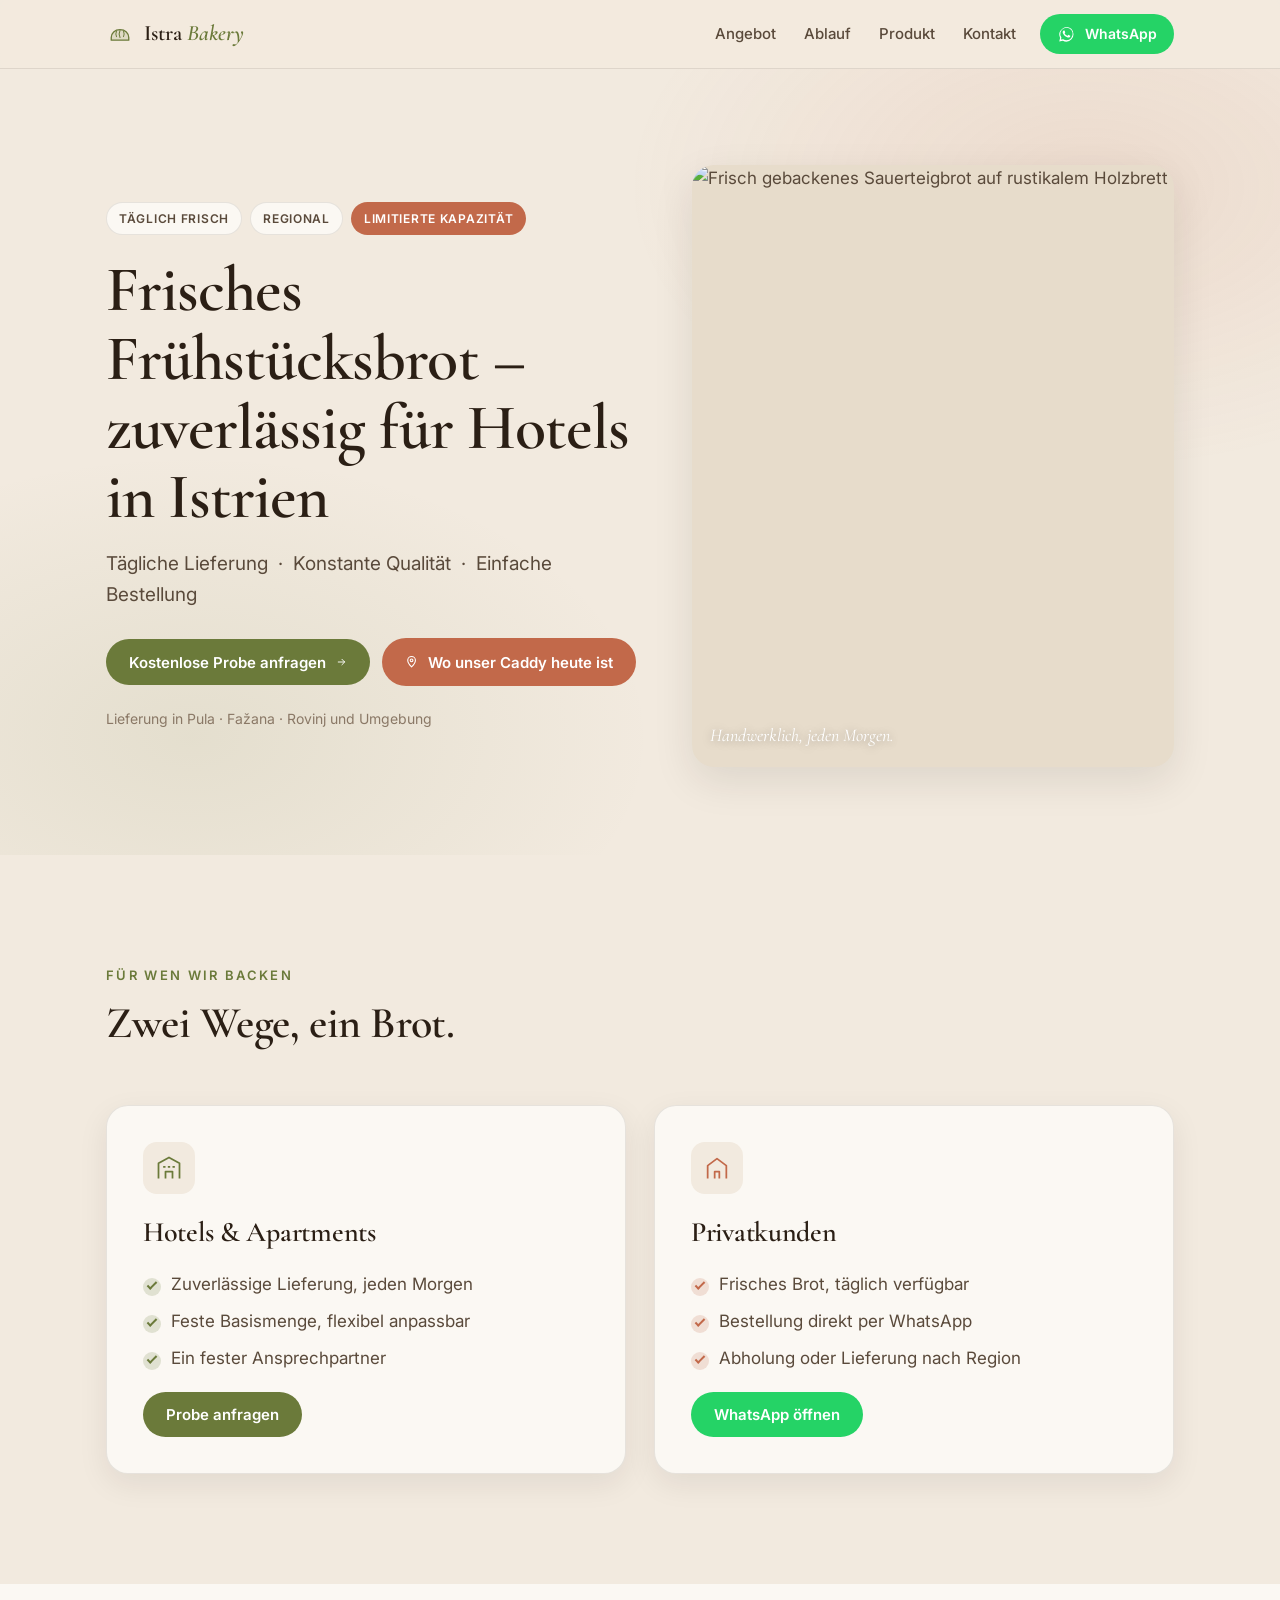
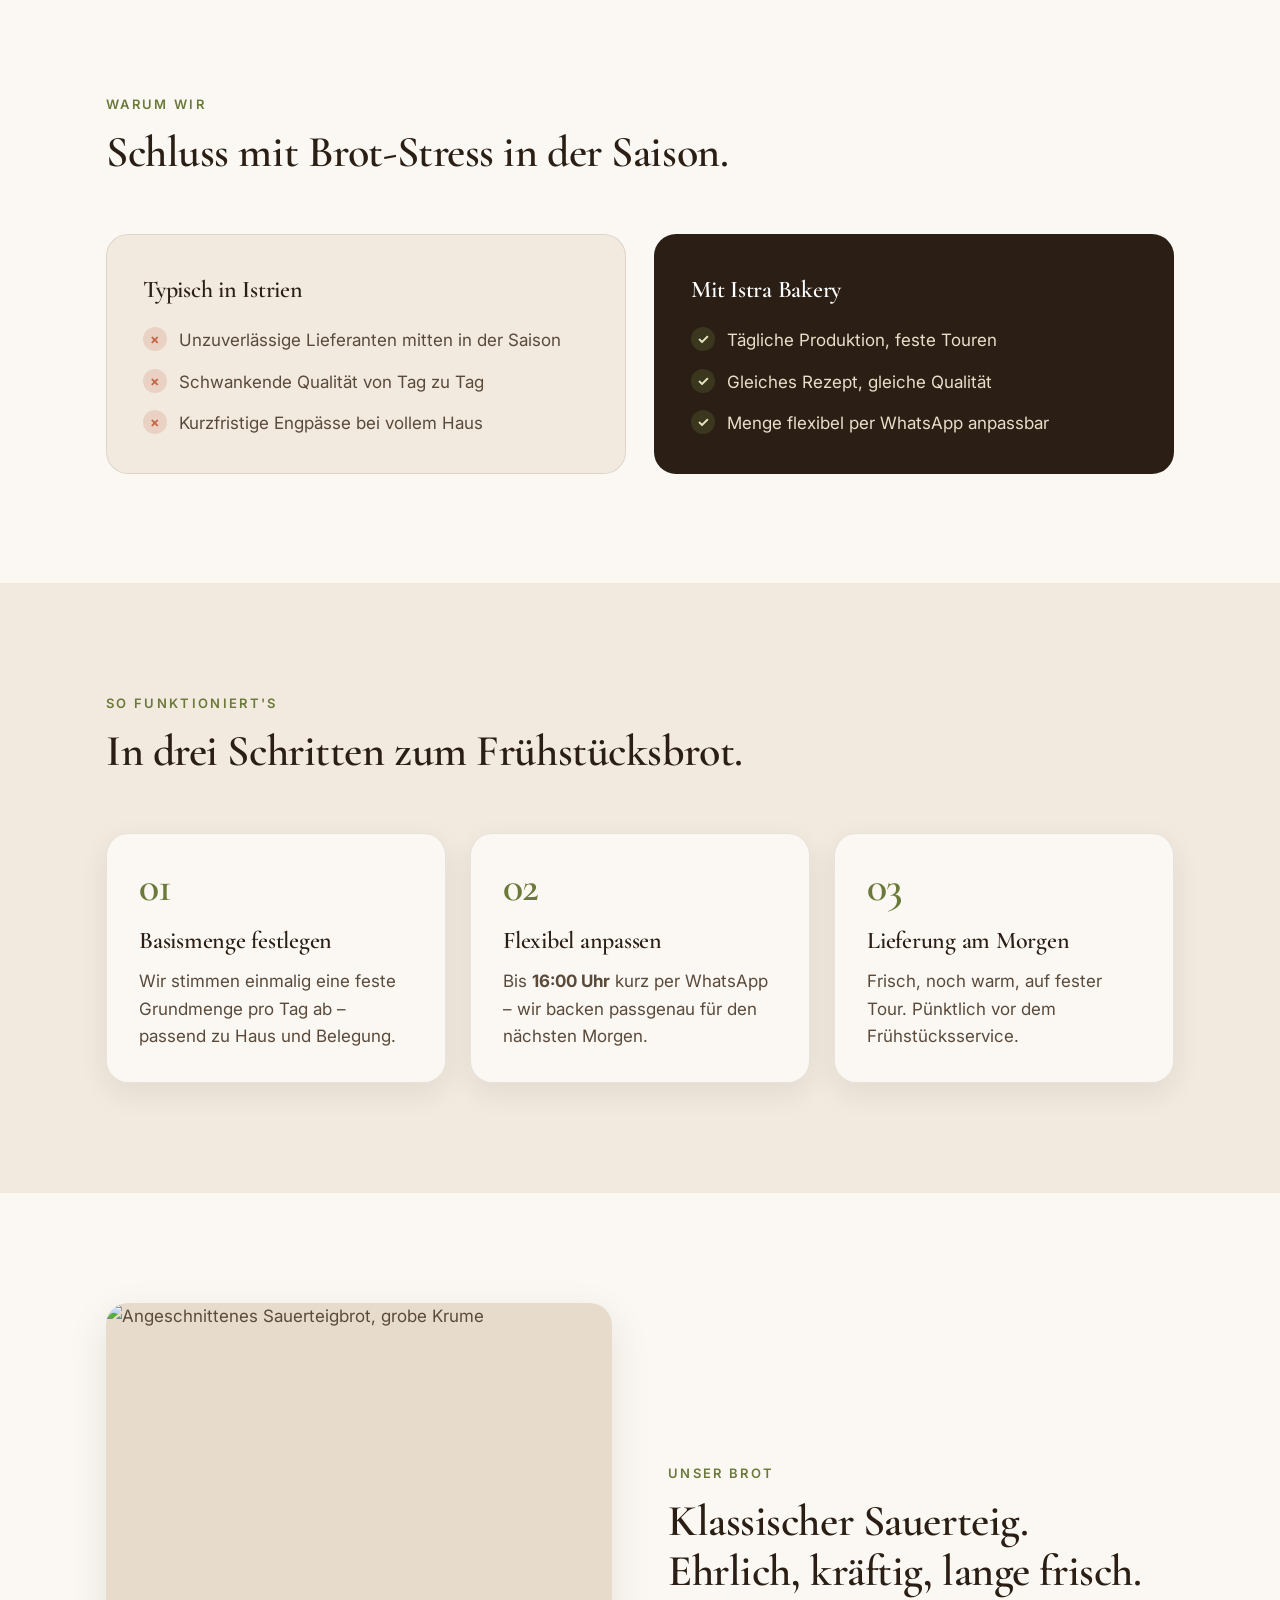
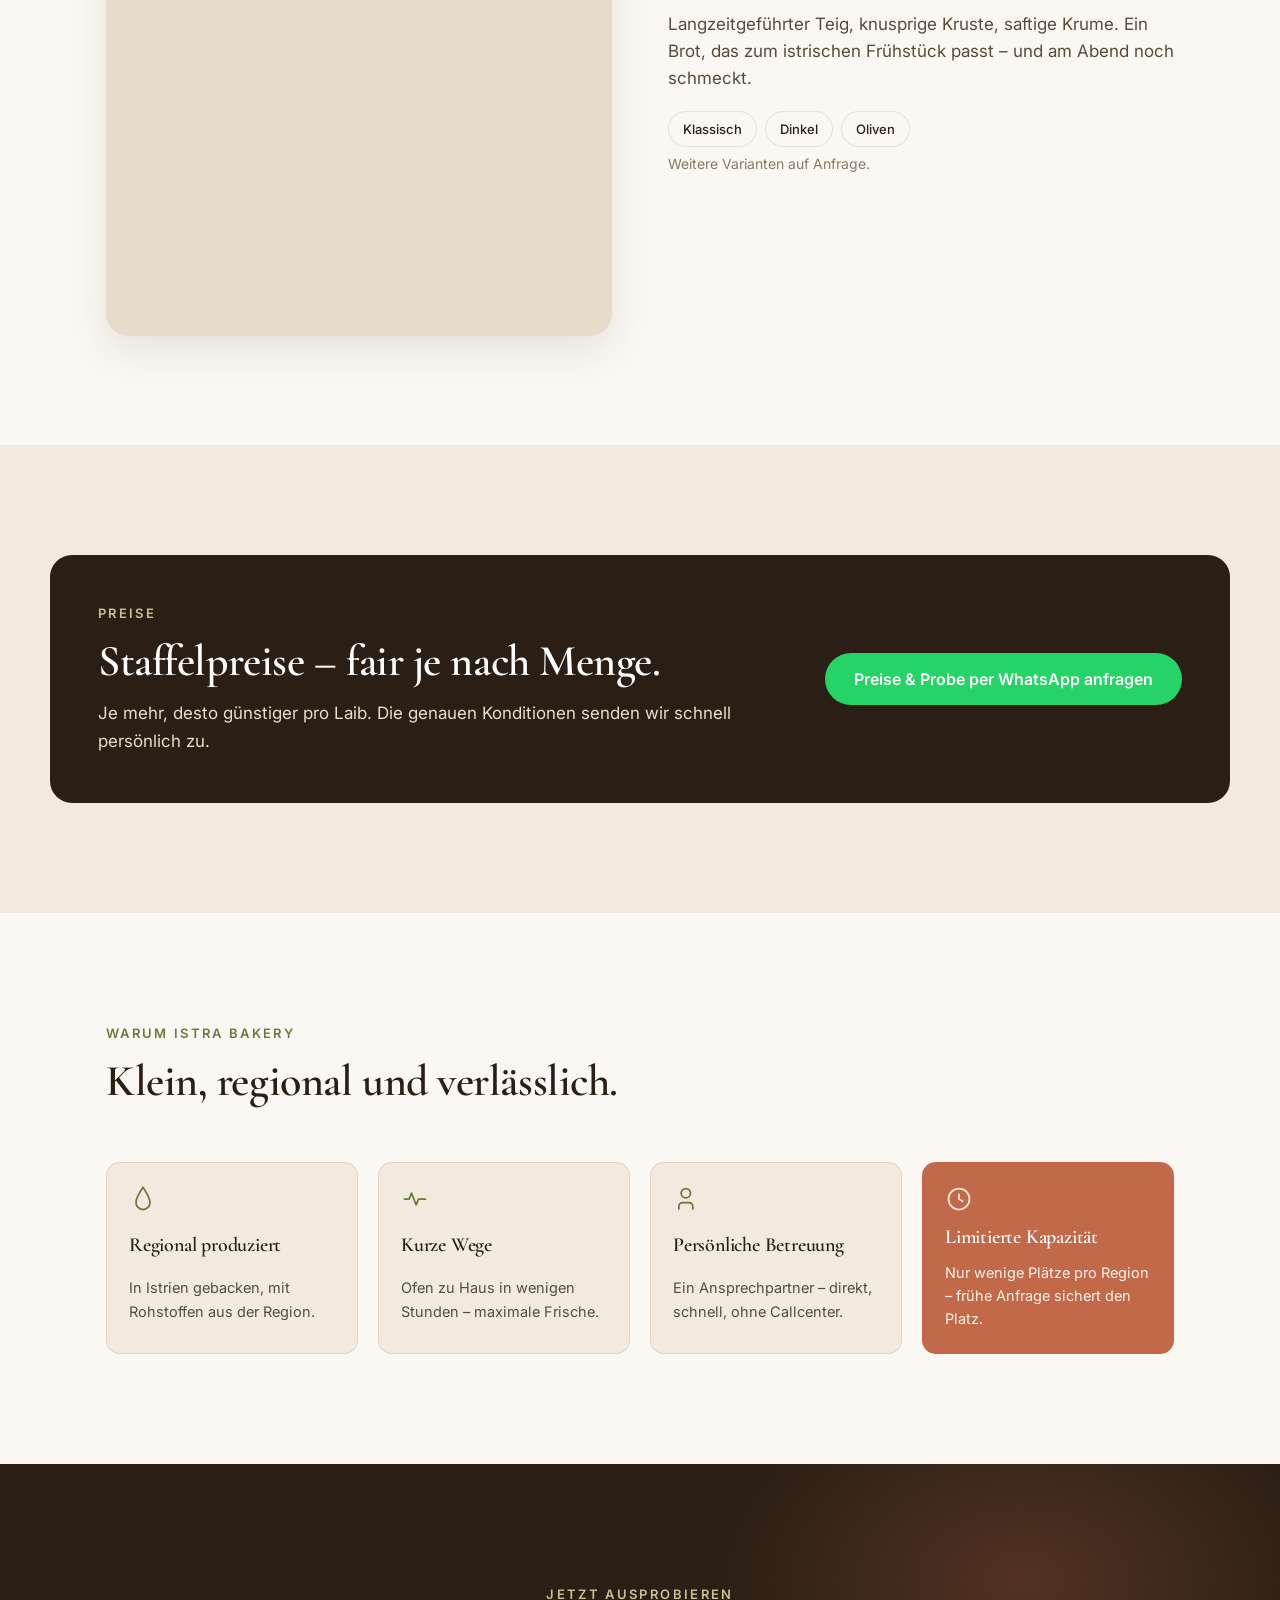
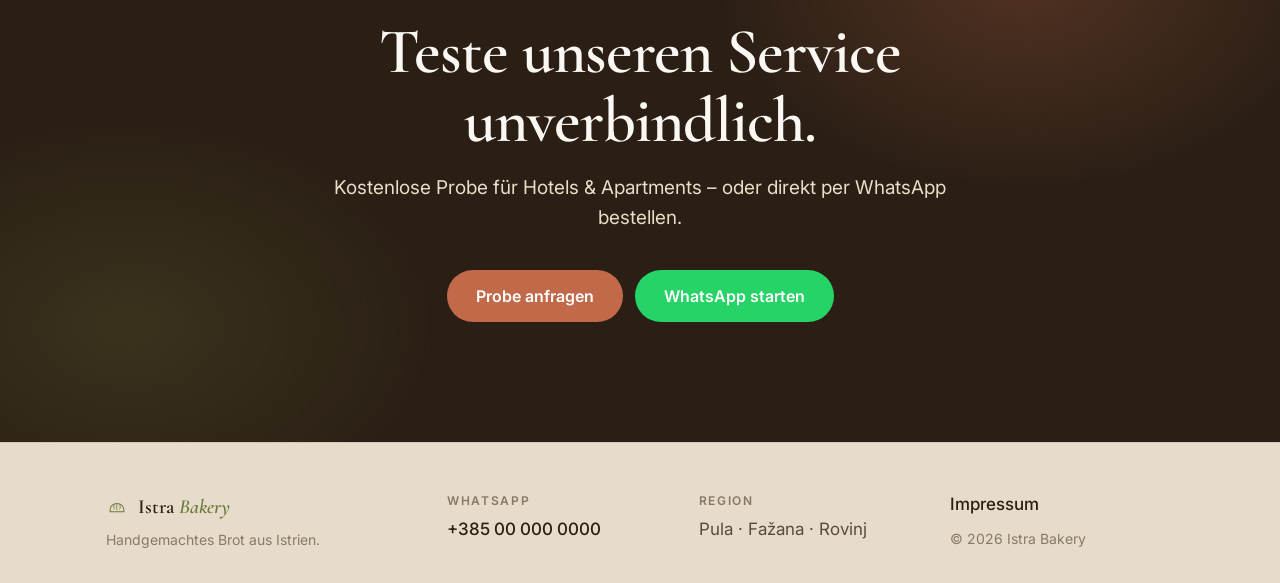
==== index.html @ 912d6914 "Remove caddy route section and link hero CTA to heute.html The "Heute unterwegs" section on the main" ====
<!doctype html>
<html lang="de">
<head>
  <meta charset="utf-8" />
  <meta name="viewport" content="width=device-width, initial-scale=1, viewport-fit=cover" />
  <meta name="theme-color" content="#F2EADF" />
  <title>Istra Bakery – Frisches Frühstücksbrot für Hotels in Istrien</title>
  <meta name="description" content="Tägliche Lieferung von handgemachtem Sauerteigbrot für Hotels, Apartments und Privatkunden in Istrien. Feste Touren, flexible Mengen, einfache Bestellung per WhatsApp." />

  <meta property="og:title" content="Istra Bakery – Frisches Frühstücksbrot für Hotels in Istrien" />
  <meta property="og:description" content="Tägliche Lieferung. Konstante Qualität. Einfache Bestellung." />
  <meta property="og:type" content="website" />
  <meta property="og:locale" content="de_DE" />

  <link rel="icon" href="assets/favicon.svg" type="image/svg+xml" />

  <link rel="preconnect" href="https://fonts.googleapis.com" />
  <link rel="preconnect" href="https://fonts.gstatic.com" crossorigin />
  <link rel="stylesheet" href="https://fonts.googleapis.com/css2?family=Cormorant+Garamond:wght@500;600;700&family=Inter:wght@400;500;600;700&display=swap" />

  <link rel="stylesheet" href="styles.css" />
</head>
<body>

  <a href="#hero" class="skip-link">Zum Inhalt springen</a>

  <header class="site-header" id="top">
    <div class="container header__inner">
      <a href="#top" class="brand" aria-label="Istra Bakery Startseite">
        <svg class="brand__mark" width="28" height="28" viewBox="0 0 32 32" aria-hidden="true" focusable="false">
          <path d="M6 20c0-5 4-9 10-9s10 4 10 9v3H6v-3z" fill="currentColor" opacity=".15"/>
          <path d="M6 20c0-5 4-9 10-9s10 4 10 9v3H6v-3z" fill="none" stroke="currentColor" stroke-width="1.5" stroke-linejoin="round"/>
          <path d="M12 13c-1 2-1 4 0 6M16 12c-1 2-1 6 0 8M20 13c1 2 1 4 0 6" stroke="currentColor" stroke-width="1.2" stroke-linecap="round" fill="none"/>
        </svg>
        <span class="brand__name">Istra <em>Bakery</em></span>
      </a>

      <nav class="nav" aria-label="Hauptnavigation">
        <a href="#zielgruppen">Angebot</a>
        <a href="#ablauf">Ablauf</a>
        <a href="#produkt">Produkt</a>
        <a href="#kontakt">Kontakt</a>
      </nav>

      <a class="btn btn--whatsapp btn--compact header__cta" data-wa="b2b" href="#" aria-label="Auf WhatsApp schreiben">
        <svg width="18" height="18" viewBox="0 0 24 24" aria-hidden="true" focusable="false"><path fill="currentColor" d="M19.05 4.91A10 10 0 0 0 4.1 17.3L3 22l4.79-1.05a10 10 0 0 0 4.82 1.23h.01A10 10 0 0 0 22 12.18a9.94 9.94 0 0 0-2.95-7.27zM12.62 20.2h-.01a8.25 8.25 0 0 1-4.2-1.15l-.3-.18-2.84.62.62-2.77-.2-.31a8.26 8.26 0 1 1 6.93 3.8zm4.53-6.19c-.25-.12-1.47-.73-1.7-.81-.23-.08-.39-.12-.56.12-.17.25-.63.81-.78.97-.14.17-.29.19-.54.06a6.77 6.77 0 0 1-2-1.23 7.45 7.45 0 0 1-1.38-1.72c-.14-.25 0-.38.11-.5.11-.11.25-.29.37-.43.12-.14.17-.25.25-.41.08-.17.04-.31-.02-.43-.06-.12-.56-1.36-.77-1.87-.2-.49-.4-.42-.56-.43l-.48-.01a.92.92 0 0 0-.67.31 2.82 2.82 0 0 0-.88 2.09 4.9 4.9 0 0 0 1.02 2.6 11.2 11.2 0 0 0 4.27 3.77c.6.26 1.06.41 1.42.53.6.19 1.14.17 1.57.1.48-.07 1.47-.6 1.68-1.18.21-.58.21-1.08.15-1.18-.06-.11-.23-.17-.48-.29z"/></svg>
        <span>WhatsApp</span>
      </a>
    </div>
  </header>

  <main>

    <!-- HERO -->
    <section id="hero" class="hero">
      <div class="container hero__grid">
        <div class="hero__copy">
          <div class="badges" aria-label="Merkmale">
            <span class="badge">Täglich frisch</span>
            <span class="badge">Regional</span>
            <span class="badge badge--accent">Limitierte Kapazität</span>
          </div>
          <h1 class="display">Frisches Frühstücksbrot&nbsp;– zuverlässig für Hotels in Istrien</h1>
          <p class="lead">Tägliche Lieferung &nbsp;·&nbsp; Konstante Qualität &nbsp;·&nbsp; Einfache Bestellung</p>

          <div class="cta-row">
            <a class="btn btn--primary" href="#kontakt">
              Kostenlose Probe anfragen
              <svg width="16" height="16" viewBox="0 0 24 24" aria-hidden="true" focusable="false"><path fill="none" stroke="currentColor" stroke-width="2" stroke-linecap="round" stroke-linejoin="round" d="M5 12h14M13 6l6 6-6 6"/></svg>
            </a>
            <a class="btn btn--terracotta" href="heute.html">
              <svg width="18" height="18" viewBox="0 0 24 24" aria-hidden="true" focusable="false"><path fill="none" stroke="currentColor" stroke-width="2" stroke-linecap="round" stroke-linejoin="round" d="M12 21s-7-6.5-7-12a7 7 0 1 1 14 0c0 5.5-7 12-7 12z"/><circle cx="12" cy="9" r="2.5" fill="none" stroke="currentColor" stroke-width="2"/></svg>
              Wo unser Caddy heute ist
            </a>
          </div>

          <p class="hero__meta">Lieferung in Pula · Fažana · Rovinj und Umgebung</p>
        </div>

        <figure class="hero__media">
          <img
            src="https://images.unsplash.com/photo-1509440159596-0249088772ff?auto=format&fit=crop&w=1200&q=80"
            alt="Frisch gebackenes Sauerteigbrot auf rustikalem Holzbrett"
            width="1200" height="1400" loading="eager" decoding="async" fetchpriority="high" />
          <figcaption class="hero__caption">Handwerklich, jeden Morgen.</figcaption>
        </figure>
      </div>
    </section>

    <!-- ZIELGRUPPEN -->
    <section id="zielgruppen" class="section">
      <div class="container">
        <header class="section__head">
          <p class="eyebrow">Für wen wir backen</p>
          <h2 class="heading">Zwei Wege, ein Brot.</h2>
        </header>

        <div class="split-cards">
          <article class="card card--b2b reveal">
            <div class="card__icon" aria-hidden="true">
              <svg width="28" height="28" viewBox="0 0 24 24"><path fill="none" stroke="currentColor" stroke-width="1.5" stroke-linejoin="round" d="M3 21V8l9-5 9 5v13M9 21v-6h6v6M7 11h2M11 11h2M15 11h2"/></svg>
            </div>
            <h3>Hotels &amp; Apartments</h3>
            <ul class="ticks">
              <li>Zuverlässige Lieferung, jeden Morgen</li>
              <li>Feste Basismenge, flexibel anpassbar</li>
              <li>Ein fester Ansprechpartner</li>
            </ul>
            <a class="btn btn--primary" href="#kontakt">Probe anfragen</a>
          </article>

          <article class="card card--b2c reveal">
            <div class="card__icon" aria-hidden="true">
              <svg width="28" height="28" viewBox="0 0 24 24"><path fill="none" stroke="currentColor" stroke-width="1.5" stroke-linejoin="round" d="M4 21V10l8-6 8 6v11M10 21v-6h4v6"/></svg>
            </div>
            <h3>Privatkunden</h3>
            <ul class="ticks">
              <li>Frisches Brot, täglich verfügbar</li>
              <li>Bestellung direkt per WhatsApp</li>
              <li>Abholung oder Lieferung nach Region</li>
            </ul>
            <a class="btn btn--whatsapp" data-wa="b2c" href="#">WhatsApp öffnen</a>
          </article>
        </div>
      </div>
    </section>

    <!-- PROBLEM / LÖSUNG -->
    <section id="problem" class="section section--alt">
      <div class="container">
        <header class="section__head">
          <p class="eyebrow">Warum wir</p>
          <h2 class="heading">Schluss mit Brot-Stress in der Saison.</h2>
        </header>

        <div class="ps-grid">
          <div class="ps-col ps-col--problem reveal">
            <h3 class="ps-col__title">Typisch in Istrien</h3>
            <ul class="ps-list">
              <li><span class="ps-mark ps-mark--x" aria-hidden="true">×</span> Unzuverlässige Lieferanten mitten in der Saison</li>
              <li><span class="ps-mark ps-mark--x" aria-hidden="true">×</span> Schwankende Qualität von Tag zu Tag</li>
              <li><span class="ps-mark ps-mark--x" aria-hidden="true">×</span> Kurzfristige Engpässe bei vollem Haus</li>
            </ul>
          </div>

          <div class="ps-col ps-col--solution reveal">
            <h3 class="ps-col__title">Mit Istra Bakery</h3>
            <ul class="ps-list">
              <li><span class="ps-mark ps-mark--check" aria-hidden="true">✓</span> Tägliche Produktion, feste Touren</li>
              <li><span class="ps-mark ps-mark--check" aria-hidden="true">✓</span> Gleiches Rezept, gleiche Qualität</li>
              <li><span class="ps-mark ps-mark--check" aria-hidden="true">✓</span> Menge flexibel per WhatsApp anpassbar</li>
            </ul>
          </div>
        </div>
      </div>
    </section>

    <!-- ABLAUF -->
    <section id="ablauf" class="section">
      <div class="container">
        <header class="section__head">
          <p class="eyebrow">So funktioniert's</p>
          <h2 class="heading">In drei Schritten zum Frühstücksbrot.</h2>
        </header>

        <ol class="steps">
          <li class="step reveal">
            <div class="step__num">01</div>
            <h3>Basismenge festlegen</h3>
            <p>Wir stimmen einmalig eine feste Grundmenge pro Tag ab – passend zu Haus und Belegung.</p>
          </li>
          <li class="step reveal">
            <div class="step__num">02</div>
            <h3>Flexibel anpassen</h3>
            <p>Bis <strong>16:00 Uhr</strong> kurz per WhatsApp – wir backen passgenau für den nächsten Morgen.</p>
          </li>
          <li class="step reveal">
            <div class="step__num">03</div>
            <h3>Lieferung am Morgen</h3>
            <p>Frisch, noch warm, auf fester Tour. Pünktlich vor dem Frühstücksservice.</p>
          </li>
        </ol>
      </div>
    </section>

    <!-- PRODUKT -->
    <section id="produkt" class="section section--alt">
      <div class="container">
        <div class="split">
          <figure class="split__media reveal">
            <img
              src="https://images.unsplash.com/photo-1586444248902-2f64eddc13df?auto=format&fit=crop&w=1000&q=80"
              alt="Angeschnittenes Sauerteigbrot, grobe Krume"
              width="1000" height="1200" loading="lazy" decoding="async" />
          </figure>

          <div class="split__copy reveal">
            <p class="eyebrow">Unser Brot</p>
            <h2 class="heading">Klassischer Sauerteig.<br/>Ehrlich, kräftig, lange frisch.</h2>
            <p class="body">Langzeitgeführter Teig, knusprige Kruste, saftige Krume. Ein Brot, das zum istrischen Frühstück passt – und am Abend noch schmeckt.</p>
            <ul class="pills" aria-label="Varianten">
              <li>Klassisch</li>
              <li>Dinkel</li>
              <li>Oliven</li>
            </ul>
            <p class="muted small">Weitere Varianten auf Anfrage.</p>
          </div>
        </div>
      </div>
    </section>

    <!-- PREISE (Teaser) -->
    <section id="preise" class="section">
      <div class="container pricing-teaser reveal">
        <div class="pricing-teaser__text">
          <p class="eyebrow">Preise</p>
          <h2 class="heading">Staffelpreise – fair je nach Menge.</h2>
          <p class="body">Je mehr, desto günstiger pro Laib. Die genauen Konditionen senden wir schnell persönlich zu.</p>
        </div>
        <a class="btn btn--whatsapp btn--lg" data-wa="b2b" href="#">Preise &amp; Probe per WhatsApp anfragen</a>
      </div>
    </section>

    <!-- VERTRAUEN -->
    <section id="vertrauen" class="section section--alt">
      <div class="container">
        <header class="section__head">
          <p class="eyebrow">Warum Istra Bakery</p>
          <h2 class="heading">Klein, regional und verlässlich.</h2>
        </header>

        <ul class="trust-grid">
          <li class="trust reveal">
            <svg viewBox="0 0 24 24" width="28" height="28" aria-hidden="true"><path fill="none" stroke="currentColor" stroke-width="1.5" stroke-linecap="round" stroke-linejoin="round" d="M12 2C8 8 6 12 6 15a6 6 0 0 0 12 0c0-3-2-7-6-13z"/></svg>
            <h3>Regional produziert</h3>
            <p>In Istrien gebacken, mit Rohstoffen aus der Region.</p>
          </li>
          <li class="trust reveal">
            <svg viewBox="0 0 24 24" width="28" height="28" aria-hidden="true"><path fill="none" stroke="currentColor" stroke-width="1.5" stroke-linecap="round" stroke-linejoin="round" d="M3 12h4l2-5 4 10 2-5h6"/></svg>
            <h3>Kurze Wege</h3>
            <p>Ofen zu Haus in wenigen Stunden – maximale Frische.</p>
          </li>
          <li class="trust reveal">
            <svg viewBox="0 0 24 24" width="28" height="28" aria-hidden="true"><path fill="none" stroke="currentColor" stroke-width="1.5" stroke-linecap="round" stroke-linejoin="round" d="M17 20.5v-2a3.5 3.5 0 0 0-3.5-3.5h-5A3.5 3.5 0 0 0 5 18.5v2M11 11a4 4 0 1 0 0-8 4 4 0 0 0 0 8z"/></svg>
            <h3>Persönliche Betreuung</h3>
            <p>Ein Ansprechpartner – direkt, schnell, ohne Callcenter.</p>
          </li>
          <li class="trust reveal trust--highlight">
            <svg viewBox="0 0 24 24" width="28" height="28" aria-hidden="true"><path fill="none" stroke="currentColor" stroke-width="1.5" stroke-linecap="round" stroke-linejoin="round" d="M12 8v4l3 2M12 3a9 9 0 1 1 0 18 9 9 0 0 1 0-18z"/></svg>
            <h3>Limitierte Kapazität</h3>
            <p>Nur wenige Plätze pro Region – frühe Anfrage sichert den Platz.</p>
          </li>
        </ul>
      </div>
    </section>

    <!-- KONTAKT / CTA -->
    <section id="kontakt" class="cta-final">
      <div class="container cta-final__inner">
        <p class="eyebrow eyebrow--light">Jetzt ausprobieren</p>
        <h2 class="display display--light">Teste unseren Service unverbindlich.</h2>
        <p class="lead lead--light">Kostenlose Probe für Hotels &amp; Apartments – oder direkt per WhatsApp bestellen.</p>
        <div class="cta-row cta-row--center">
          <a class="btn btn--terracotta btn--lg" data-wa="b2b" href="#">Probe anfragen</a>
          <a class="btn btn--whatsapp btn--lg" data-wa="b2c" href="#">WhatsApp starten</a>
        </div>
      </div>
    </section>

  </main>

  <footer class="site-footer">
    <div class="container footer__inner">
      <div class="footer__col">
        <span class="brand brand--footer">
          <svg class="brand__mark" width="22" height="22" viewBox="0 0 32 32" aria-hidden="true" focusable="false">
            <path d="M6 20c0-5 4-9 10-9s10 4 10 9v3H6v-3z" fill="none" stroke="currentColor" stroke-width="1.5" stroke-linejoin="round"/>
            <path d="M12 13c-1 2-1 4 0 6M16 12c-1 2-1 6 0 8M20 13c1 2 1 4 0 6" stroke="currentColor" stroke-width="1.2" stroke-linecap="round" fill="none"/>
          </svg>
          <span class="brand__name">Istra <em>Bakery</em></span>
        </span>
        <p class="muted small">Handgemachtes Brot aus Istrien.</p>
      </div>
      <div class="footer__col">
        <p class="footer__label">WhatsApp</p>
        <a class="footer__link" data-wa="b2c" href="#" id="wa-footer">+385 00 000 0000</a>
      </div>
      <div class="footer__col">
        <p class="footer__label">Region</p>
        <p>Pula · Fažana · Rovinj</p>
      </div>
      <div class="footer__col footer__col--legal">
        <a href="#" class="footer__link muted">Impressum</a>
        <p class="muted small">© <span id="year">2026</span> Istra Bakery</p>
      </div>
    </div>
  </footer>

  <!-- STICKY MOBILE CTA -->
  <div class="mobile-cta" id="mobileCta" aria-hidden="true">
    <a class="btn btn--primary btn--compact" href="#kontakt">Probe anfragen</a>
    <a class="btn btn--whatsapp btn--compact" data-wa="b2c" href="#">
      <svg width="18" height="18" viewBox="0 0 24 24" aria-hidden="true" focusable="false"><path fill="currentColor" d="M19.05 4.91A10 10 0 0 0 4.1 17.3L3 22l4.79-1.05a10 10 0 0 0 4.82 1.23h.01A10 10 0 0 0 22 12.18a9.94 9.94 0 0 0-2.95-7.27zM12.62 20.2h-.01a8.25 8.25 0 0 1-4.2-1.15l-.3-.18-2.84.62.62-2.77-.2-.31a8.26 8.26 0 1 1 6.93 3.8z"/></svg>
      WhatsApp
    </a>
  </div>

  <script src="script.js" defer></script>
</body>
</html>
---- styles.css ----
/* ===========================================================
   Istra Bakery — Landing page styles
   Pure CSS, no framework. Mobile-first.
   =========================================================== */

:root {
  --color-sand:        #F2EADF;
  --color-sand-deep:   #E7DCCB;
  --color-warm-white:  #FBF8F3;
  --color-ink:         #2B1F15;
  --color-ink-soft:    #5A4A3B;
  --color-ink-mute:    #8A7866;
  --color-olive:       #6B7A3A;
  --color-olive-dk:    #4F5B2B;
  --color-terracotta:  #C2694A;
  --color-terracotta-dk:#A5553B;
  --color-whatsapp:    #25D366;
  --color-whatsapp-dk: #1FAE53;
  --color-line:        rgba(43,31,21,.10);

  --radius-lg: 22px;
  --radius-md: 14px;
  --radius-sm: 10px;

  --shadow-soft: 0 10px 30px rgba(43,31,21,.08);
  --shadow-card: 0 14px 40px rgba(43,31,21,.10);

  --font-serif: "Cormorant Garamond", "Playfair Display", Georgia, "Times New Roman", serif;
  --font-sans:  "Inter", -apple-system, BlinkMacSystemFont, "Segoe UI", Roboto, system-ui, sans-serif;

  --container: 1180px;
  --gutter: clamp(20px, 5vw, 56px);
}

/* ---------- Reset / base ---------- */
*, *::before, *::after { box-sizing: border-box; }
html { -webkit-text-size-adjust: 100%; scroll-behavior: smooth; }
@media (prefers-reduced-motion: reduce) {
  html { scroll-behavior: auto; }
  *, *::before, *::after { animation: none !important; transition: none !important; }
}

body {
  margin: 0;
  font-family: var(--font-sans);
  font-size: 17px;
  line-height: 1.6;
  color: var(--color-ink-soft);
  background: var(--color-sand);
  -webkit-font-smoothing: antialiased;
  text-rendering: optimizeLegibility;
}

img, svg { max-width: 100%; display: block; }
img { height: auto; }

a { color: inherit; text-decoration: none; }
a:focus-visible, button:focus-visible, .btn:focus-visible {
  outline: 2px solid var(--color-olive);
  outline-offset: 3px;
  border-radius: 6px;
}

h1, h2, h3 { color: var(--color-ink); margin: 0; font-weight: 600; letter-spacing: -0.01em; }
p { margin: 0; }

.skip-link {
  position: absolute; left: -9999px; top: 0;
  background: var(--color-ink); color: var(--color-sand);
  padding: 10px 16px; z-index: 100; border-radius: 0 0 8px 0;
}
.skip-link:focus { left: 0; }

/* ---------- Layout ---------- */
.container {
  width: 100%;
  max-width: var(--container);
  margin: 0 auto;
  padding: 0 var(--gutter);
}

.section {
  padding: clamp(56px, 9vw, 110px) 0;
}
.section--alt { background: var(--color-warm-white); }

.section__head {
  max-width: 720px;
  margin: 0 0 clamp(32px, 5vw, 56px);
}
.eyebrow {
  font-size: 13px;
  letter-spacing: 0.18em;
  text-transform: uppercase;
  color: var(--color-olive);
  font-weight: 600;
  margin-bottom: 12px;
}
.eyebrow--light { color: #C9C196; }

.heading {
  font-family: var(--font-serif);
  font-weight: 600;
  font-size: clamp(28px, 4.2vw, 44px);
  line-height: 1.15;
  color: var(--color-ink);
}
.display {
  font-family: var(--font-serif);
  font-weight: 600;
  font-size: clamp(36px, 6.2vw, 64px);
  line-height: 1.08;
  letter-spacing: -0.015em;
  color: var(--color-ink);
}
.display--light { color: var(--color-warm-white); }

.lead {
  font-size: clamp(16px, 1.6vw, 19px);
  color: var(--color-ink-soft);
  margin-top: 18px;
}
.lead--light { color: #E8DEC9; }

.body { font-size: 17px; margin-top: 14px; }
.small { font-size: 14px; }
.muted { color: var(--color-ink-mute); }

/* ---------- Header ---------- */
.site-header {
  position: sticky;
  top: 0;
  z-index: 40;
  background: rgba(242, 234, 223, .85);
  backdrop-filter: saturate(140%) blur(10px);
  -webkit-backdrop-filter: saturate(140%) blur(10px);
  border-bottom: 1px solid var(--color-line);
}
.header__inner {
  display: flex;
  align-items: center;
  gap: 24px;
  height: 68px;
}
.brand {
  display: inline-flex;
  align-items: center;
  gap: 10px;
  color: var(--color-ink);
  font-family: var(--font-serif);
  font-size: 22px;
  font-weight: 600;
}
.brand__mark { color: var(--color-olive); flex: none; }
.brand__name em { font-style: italic; color: var(--color-olive); }

.nav {
  display: none;
  margin-left: auto;
  gap: 28px;
}
.nav a {
  font-size: 15px;
  color: var(--color-ink-soft);
  font-weight: 500;
}
.nav a:hover { color: var(--color-ink); }
.header__cta { margin-left: auto; }

@media (min-width: 860px) {
  .nav { display: inline-flex; }
  .header__cta { margin-left: 0; }
}

/* ---------- Buttons ---------- */
.btn {
  --bg: var(--color-olive);
  --fg: #fff;
  --bg-hover: var(--color-olive-dk);
  display: inline-flex;
  align-items: center;
  justify-content: center;
  gap: 10px;
  padding: 14px 22px;
  border-radius: 999px;
  background: var(--bg);
  color: var(--fg);
  font-weight: 600;
  font-size: 15px;
  line-height: 1;
  border: 1px solid transparent;
  transition: background .18s ease, transform .18s ease, box-shadow .18s ease;
  white-space: nowrap;
  cursor: pointer;
}
.btn:hover { background: var(--bg-hover); transform: translateY(-1px); box-shadow: 0 8px 18px rgba(43,31,21,.15); }
.btn:active { transform: translateY(0); }

.btn--primary     { --bg: var(--color-olive);      --bg-hover: var(--color-olive-dk); }
.btn--whatsapp    { --bg: var(--color-whatsapp);   --bg-hover: var(--color-whatsapp-dk); }
.btn--terracotta  { --bg: var(--color-terracotta); --bg-hover: var(--color-terracotta-dk); }

.btn--lg { padding: 17px 28px; font-size: 16px; }
.btn--compact { padding: 10px 16px; font-size: 14px; }

/* ---------- Hero ---------- */
.hero {
  padding: clamp(48px, 8vw, 96px) 0 clamp(40px, 7vw, 88px);
  position: relative;
  overflow: hidden;
}
.hero::before {
  content: "";
  position: absolute; inset: 0;
  background: radial-gradient(60% 60% at 85% 15%, rgba(194,105,74,.12), transparent 60%),
              radial-gradient(60% 60% at 15% 85%, rgba(107,122,58,.10), transparent 60%);
  pointer-events: none;
}
.hero__grid {
  display: grid;
  grid-template-columns: 1fr;
  gap: clamp(32px, 5vw, 56px);
  align-items: center;
  position: relative;
}
@media (min-width: 900px) {
  .hero__grid { grid-template-columns: 1.1fr 1fr; }
}

.badges {
  display: flex; flex-wrap: wrap; gap: 8px;
  margin-bottom: 20px;
}
.badge {
  display: inline-flex; align-items: center;
  padding: 6px 12px;
  font-size: 12px; font-weight: 600;
  letter-spacing: 0.06em;
  text-transform: uppercase;
  color: var(--color-ink-soft);
  background: var(--color-warm-white);
  border: 1px solid var(--color-line);
  border-radius: 999px;
}
.badge--accent {
  color: #fff;
  background: var(--color-terracotta);
  border-color: transparent;
}

.cta-row {
  display: flex; flex-wrap: wrap; gap: 12px;
  margin-top: 28px;
}
.cta-row--center { justify-content: center; }

.hero .cta-row { flex-wrap: nowrap; align-items: center; }
.hero .cta-row .btn { padding: 13px 18px; font-size: 14.5px; }
@media (min-width: 1040px) {
  .hero .cta-row .btn { padding: 14px 22px; font-size: 15px; }
}
@media (max-width: 520px) {
  .hero .cta-row { flex-wrap: wrap; }
  .hero .cta-row .btn { width: 100%; padding: 14px 22px; font-size: 15px; }
}

.hero__meta {
  margin-top: 22px;
  color: var(--color-ink-mute);
  font-size: 14px;
}

.hero__media {
  margin: 0;
  position: relative;
  border-radius: var(--radius-lg);
  overflow: hidden;
  box-shadow: var(--shadow-card);
  aspect-ratio: 4 / 5;
  background: var(--color-sand-deep);
}
.hero__media img {
  width: 100%; height: 100%; object-fit: cover;
}
.hero__caption {
  position: absolute; left: 18px; bottom: 18px;
  font-family: var(--font-serif);
  font-size: 18px; font-style: italic;
  color: #fff;
  text-shadow: 0 1px 10px rgba(0,0,0,.35);
}

/* ---------- Cards (Zielgruppen) ---------- */
.split-cards {
  display: grid;
  grid-template-columns: 1fr;
  gap: 20px;
}
@media (min-width: 820px) {
  .split-cards { grid-template-columns: 1fr 1fr; gap: 28px; }
}
.card {
  background: var(--color-warm-white);
  border: 1px solid var(--color-line);
  border-radius: var(--radius-lg);
  padding: clamp(24px, 3vw, 36px);
  box-shadow: var(--shadow-soft);
  display: flex; flex-direction: column;
  gap: 16px;
}
.card h3 {
  font-family: var(--font-serif);
  font-size: clamp(22px, 2.4vw, 28px);
}
.card__icon {
  width: 52px; height: 52px;
  display: inline-flex; align-items: center; justify-content: center;
  border-radius: 14px;
  background: var(--color-sand);
  color: var(--color-olive);
}
.card--b2c .card__icon { color: var(--color-terracotta); }
.card .btn { align-self: flex-start; margin-top: 4px; }

.ticks {
  list-style: none; padding: 0; margin: 0;
  display: grid; gap: 10px;
}
.ticks li {
  padding-left: 28px;
  position: relative;
  color: var(--color-ink-soft);
}
.ticks li::before {
  content: "";
  position: absolute; left: 0; top: 7px;
  width: 18px; height: 18px;
  border-radius: 50%;
  background: var(--color-olive);
  opacity: .18;
}
.ticks li::after {
  content: "";
  position: absolute; left: 4px; top: 11px;
  width: 10px; height: 5px;
  border-left: 2px solid var(--color-olive);
  border-bottom: 2px solid var(--color-olive);
  transform: rotate(-45deg);
}
.card--b2c .ticks li::before { background: var(--color-terracotta); }
.card--b2c .ticks li::after  { border-color: var(--color-terracotta); }

/* ---------- Problem / Solution ---------- */
.ps-grid {
  display: grid;
  grid-template-columns: 1fr;
  gap: 20px;
}
@media (min-width: 820px) {
  .ps-grid { grid-template-columns: 1fr 1fr; gap: 28px; }
}
.ps-col {
  background: var(--color-sand);
  border-radius: var(--radius-lg);
  padding: clamp(24px, 3vw, 36px);
  border: 1px solid var(--color-line);
}
.ps-col--solution {
  background: var(--color-ink);
  color: #E8DEC9;
  border-color: transparent;
}
.ps-col--solution .ps-col__title { color: #fff; }
.ps-col__title {
  font-family: var(--font-serif);
  font-size: clamp(20px, 2.2vw, 24px);
  margin-bottom: 18px;
  color: var(--color-ink);
}
.ps-list { list-style: none; padding: 0; margin: 0; display: grid; gap: 14px; }
.ps-list li { display: flex; gap: 12px; align-items: flex-start; }
.ps-mark {
  flex: none;
  width: 24px; height: 24px;
  display: inline-flex; align-items: center; justify-content: center;
  border-radius: 50%;
  font-weight: 700; font-size: 14px;
  line-height: 1;
}
.ps-mark--x { background: rgba(194,105,74,.18); color: var(--color-terracotta); }
.ps-mark--check { background: rgba(107,122,58,.25); color: #E3E8C3; }

/* ---------- Steps ---------- */
.steps {
  list-style: none; padding: 0; margin: 0;
  display: grid;
  grid-template-columns: 1fr;
  gap: 20px;
  counter-reset: step;
}
@media (min-width: 820px) {
  .steps { grid-template-columns: repeat(3, 1fr); gap: 24px; }
}
.step {
  background: var(--color-warm-white);
  border-radius: var(--radius-lg);
  padding: clamp(24px, 3vw, 32px);
  border: 1px solid var(--color-line);
  box-shadow: var(--shadow-soft);
  position: relative;
}
.step h3 {
  font-family: var(--font-serif);
  font-size: clamp(20px, 2.2vw, 24px);
  margin-bottom: 8px;
}
.step p { color: var(--color-ink-soft); }
.step__num {
  font-family: var(--font-serif);
  font-size: 42px;
  color: var(--color-olive);
  line-height: 1;
  margin-bottom: 14px;
  font-weight: 600;
  letter-spacing: -0.02em;
}

/* ---------- Split (Produkt) ---------- */
.split {
  display: grid;
  grid-template-columns: 1fr;
  gap: clamp(28px, 5vw, 56px);
  align-items: center;
}
@media (min-width: 900px) {
  .split { grid-template-columns: 1fr 1fr; }
}
.split__media {
  margin: 0;
  border-radius: var(--radius-lg);
  overflow: hidden;
  aspect-ratio: 4 / 5;
  box-shadow: var(--shadow-card);
  background: var(--color-sand-deep);
}
.split__media img { width: 100%; height: 100%; object-fit: cover; }

.pills {
  list-style: none; padding: 0; margin: 18px 0 6px;
  display: flex; flex-wrap: wrap; gap: 8px;
}
.pills li {
  font-size: 13px; font-weight: 500;
  padding: 7px 14px;
  border: 1px solid var(--color-line);
  border-radius: 999px;
  background: var(--color-warm-white);
  color: var(--color-ink);
}

/* ---------- Pricing teaser ---------- */
.pricing-teaser {
  background: var(--color-ink);
  color: #E8DEC9;
  border-radius: var(--radius-lg);
  padding: clamp(28px, 4vw, 48px);
  display: grid;
  gap: 24px;
  align-items: center;
}
@media (min-width: 820px) {
  .pricing-teaser { grid-template-columns: 1.4fr auto; }
}
.pricing-teaser .heading { color: #fff; }
.pricing-teaser .eyebrow { color: #C9C196; }
.pricing-teaser .body { color: #E8DEC9; }

/* ---------- Trust grid ---------- */
.trust-grid {
  list-style: none; padding: 0; margin: 0;
  display: grid;
  grid-template-columns: 1fr;
  gap: 16px;
}
@media (min-width: 680px) {
  .trust-grid { grid-template-columns: repeat(2, 1fr); }
}
@media (min-width: 980px) {
  .trust-grid { grid-template-columns: repeat(4, 1fr); gap: 20px; }
}
.trust {
  background: var(--color-sand);
  border: 1px solid var(--color-line);
  border-radius: var(--radius-md);
  padding: 22px;
  display: grid; gap: 8px;
  color: var(--color-ink-soft);
}
.trust svg { color: var(--color-olive); }
.trust h3 {
  font-family: var(--font-serif);
  font-size: 20px;
}
.trust p { font-size: 14.5px; }
.trust--highlight {
  background: var(--color-terracotta);
  color: #FFF3EA;
  border-color: transparent;
}
.trust--highlight h3 { color: #fff; }
.trust--highlight svg { color: #FFEADA; }

/* ---------- Final CTA ---------- */
.cta-final {
  background: var(--color-ink);
  padding: clamp(64px, 10vw, 120px) 0;
  position: relative;
  overflow: hidden;
}
.cta-final::before {
  content: "";
  position: absolute; inset: 0;
  background: radial-gradient(40% 60% at 80% 20%, rgba(194,105,74,.25), transparent 60%),
              radial-gradient(40% 60% at 10% 80%, rgba(107,122,58,.22), transparent 60%);
}
.cta-final__inner {
  position: relative;
  text-align: center;
  max-width: 780px;
}
.cta-final .cta-row { margin-top: 36px; }

/* ---------- Footer ---------- */
.site-footer {
  background: var(--color-sand-deep);
  padding: 48px 0 calc(32px + env(safe-area-inset-bottom, 0px));
  border-top: 1px solid var(--color-line);
}
.footer__inner {
  display: grid;
  grid-template-columns: 1fr;
  gap: 28px;
}
@media (min-width: 720px) {
  .footer__inner { grid-template-columns: 1.4fr 1fr 1fr 1fr; }
}
.footer__col { display: grid; gap: 6px; align-content: start; }
.footer__col--legal { gap: 10px; }
.footer__label {
  font-size: 12px; letter-spacing: 0.14em;
  text-transform: uppercase;
  color: var(--color-ink-mute);
  font-weight: 600;
}
.footer__link { color: var(--color-ink); font-weight: 500; }
.footer__link:hover { color: var(--color-olive); }
.brand--footer { font-size: 20px; }

/* ---------- Sticky mobile CTA ---------- */
.mobile-cta {
  position: fixed;
  left: 0; right: 0; bottom: 0;
  display: grid;
  grid-template-columns: 1fr 1fr;
  gap: 8px;
  padding: 10px 12px calc(10px + env(safe-area-inset-bottom, 0px));
  background: rgba(251, 248, 243, .92);
  backdrop-filter: blur(12px) saturate(140%);
  -webkit-backdrop-filter: blur(12px) saturate(140%);
  border-top: 1px solid var(--color-line);
  transform: translateY(120%);
  transition: transform .28s ease;
  z-index: 50;
}
.mobile-cta .btn { width: 100%; padding: 13px 12px; font-size: 14px; }
.mobile-cta.is-visible { transform: translateY(0); }

@media (min-width: 768px) {
  .mobile-cta { display: none; }
}
@media (max-width: 767px) {
  /* give body room so sticky bar doesn't overlap footer content */
  body { padding-bottom: 84px; }
}

/* ---------- Reveal animation ---------- */
.reveal {
  opacity: 0;
  transform: translateY(14px);
  transition: opacity .6s ease, transform .6s ease;
  will-change: opacity, transform;
}
.reveal.is-visible { opacity: 1; transform: none; }
@media (prefers-reduced-motion: reduce) {
  .reveal { opacity: 1; transform: none; }
}

/* ===========================================================
   heute.html — Routes landing page
   =========================================================== */

/* ---------- Routes Hero (compact, no media) ---------- */
.routes-hero {
  padding: clamp(44px, 7vw, 84px) 0 clamp(28px, 4vw, 56px);
  position: relative;
  overflow: hidden;
}
.routes-hero::before {
  content: "";
  position: absolute; inset: 0;
  background: radial-gradient(55% 60% at 85% 10%, rgba(194,105,74,.12), transparent 60%),
              radial-gradient(50% 60% at 10% 90%, rgba(107,122,58,.10), transparent 60%);
  pointer-events: none;
}
.routes-hero__grid {
  position: relative;
  display: grid;
  grid-template-columns: 1fr;
  gap: clamp(24px, 4vw, 40px);
}
.routes-hero__copy { max-width: 760px; }
.routes-hero__ticks { margin-top: 22px; }
.routes-hero .cta-row { margin-top: 26px; }

@media (max-width: 520px) {
  .routes-hero .cta-row .btn { width: 100%; }
}

/* ---------- Map Section layout ---------- */
.map-section__grid {
  display: grid;
  grid-template-columns: 1fr;
  gap: clamp(28px, 4vw, 48px);
  align-items: start;
}
@media (min-width: 900px) {
  .map-section__grid { grid-template-columns: 1fr 1.25fr; }
}
.map-section__head { margin-bottom: 20px; }
.map-section__head .heading { margin-top: 0; }
.map-section__side { display: grid; gap: 22px; align-content: start; }

/* Legend */
.legend {
  list-style: none; padding: 0; margin: 0;
  display: grid; gap: 10px;
  background: var(--color-sand);
  border: 1px solid var(--color-line);
  border-radius: var(--radius-md);
  padding: 16px 18px;
}
.legend li {
  display: inline-flex;
  align-items: center;
  gap: 12px;
  font-size: 14.5px;
  color: var(--color-ink-soft);
}
.legend__dot {
  width: 14px; height: 14px;
  border-radius: 50%;
  border: 2px solid var(--color-warm-white);
  box-shadow: 0 2px 6px rgba(43,31,21,.18);
  flex: none;
}
.legend__dot--active  { background: var(--color-olive); }
.legend__dot--request { background: var(--color-terracotta); }

/* Regions / pills block */
.map-regions__title {
  font-size: 12px;
  letter-spacing: 0.14em;
  text-transform: uppercase;
  color: var(--color-ink-mute);
  font-weight: 600;
  margin-bottom: 10px;
}
.map-regions .pills { margin: 0; }

/* Filter tabs */
.map-filters {
  display: inline-flex;
  flex-wrap: wrap;
  gap: 6px;
  padding: 6px;
  background: var(--color-warm-white);
  border: 1px solid var(--color-line);
  border-radius: 999px;
  margin-bottom: 16px;
  box-shadow: var(--shadow-soft);
}
.map-filter {
  border: 0;
  background: transparent;
  color: var(--color-ink-soft);
  font-family: inherit;
  font-size: 14px;
  font-weight: 600;
  padding: 9px 16px;
  border-radius: 999px;
  cursor: pointer;
  transition: background .18s ease, color .18s ease;
}
.map-filter:hover { color: var(--color-ink); }
.map-filter.is-active {
  background: var(--color-ink);
  color: var(--color-warm-white);
}
.map-filter:focus-visible {
  outline: 2px solid var(--color-olive);
  outline-offset: 2px;
}

/* Map card */
.map-card {
  background: var(--color-warm-white);
  border: 1px solid var(--color-line);
  border-radius: var(--radius-lg);
  overflow: hidden;
  box-shadow: var(--shadow-card);
}
#routeMap {
  width: 100%;
  height: 360px;
  background: var(--color-sand);
}
@media (min-width: 720px)  { #routeMap { height: 420px; } }
@media (min-width: 1040px) { #routeMap { height: 480px; } }

.map-card__note { margin-top: 10px; text-align: right; }

/* ---------- Custom Leaflet pins ---------- */
.leaflet-marker-icon.pin-wrap {
  background: transparent;
  border: 0;
}
.pin {
  position: absolute;
  left: 2px;
  top: 4px;
  width: 24px;
  height: 24px;
  border-radius: 50% 50% 50% 0;
  transform: rotate(-45deg);
  transform-origin: center;
  border: 3px solid var(--color-warm-white);
  box-shadow: 0 6px 14px rgba(43,31,21,.28);
  display: block;
}
.pin--active  { background: var(--color-olive); }
.pin--request { background: var(--color-terracotta); opacity: .92; }
.pin__dot {
  position: absolute;
  left: 50%; top: 50%;
  width: 6px; height: 6px;
  background: var(--color-warm-white);
  border-radius: 50%;
  transform: translate(-50%, -50%);
}

/* Leaflet popup override */
.leaflet-popup-content-wrapper {
  border-radius: var(--radius-md);
  box-shadow: var(--shadow-card);
  background: var(--color-warm-white);
  color: var(--color-ink-soft);
  font-family: var(--font-sans);
  padding: 4px;
}
.leaflet-popup-tip { background: var(--color-warm-white); }
.leaflet-popup-content { margin: 14px 16px; font-size: 14.5px; line-height: 1.5; }

.pop { display: grid; gap: 8px; }
.pop__name {
  font-family: var(--font-serif);
  font-size: 20px;
  color: var(--color-ink);
  font-weight: 600;
  line-height: 1.1;
}
.pop__status {
  display: inline-flex;
  align-items: center;
  padding: 3px 10px;
  border-radius: 999px;
  font-size: 12px;
  font-weight: 600;
  letter-spacing: 0.06em;
  text-transform: uppercase;
  justify-self: start;
}
.pop__status--active {
  background: rgba(107,122,58,.15);
  color: var(--color-olive-dk);
}
.pop__status--request {
  background: rgba(194,105,74,.15);
  color: var(--color-terracotta-dk);
}
.pop__window { color: var(--color-ink-soft); font-size: 14px; margin: 0; }
.pop__cta { justify-self: start; margin-top: 4px; }

/* ---------- Today stops cards ---------- */
.today-stops {
  list-style: none; padding: 0; margin: 0;
  display: grid;
  grid-template-columns: 1fr;
  gap: 16px;
}
@media (min-width: 640px) {
  .today-stops { grid-template-columns: repeat(2, 1fr); }
}
@media (min-width: 980px) {
  .today-stops { grid-template-columns: repeat(4, 1fr); gap: 20px; }
}
.today-stop {
  background: var(--color-warm-white);
  border: 1px solid var(--color-line);
  border-radius: var(--radius-lg);
  padding: 22px;
  box-shadow: var(--shadow-soft);
  display: grid;
  gap: 6px;
  align-content: start;
  position: relative;
}
.today-stop__time {
  font-family: var(--font-serif);
  font-size: 26px;
  font-weight: 600;
  color: var(--color-olive-dk);
  letter-spacing: -0.01em;
  line-height: 1;
}
.today-stop__name {
  font-family: var(--font-serif);
  font-size: 22px;
  color: var(--color-ink);
  margin-top: 4px;
}
.today-stop__meta { color: var(--color-ink-soft); font-size: 14.5px; }
.today-stop__tag {
  justify-self: start;
  margin-top: 10px;
  font-size: 12px;
  font-weight: 600;
  letter-spacing: 0.06em;
  text-transform: uppercase;
  padding: 4px 10px;
  border-radius: 999px;
}
.today-stop__tag--active {
  background: rgba(107,122,58,.15);
  color: var(--color-olive-dk);
}
.today-stop__tag--request {
  background: rgba(194,105,74,.15);
  color: var(--color-terracotta-dk);
}

/* ---------- Ask / out-of-area band ---------- */
.ask-band {
  background: var(--color-warm-white);
  border: 1px solid var(--color-line);
  border-radius: var(--radius-lg);
  padding: clamp(24px, 3.5vw, 40px);
  box-shadow: var(--shadow-soft);
  display: grid;
  gap: 22px;
  align-items: center;
}
@media (min-width: 820px) {
  .ask-band { grid-template-columns: 1.6fr auto; gap: 32px; }
}
.ask-band__text .heading { margin-top: 6px; }
.ask-band__text .body { margin-top: 10px; }

/* ---------- Leaflet tweaks ---------- */
.leaflet-container {
  font-family: var(--font-sans);
  background: var(--color-sand);
}
.leaflet-control-attribution {
  background: rgba(251,248,243,.85) !important;
  font-size: 11px;
}
.leaflet-control-zoom a {
  background: var(--color-warm-white) !important;
  color: var(--color-ink) !important;
  border-color: var(--color-line) !important;
}
.leaflet-control-zoom a:hover {
  background: var(--color-sand) !important;
}
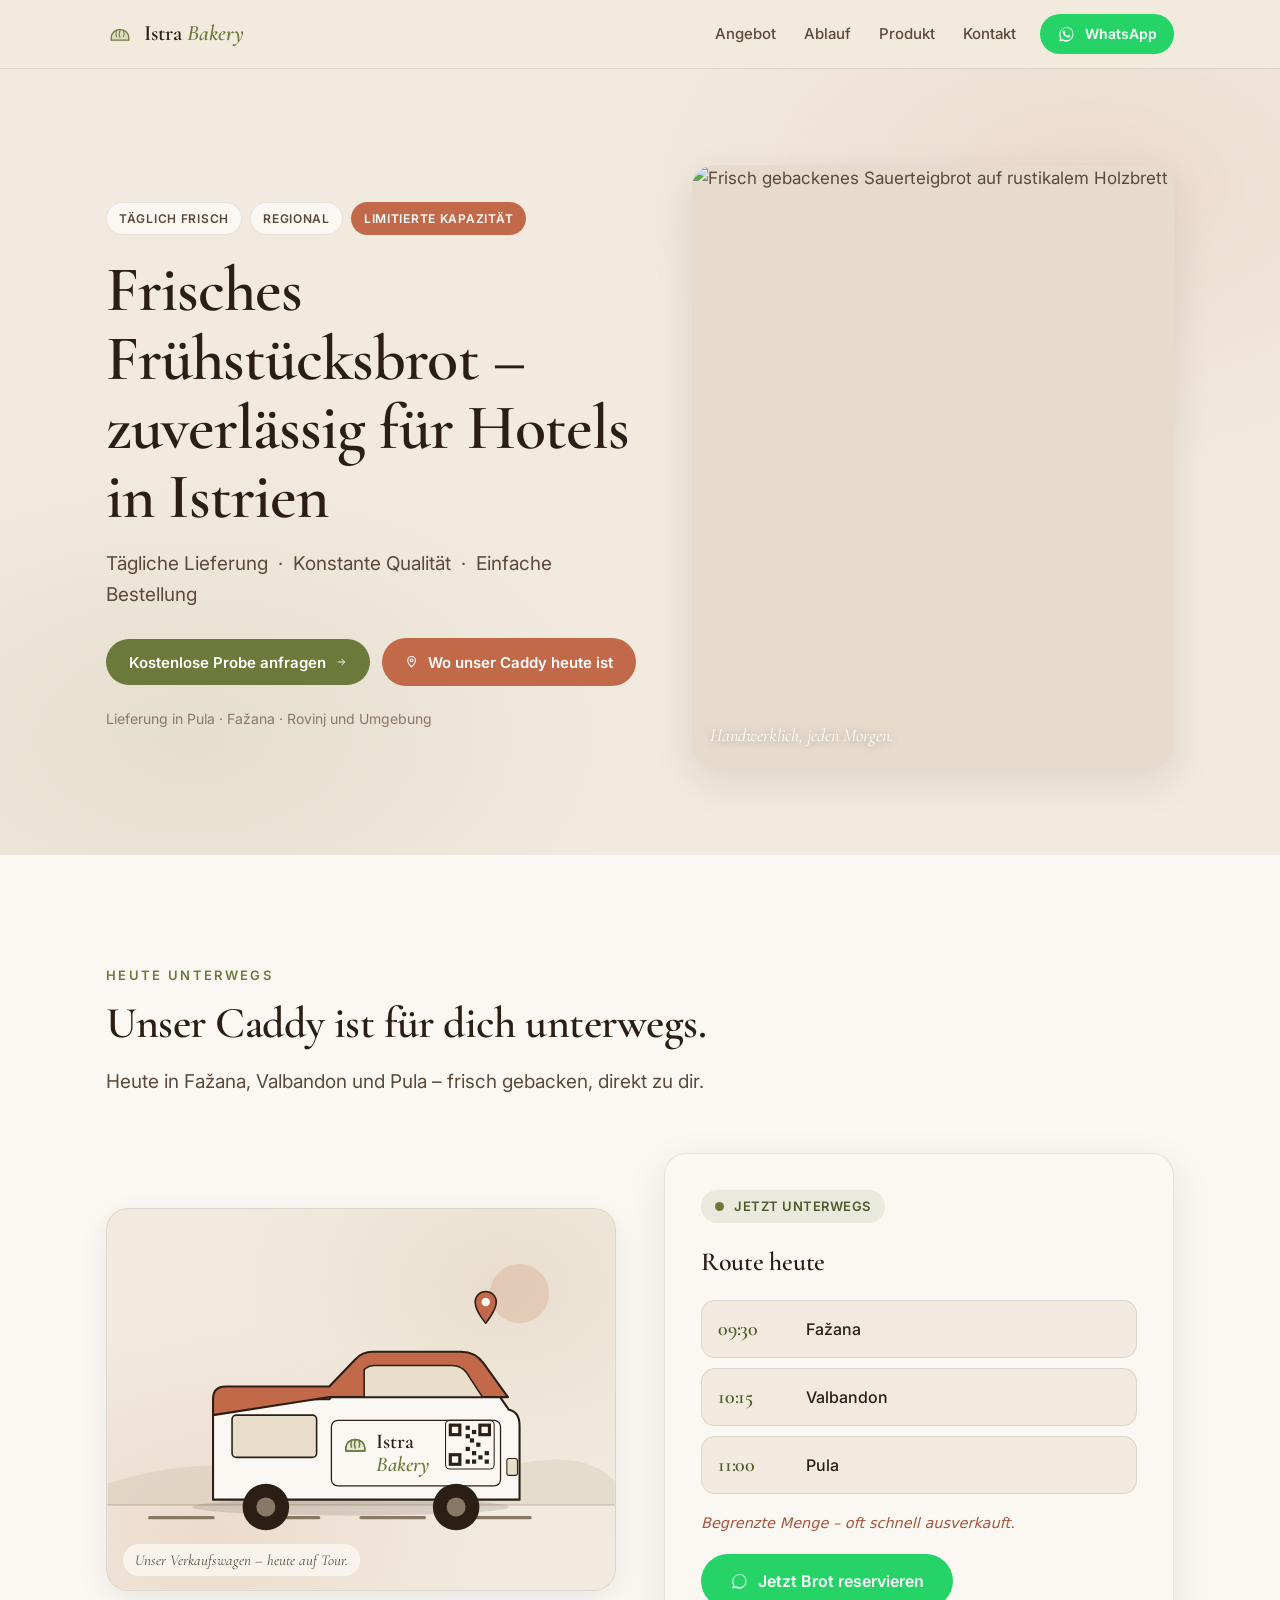
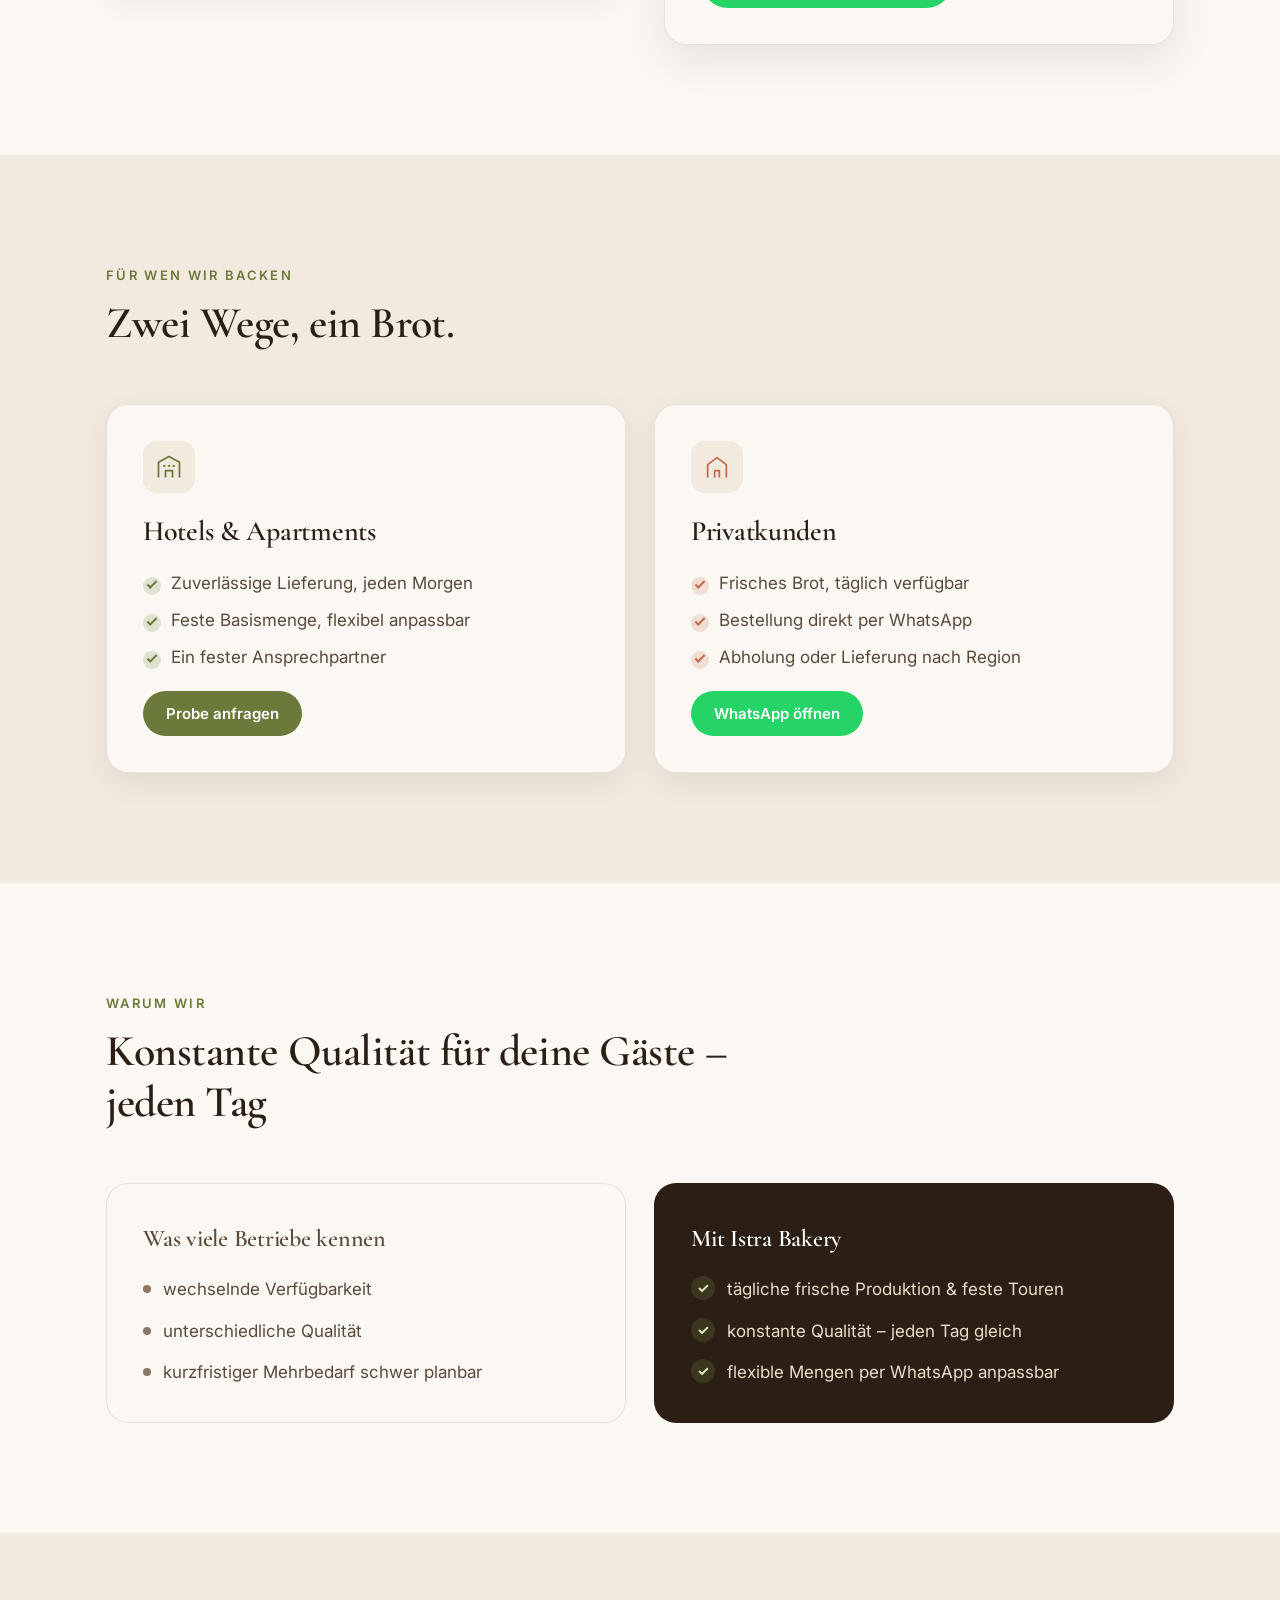
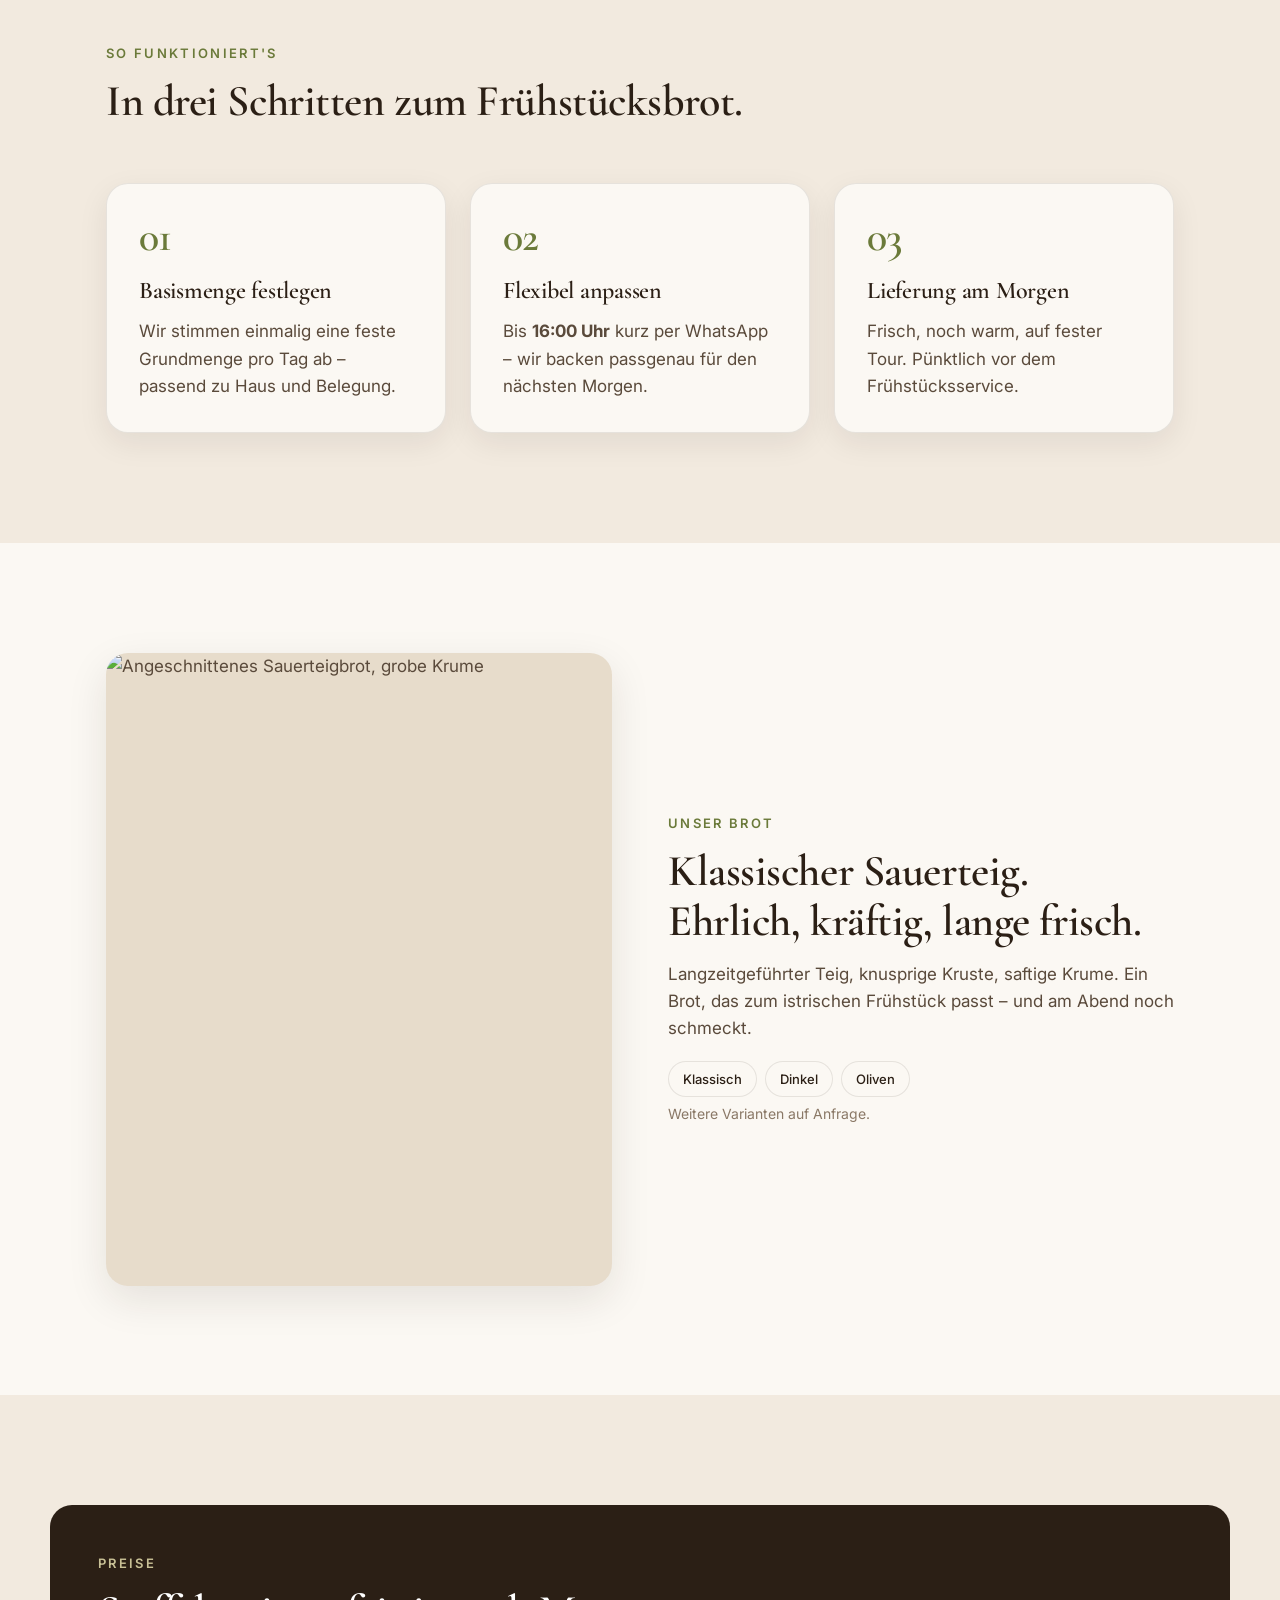
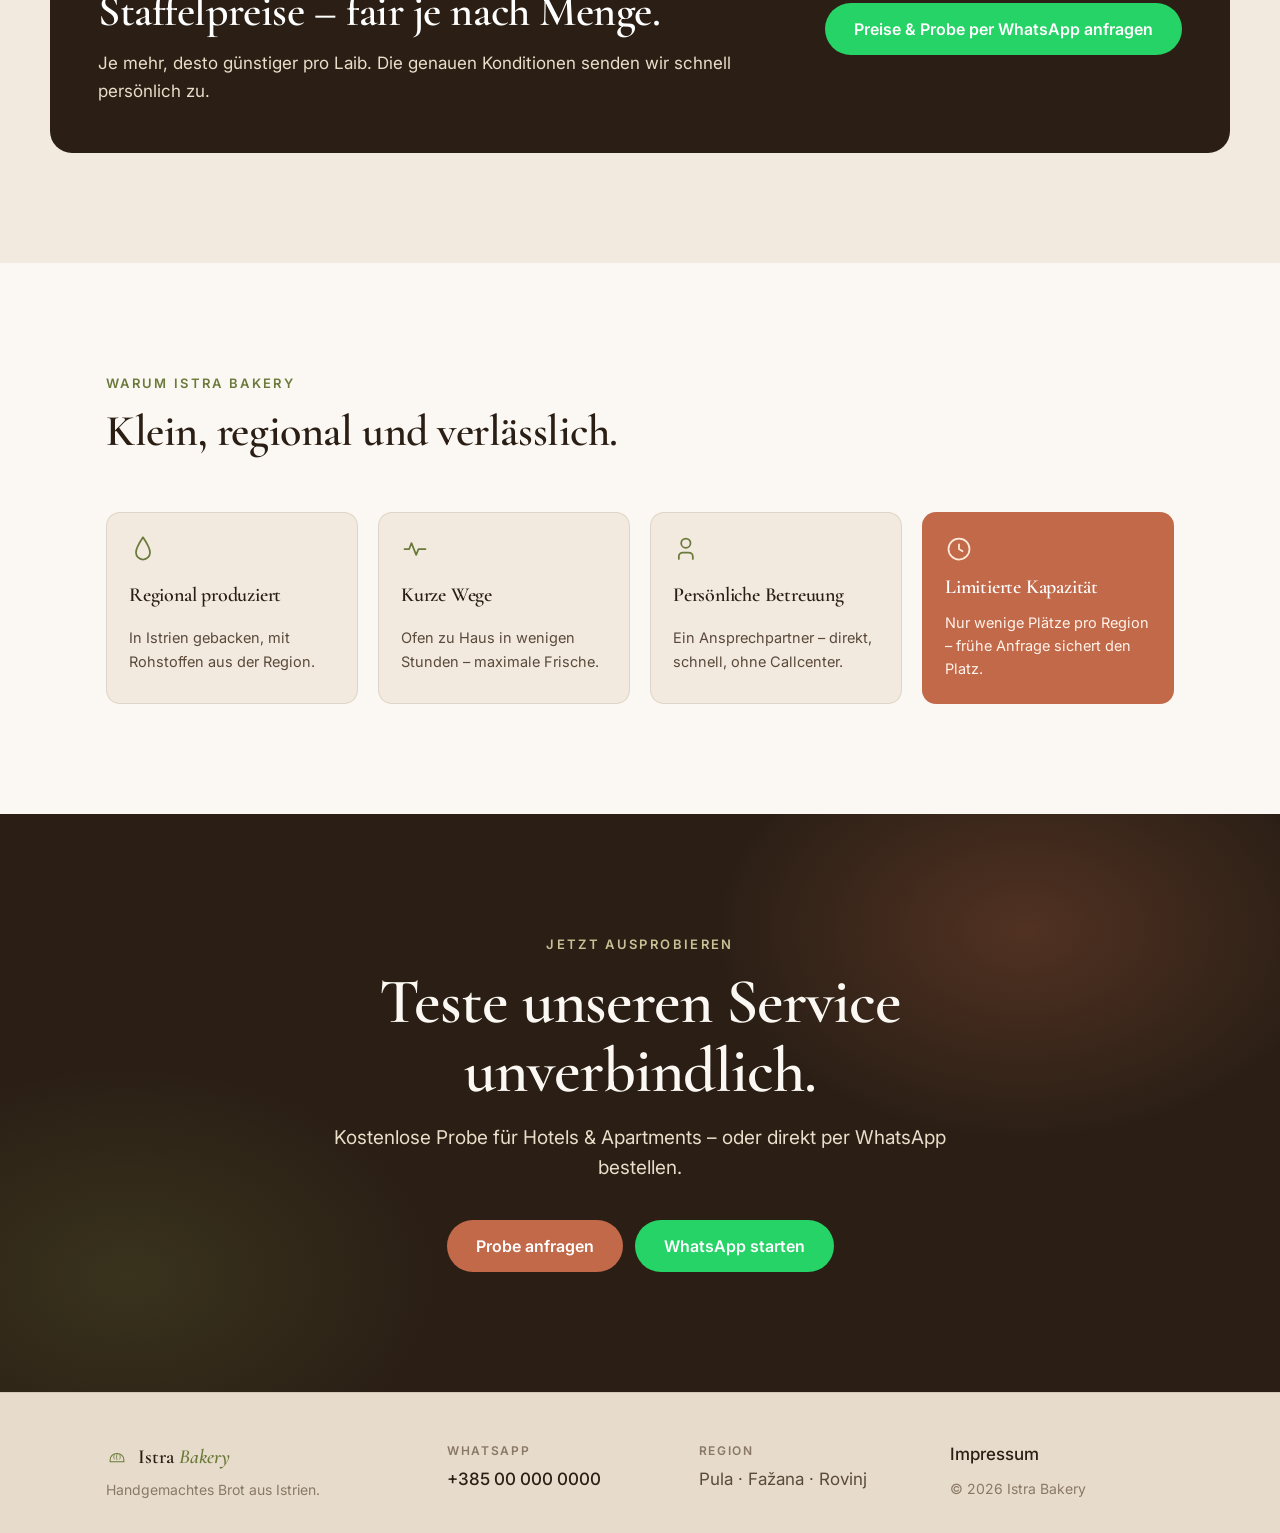
==== commit e94fd0a0: "Soften Warum wir section with calmer messaging Replace stress-focused headline and aggressive red X " ====
--- a/index.html
+++ b/index.html
@@ -68,7 +68,7 @@
               Kostenlose Probe anfragen
               <svg width="16" height="16" viewBox="0 0 24 24" aria-hidden="true" focusable="false"><path fill="none" stroke="currentColor" stroke-width="2" stroke-linecap="round" stroke-linejoin="round" d="M5 12h14M13 6l6 6-6 6"/></svg>
             </a>
-            <a class="btn btn--terracotta" href="heute.html">
+            <a class="btn btn--terracotta" href="#route">
               <svg width="18" height="18" viewBox="0 0 24 24" aria-hidden="true" focusable="false"><path fill="none" stroke="currentColor" stroke-width="2" stroke-linecap="round" stroke-linejoin="round" d="M12 21s-7-6.5-7-12a7 7 0 1 1 14 0c0 5.5-7 12-7 12z"/><circle cx="12" cy="9" r="2.5" fill="none" stroke="currentColor" stroke-width="2"/></svg>
               Wo unser Caddy heute ist
             </a>
@@ -84,6 +84,141 @@
             width="1200" height="1400" loading="eager" decoding="async" fetchpriority="high" />
           <figcaption class="hero__caption">Handwerklich, jeden Morgen.</figcaption>
         </figure>
+      </div>
+    </section>
+
+    <!-- CADDY / ROUTE -->
+    <section id="route" class="section section--alt route">
+      <div class="container">
+        <header class="section__head route__head">
+          <p class="eyebrow">Heute unterwegs</p>
+          <h2 class="heading">Unser Caddy ist für dich unterwegs.</h2>
+          <p class="lead">Heute in Fažana, Valbandon und Pula – frisch gebacken, direkt zu dir.</p>
+        </header>
+
+        <div class="route__grid">
+          <figure class="route__media reveal">
+            <svg viewBox="0 0 480 360" role="img" aria-label="Unser Caddy mit Istra-Bakery-Branding und QR-Code" xmlns="http://www.w3.org/2000/svg">
+              <!-- Warm background wash -->
+              <defs>
+                <radialGradient id="routeBg" cx="78%" cy="20%" r="75%">
+                  <stop offset="0%" stop-color="#E7DCCB" stop-opacity="0.9"/>
+                  <stop offset="100%" stop-color="#F2EADF" stop-opacity="0"/>
+                </radialGradient>
+                <radialGradient id="routeGlow" cx="20%" cy="85%" r="55%">
+                  <stop offset="0%" stop-color="#C2694A" stop-opacity="0.12"/>
+                  <stop offset="100%" stop-color="#C2694A" stop-opacity="0"/>
+                </radialGradient>
+              </defs>
+              <rect x="0" y="0" width="480" height="360" fill="url(#routeBg)"/>
+              <rect x="0" y="0" width="480" height="360" fill="url(#routeGlow)"/>
+
+              <!-- Sun / disc -->
+              <circle cx="390" cy="80" r="28" fill="#C2694A" opacity="0.18"/>
+
+              <!-- Road -->
+              <path d="M0 280 L480 280" stroke="#2B1F15" stroke-opacity="0.12" stroke-width="2"/>
+              <path d="M40 292 L100 292 M140 292 L200 292 M240 292 L300 292 M340 292 L400 292" stroke="#8A7866" stroke-width="3" stroke-linecap="round"/>
+
+              <!-- Subtle hill silhouette -->
+              <path d="M0 260 Q 90 230 180 252 T 360 248 T 480 258 L 480 280 L 0 280 Z" fill="#6B7A3A" fill-opacity="0.10"/>
+
+              <!-- Caddy body (van-like) -->
+              <!-- Shadow under van -->
+              <ellipse cx="230" cy="282" rx="150" ry="8" fill="#2B1F15" fill-opacity="0.12"/>
+
+              <!-- Main body -->
+              <path d="M100 275 L100 195 Q100 180 115 180 L210 180 L235 150 Q240 144 250 144 L335 144 Q348 144 355 154 L380 190 Q390 192 390 205 L390 275 Z"
+                    fill="#FBF8F3" stroke="#2B1F15" stroke-width="2" stroke-linejoin="round"/>
+
+              <!-- Terracotta roof accent -->
+              <path d="M100 195 L100 180 Q100 168 112 168 L210 168 L235 142 Q241 135 251 135 L335 135 Q348 135 356 146 L379 178 L210 178 L100 195 Z"
+                    fill="#C2694A" stroke="#2B1F15" stroke-width="2" stroke-linejoin="round"/>
+
+              <!-- Windshield -->
+              <path d="M243 152 Q247 148 253 148 L326 148 Q335 148 340 155 L355 178 L243 178 Z"
+                    fill="#E8DEC9" stroke="#2B1F15" stroke-width="1.5" stroke-linejoin="round"/>
+              <!-- Side window -->
+              <rect x="118" y="195" width="80" height="40" rx="4" fill="#E8DEC9" stroke="#2B1F15" stroke-width="1.5"/>
+
+              <!-- Brand panel on side of van -->
+              <rect x="212" y="200" width="160" height="62" rx="6" fill="#FBF8F3" stroke="#2B1F15" stroke-width="1.2"/>
+              <!-- Wheat / bread mark -->
+              <g transform="translate(222 210) scale(0.9)" stroke="#6B7A3A" stroke-width="1.5" fill="none" stroke-linejoin="round" stroke-linecap="round">
+                <path d="M4 18c0-5 4-9 10-9s10 4 10 9v3H4v-3z" fill="#6B7A3A" fill-opacity="0.15"/>
+                <path d="M4 18c0-5 4-9 10-9s10 4 10 9v3H4v-3z"/>
+                <path d="M10 11c-1 2-1 4 0 6M14 10c-1 2-1 6 0 8M18 11c1 2 1 4 0 6"/>
+              </g>
+              <!-- Brand text -->
+              <text x="254" y="226" font-family="Cormorant Garamond, Georgia, serif" font-size="20" font-weight="600" fill="#2B1F15">Istra</text>
+              <text x="254" y="248" font-family="Cormorant Garamond, Georgia, serif" font-size="20" font-weight="600" font-style="italic" fill="#6B7A3A">Bakery</text>
+
+              <!-- QR code tile -->
+              <rect x="320" y="200" width="46" height="46" rx="4" fill="#FBF8F3" stroke="#2B1F15" stroke-width="1"/>
+              <g fill="#2B1F15">
+                <!-- 7x7 stylized QR grid -->
+                <rect x="323" y="203" width="12" height="12"/>
+                <rect x="326" y="206" width="6" height="6" fill="#FBF8F3"/>
+                <rect x="351" y="203" width="12" height="12"/>
+                <rect x="354" y="206" width="6" height="6" fill="#FBF8F3"/>
+                <rect x="323" y="231" width="12" height="12"/>
+                <rect x="326" y="234" width="6" height="6" fill="#FBF8F3"/>
+                <!-- Random inner cells -->
+                <rect x="339" y="205" width="4" height="4"/>
+                <rect x="345" y="209" width="4" height="4"/>
+                <rect x="339" y="213" width="4" height="4"/>
+                <rect x="343" y="217" width="4" height="4"/>
+                <rect x="349" y="221" width="4" height="4"/>
+                <rect x="339" y="225" width="4" height="4"/>
+                <rect x="345" y="229" width="4" height="4"/>
+                <rect x="351" y="233" width="4" height="4"/>
+                <rect x="357" y="229" width="4" height="4"/>
+                <rect x="339" y="237" width="4" height="4"/>
+                <rect x="345" y="237" width="4" height="4"/>
+                <rect x="357" y="237" width="4" height="4"/>
+              </g>
+
+              <!-- Front grill / headlight -->
+              <rect x="378" y="236" width="10" height="16" rx="2" fill="#E8DEC9" stroke="#2B1F15" stroke-width="1"/>
+
+              <!-- Wheels -->
+              <g>
+                <circle cx="150" cy="282" r="22" fill="#2B1F15"/>
+                <circle cx="150" cy="282" r="9" fill="#8A7866"/>
+                <circle cx="330" cy="282" r="22" fill="#2B1F15"/>
+                <circle cx="330" cy="282" r="9" fill="#8A7866"/>
+              </g>
+
+              <!-- Location pin floating above -->
+              <g transform="translate(344 76)">
+                <path d="M14 32 Q 4 20 4 12 a10 10 0 1 1 20 0 c0 8 -10 20 -10 20 z" fill="#C2694A" stroke="#2B1F15" stroke-width="1.5" stroke-linejoin="round"/>
+                <circle cx="14" cy="12" r="4" fill="#FBF8F3"/>
+              </g>
+            </svg>
+            <figcaption class="route__caption">Unser Verkaufswagen – heute auf Tour.</figcaption>
+          </figure>
+
+          <div class="route__panel reveal">
+            <span class="route__status">
+              <span class="route__pulse" aria-hidden="true"></span>
+              Jetzt unterwegs
+            </span>
+
+            <h3 class="route__panel-title">Route heute</h3>
+            <ol class="route__stops">
+              <li><span class="route__time">09:30</span><span class="route__place">Fažana</span></li>
+              <li><span class="route__time">10:15</span><span class="route__place">Valbandon</span></li>
+              <li><span class="route__time">11:00</span><span class="route__place">Pula</span></li>
+            </ol>
+
+            <p class="route__note">Begrenzte Menge – oft schnell ausverkauft.</p>
+
+            <a class="btn btn--whatsapp btn--lg" data-wa="b2c" href="#">
+              <svg width="18" height="18" viewBox="0 0 24 24" aria-hidden="true" focusable="false"><path fill="currentColor" d="M19.05 4.91A10 10 0 0 0 4.1 17.3L3 22l4.79-1.05a10 10 0 0 0 4.82 1.23h.01A10 10 0 0 0 22 12.18a9.94 9.94 0 0 0-2.95-7.27zM12.62 20.2h-.01a8.25 8.25 0 0 1-4.2-1.15l-.3-.18-2.84.62.62-2.77-.2-.31a8.26 8.26 0 1 1 6.93 3.8z"/></svg>
+              Jetzt Brot reservieren
+            </a>
+          </div>
+        </div>
       </div>
     </section>
 
@@ -130,25 +265,25 @@
       <div class="container">
         <header class="section__head">
           <p class="eyebrow">Warum wir</p>
-          <h2 class="heading">Schluss mit Brot-Stress in der Saison.</h2>
+          <h2 class="heading">Konstante Qualität für deine Gäste – jeden Tag</h2>
         </header>
 
         <div class="ps-grid">
           <div class="ps-col ps-col--problem reveal">
-            <h3 class="ps-col__title">Typisch in Istrien</h3>
+            <h3 class="ps-col__title">Was viele Betriebe kennen</h3>
             <ul class="ps-list">
-              <li><span class="ps-mark ps-mark--x" aria-hidden="true">×</span> Unzuverlässige Lieferanten mitten in der Saison</li>
-              <li><span class="ps-mark ps-mark--x" aria-hidden="true">×</span> Schwankende Qualität von Tag zu Tag</li>
-              <li><span class="ps-mark ps-mark--x" aria-hidden="true">×</span> Kurzfristige Engpässe bei vollem Haus</li>
+              <li><span class="ps-mark ps-mark--dot" aria-hidden="true"></span> wechselnde Verfügbarkeit</li>
+              <li><span class="ps-mark ps-mark--dot" aria-hidden="true"></span> unterschiedliche Qualität</li>
+              <li><span class="ps-mark ps-mark--dot" aria-hidden="true"></span> kurzfristiger Mehrbedarf schwer planbar</li>
             </ul>
           </div>
 
           <div class="ps-col ps-col--solution reveal">
             <h3 class="ps-col__title">Mit Istra Bakery</h3>
             <ul class="ps-list">
-              <li><span class="ps-mark ps-mark--check" aria-hidden="true">✓</span> Tägliche Produktion, feste Touren</li>
-              <li><span class="ps-mark ps-mark--check" aria-hidden="true">✓</span> Gleiches Rezept, gleiche Qualität</li>
-              <li><span class="ps-mark ps-mark--check" aria-hidden="true">✓</span> Menge flexibel per WhatsApp anpassbar</li>
+              <li><span class="ps-mark ps-mark--check" aria-hidden="true">✓</span> tägliche frische Produktion &amp; feste Touren</li>
+              <li><span class="ps-mark ps-mark--check" aria-hidden="true">✓</span> konstante Qualität – jeden Tag gleich</li>
+              <li><span class="ps-mark ps-mark--check" aria-hidden="true">✓</span> flexible Mengen per WhatsApp anpassbar</li>
             </ul>
           </div>
         </div>
--- a/styles.css
+++ b/styles.css
@@ -365,6 +365,12 @@
   padding: clamp(24px, 3vw, 36px);
   border: 1px solid var(--color-line);
 }
+.ps-col--problem {
+  background: var(--color-warm-white);
+  border: 1px solid var(--color-line);
+  color: var(--color-ink-soft);
+}
+.ps-col--problem .ps-col__title { color: var(--color-ink-soft); }
 .ps-col--solution {
   background: var(--color-ink);
   color: #E8DEC9;
@@ -387,7 +393,11 @@
   font-weight: 700; font-size: 14px;
   line-height: 1;
 }
-.ps-mark--x { background: rgba(194,105,74,.18); color: var(--color-terracotta); }
+.ps-mark--dot {
+  width: 8px; height: 8px;
+  background: var(--color-ink-mute);
+  margin-top: 9px;
+}
 .ps-mark--check { background: rgba(107,122,58,.25); color: #E3E8C3; }
 
 /* ---------- Steps ---------- */
@@ -595,300 +605,130 @@
   .reveal { opacity: 1; transform: none; }
 }
 
-/* ===========================================================
-   heute.html — Routes landing page
-   =========================================================== */
-
-/* ---------- Routes Hero (compact, no media) ---------- */
-.routes-hero {
-  padding: clamp(44px, 7vw, 84px) 0 clamp(28px, 4vw, 56px);
+/* ---------- Route / Caddy ---------- */
+.route__head { text-align: left; max-width: 680px; }
+
+.route__grid {
+  display: grid;
+  grid-template-columns: 1fr;
+  gap: clamp(24px, 4vw, 48px);
+  align-items: center;
+}
+@media (min-width: 900px) {
+  .route__grid { grid-template-columns: 1fr 1fr; }
+}
+
+.route__media {
+  margin: 0;
+  border-radius: var(--radius-lg);
+  overflow: hidden;
+  background: var(--color-sand);
+  border: 1px solid var(--color-line);
+  box-shadow: var(--shadow-soft);
+  aspect-ratio: 4 / 3;
+  display: grid;
+  place-items: center;
   position: relative;
-  overflow: hidden;
-}
-.routes-hero::before {
-  content: "";
-  position: absolute; inset: 0;
-  background: radial-gradient(55% 60% at 85% 10%, rgba(194,105,74,.12), transparent 60%),
-              radial-gradient(50% 60% at 10% 90%, rgba(107,122,58,.10), transparent 60%);
-  pointer-events: none;
-}
-.routes-hero__grid {
-  position: relative;
-  display: grid;
-  grid-template-columns: 1fr;
-  gap: clamp(24px, 4vw, 40px);
-}
-.routes-hero__copy { max-width: 760px; }
-.routes-hero__ticks { margin-top: 22px; }
-.routes-hero .cta-row { margin-top: 26px; }
-
-@media (max-width: 520px) {
-  .routes-hero .cta-row .btn { width: 100%; }
-}
-
-/* ---------- Map Section layout ---------- */
-.map-section__grid {
-  display: grid;
-  grid-template-columns: 1fr;
-  gap: clamp(28px, 4vw, 48px);
-  align-items: start;
-}
-@media (min-width: 900px) {
-  .map-section__grid { grid-template-columns: 1fr 1.25fr; }
-}
-.map-section__head { margin-bottom: 20px; }
-.map-section__head .heading { margin-top: 0; }
-.map-section__side { display: grid; gap: 22px; align-content: start; }
-
-/* Legend */
-.legend {
+}
+.route__media svg { width: 100%; height: 100%; display: block; }
+.route__caption {
+  position: absolute; left: 16px; bottom: 14px;
+  font-family: var(--font-serif);
+  font-style: italic;
+  font-size: 15px;
+  color: var(--color-ink-soft);
+  background: rgba(251,248,243,.8);
+  padding: 4px 12px;
+  border-radius: 999px;
+  backdrop-filter: blur(4px);
+  -webkit-backdrop-filter: blur(4px);
+}
+
+.route__panel {
+  background: var(--color-warm-white);
+  border: 1px solid var(--color-line);
+  border-radius: var(--radius-lg);
+  padding: clamp(24px, 3vw, 36px);
+  box-shadow: var(--shadow-card);
+  display: grid;
+  gap: 18px;
+}
+
+.route__status {
+  display: inline-flex;
+  align-items: center;
+  gap: 10px;
+  justify-self: start;
+  padding: 6px 14px;
+  border-radius: 999px;
+  background: rgba(107,122,58,.12);
+  color: var(--color-olive-dk);
+  font-size: 13px;
+  font-weight: 600;
+  letter-spacing: 0.04em;
+  text-transform: uppercase;
+}
+.route__pulse {
+  width: 9px; height: 9px;
+  border-radius: 50%;
+  background: var(--color-olive);
+  box-shadow: 0 0 0 0 rgba(107,122,58,.55);
+  animation: route-pulse 1.8s ease-out infinite;
+  flex: none;
+}
+@keyframes route-pulse {
+  0%   { box-shadow: 0 0 0 0 rgba(107,122,58,.55); }
+  70%  { box-shadow: 0 0 0 10px rgba(107,122,58,0); }
+  100% { box-shadow: 0 0 0 0 rgba(107,122,58,0); }
+}
+@media (prefers-reduced-motion: reduce) {
+  .route__pulse { animation: none; }
+}
+
+.route__panel-title {
+  font-family: var(--font-serif);
+  font-size: clamp(22px, 2.4vw, 26px);
+  color: var(--color-ink);
+}
+
+.route__stops {
   list-style: none; padding: 0; margin: 0;
   display: grid; gap: 10px;
+  counter-reset: stop;
+}
+.route__stops li {
+  display: grid;
+  grid-template-columns: 72px 1fr;
+  align-items: baseline;
+  gap: 16px;
+  padding: 12px 16px;
   background: var(--color-sand);
-  border: 1px solid var(--color-line);
   border-radius: var(--radius-md);
-  padding: 16px 18px;
-}
-.legend li {
-  display: inline-flex;
-  align-items: center;
-  gap: 12px;
+  border: 1px solid var(--color-line);
+}
+.route__time {
+  font-family: var(--font-serif);
+  font-size: 20px;
+  color: var(--color-olive-dk);
+  font-weight: 600;
+  letter-spacing: -0.01em;
+}
+.route__place {
+  color: var(--color-ink);
+  font-weight: 500;
+  font-size: 16px;
+}
+
+.route__note {
+  color: var(--color-terracotta-dk);
   font-size: 14.5px;
-  color: var(--color-ink-soft);
-}
-.legend__dot {
-  width: 14px; height: 14px;
-  border-radius: 50%;
-  border: 2px solid var(--color-warm-white);
-  box-shadow: 0 2px 6px rgba(43,31,21,.18);
-  flex: none;
-}
-.legend__dot--active  { background: var(--color-olive); }
-.legend__dot--request { background: var(--color-terracotta); }
-
-/* Regions / pills block */
-.map-regions__title {
-  font-size: 12px;
-  letter-spacing: 0.14em;
-  text-transform: uppercase;
-  color: var(--color-ink-mute);
-  font-weight: 600;
-  margin-bottom: 10px;
-}
-.map-regions .pills { margin: 0; }
-
-/* Filter tabs */
-.map-filters {
-  display: inline-flex;
-  flex-wrap: wrap;
-  gap: 6px;
-  padding: 6px;
-  background: var(--color-warm-white);
-  border: 1px solid var(--color-line);
-  border-radius: 999px;
-  margin-bottom: 16px;
-  box-shadow: var(--shadow-soft);
-}
-.map-filter {
-  border: 0;
-  background: transparent;
-  color: var(--color-ink-soft);
-  font-family: inherit;
-  font-size: 14px;
-  font-weight: 600;
-  padding: 9px 16px;
-  border-radius: 999px;
-  cursor: pointer;
-  transition: background .18s ease, color .18s ease;
-}
-.map-filter:hover { color: var(--color-ink); }
-.map-filter.is-active {
-  background: var(--color-ink);
-  color: var(--color-warm-white);
-}
-.map-filter:focus-visible {
-  outline: 2px solid var(--color-olive);
-  outline-offset: 2px;
-}
-
-/* Map card */
-.map-card {
-  background: var(--color-warm-white);
-  border: 1px solid var(--color-line);
-  border-radius: var(--radius-lg);
-  overflow: hidden;
-  box-shadow: var(--shadow-card);
-}
-#routeMap {
-  width: 100%;
-  height: 360px;
-  background: var(--color-sand);
-}
-@media (min-width: 720px)  { #routeMap { height: 420px; } }
-@media (min-width: 1040px) { #routeMap { height: 480px; } }
-
-.map-card__note { margin-top: 10px; text-align: right; }
-
-/* ---------- Custom Leaflet pins ---------- */
-.leaflet-marker-icon.pin-wrap {
-  background: transparent;
-  border: 0;
-}
-.pin {
-  position: absolute;
-  left: 2px;
-  top: 4px;
-  width: 24px;
-  height: 24px;
-  border-radius: 50% 50% 50% 0;
-  transform: rotate(-45deg);
-  transform-origin: center;
-  border: 3px solid var(--color-warm-white);
-  box-shadow: 0 6px 14px rgba(43,31,21,.28);
-  display: block;
-}
-.pin--active  { background: var(--color-olive); }
-.pin--request { background: var(--color-terracotta); opacity: .92; }
-.pin__dot {
-  position: absolute;
-  left: 50%; top: 50%;
-  width: 6px; height: 6px;
-  background: var(--color-warm-white);
-  border-radius: 50%;
-  transform: translate(-50%, -50%);
-}
-
-/* Leaflet popup override */
-.leaflet-popup-content-wrapper {
-  border-radius: var(--radius-md);
-  box-shadow: var(--shadow-card);
-  background: var(--color-warm-white);
-  color: var(--color-ink-soft);
-  font-family: var(--font-sans);
-  padding: 4px;
-}
-.leaflet-popup-tip { background: var(--color-warm-white); }
-.leaflet-popup-content { margin: 14px 16px; font-size: 14.5px; line-height: 1.5; }
-
-.pop { display: grid; gap: 8px; }
-.pop__name {
-  font-family: var(--font-serif);
-  font-size: 20px;
-  color: var(--color-ink);
-  font-weight: 600;
-  line-height: 1.1;
-}
-.pop__status {
-  display: inline-flex;
-  align-items: center;
-  padding: 3px 10px;
-  border-radius: 999px;
-  font-size: 12px;
-  font-weight: 600;
-  letter-spacing: 0.06em;
-  text-transform: uppercase;
-  justify-self: start;
-}
-.pop__status--active {
-  background: rgba(107,122,58,.15);
-  color: var(--color-olive-dk);
-}
-.pop__status--request {
-  background: rgba(194,105,74,.15);
-  color: var(--color-terracotta-dk);
-}
-.pop__window { color: var(--color-ink-soft); font-size: 14px; margin: 0; }
-.pop__cta { justify-self: start; margin-top: 4px; }
-
-/* ---------- Today stops cards ---------- */
-.today-stops {
-  list-style: none; padding: 0; margin: 0;
-  display: grid;
-  grid-template-columns: 1fr;
-  gap: 16px;
-}
-@media (min-width: 640px) {
-  .today-stops { grid-template-columns: repeat(2, 1fr); }
-}
-@media (min-width: 980px) {
-  .today-stops { grid-template-columns: repeat(4, 1fr); gap: 20px; }
-}
-.today-stop {
-  background: var(--color-warm-white);
-  border: 1px solid var(--color-line);
-  border-radius: var(--radius-lg);
-  padding: 22px;
-  box-shadow: var(--shadow-soft);
-  display: grid;
-  gap: 6px;
-  align-content: start;
-  position: relative;
-}
-.today-stop__time {
-  font-family: var(--font-serif);
-  font-size: 26px;
-  font-weight: 600;
-  color: var(--color-olive-dk);
-  letter-spacing: -0.01em;
-  line-height: 1;
-}
-.today-stop__name {
-  font-family: var(--font-serif);
-  font-size: 22px;
-  color: var(--color-ink);
-  margin-top: 4px;
-}
-.today-stop__meta { color: var(--color-ink-soft); font-size: 14.5px; }
-.today-stop__tag {
-  justify-self: start;
-  margin-top: 10px;
-  font-size: 12px;
-  font-weight: 600;
-  letter-spacing: 0.06em;
-  text-transform: uppercase;
-  padding: 4px 10px;
-  border-radius: 999px;
-}
-.today-stop__tag--active {
-  background: rgba(107,122,58,.15);
-  color: var(--color-olive-dk);
-}
-.today-stop__tag--request {
-  background: rgba(194,105,74,.15);
-  color: var(--color-terracotta-dk);
-}
-
-/* ---------- Ask / out-of-area band ---------- */
-.ask-band {
-  background: var(--color-warm-white);
-  border: 1px solid var(--color-line);
-  border-radius: var(--radius-lg);
-  padding: clamp(24px, 3.5vw, 40px);
-  box-shadow: var(--shadow-soft);
-  display: grid;
-  gap: 22px;
-  align-items: center;
-}
-@media (min-width: 820px) {
-  .ask-band { grid-template-columns: 1.6fr auto; gap: 32px; }
-}
-.ask-band__text .heading { margin-top: 6px; }
-.ask-band__text .body { margin-top: 10px; }
-
-/* ---------- Leaflet tweaks ---------- */
-.leaflet-container {
-  font-family: var(--font-sans);
-  background: var(--color-sand);
-}
-.leaflet-control-attribution {
-  background: rgba(251,248,243,.85) !important;
-  font-size: 11px;
-}
-.leaflet-control-zoom a {
-  background: var(--color-warm-white) !important;
-  color: var(--color-ink) !important;
-  border-color: var(--color-line) !important;
-}
-.leaflet-control-zoom a:hover {
-  background: var(--color-sand) !important;
-}
+  font-style: italic;
+}
+
+.route__panel .btn { justify-self: start; }
+
+@media (max-width: 560px) {
+  .route__panel .btn { width: 100%; justify-self: stretch; }
+  .route__stops li { grid-template-columns: 60px 1fr; gap: 12px; padding: 11px 14px; }
+  .route__time { font-size: 18px; }
+}
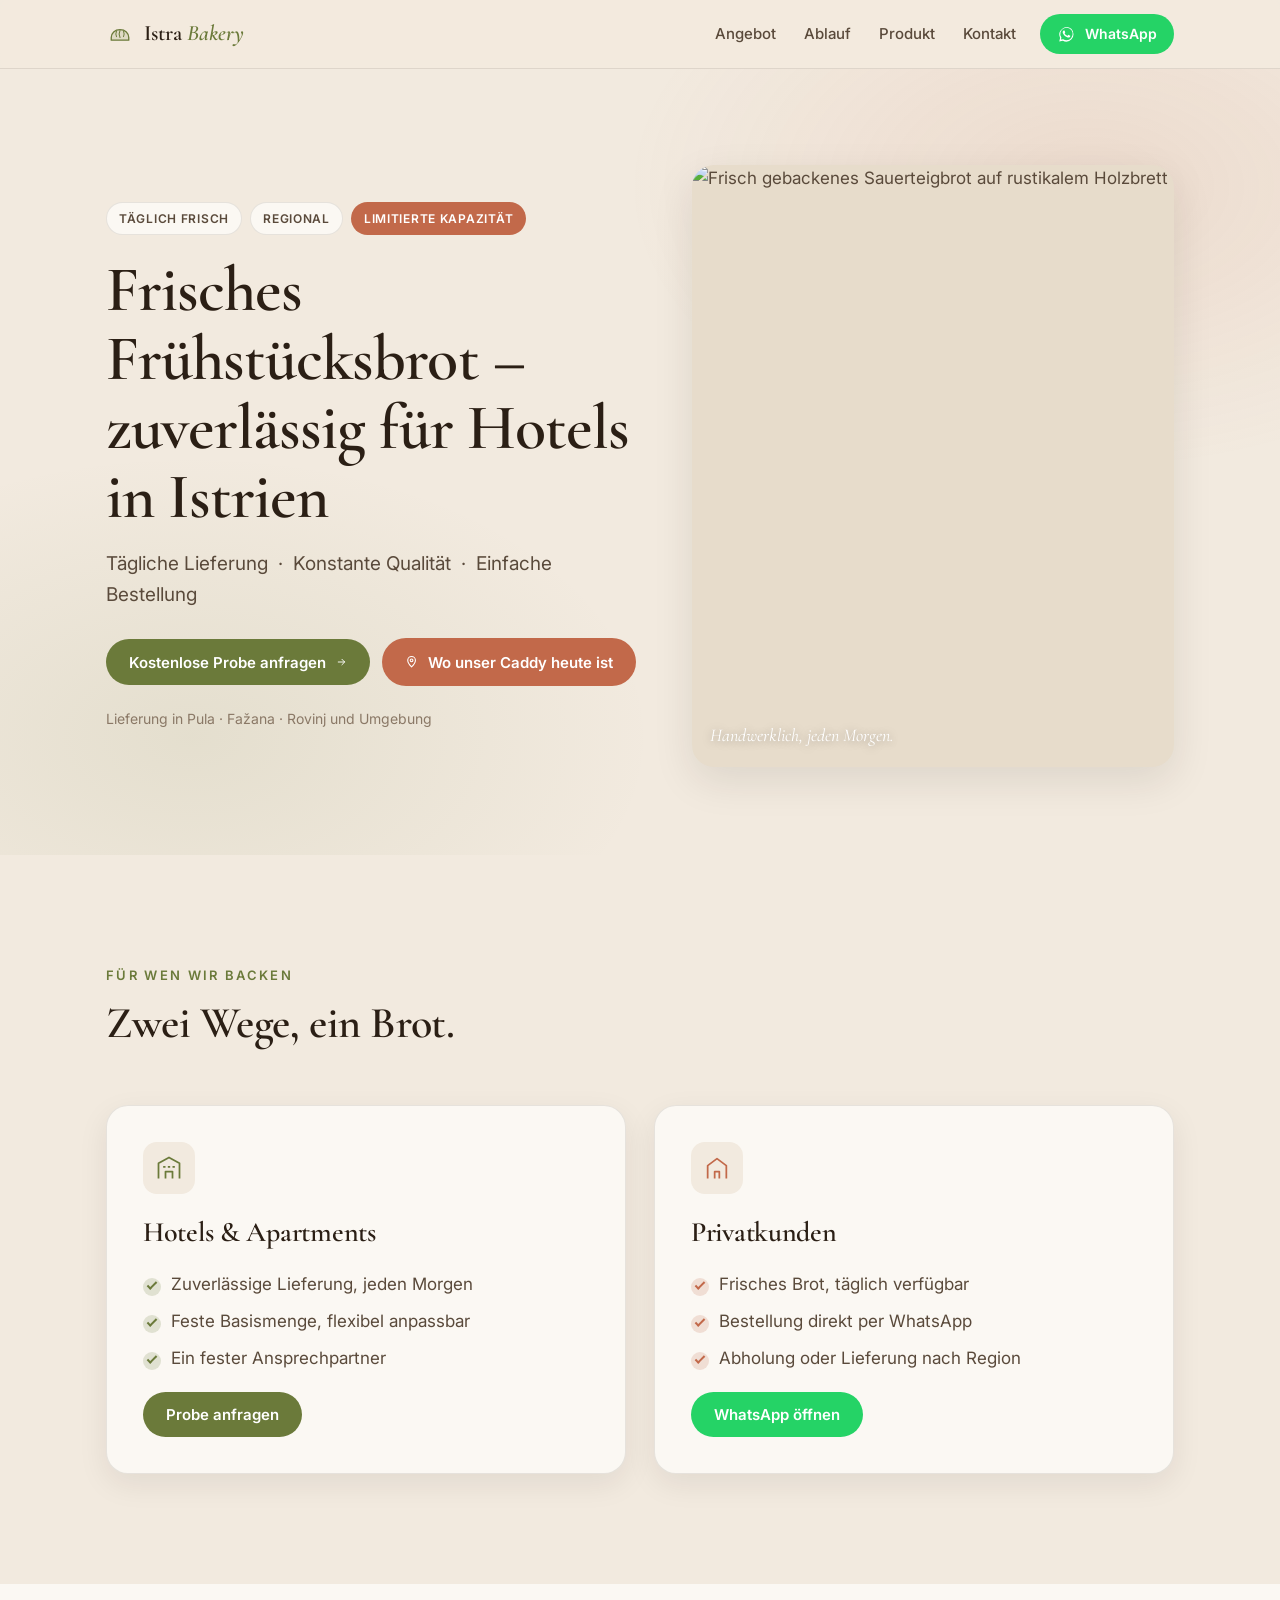
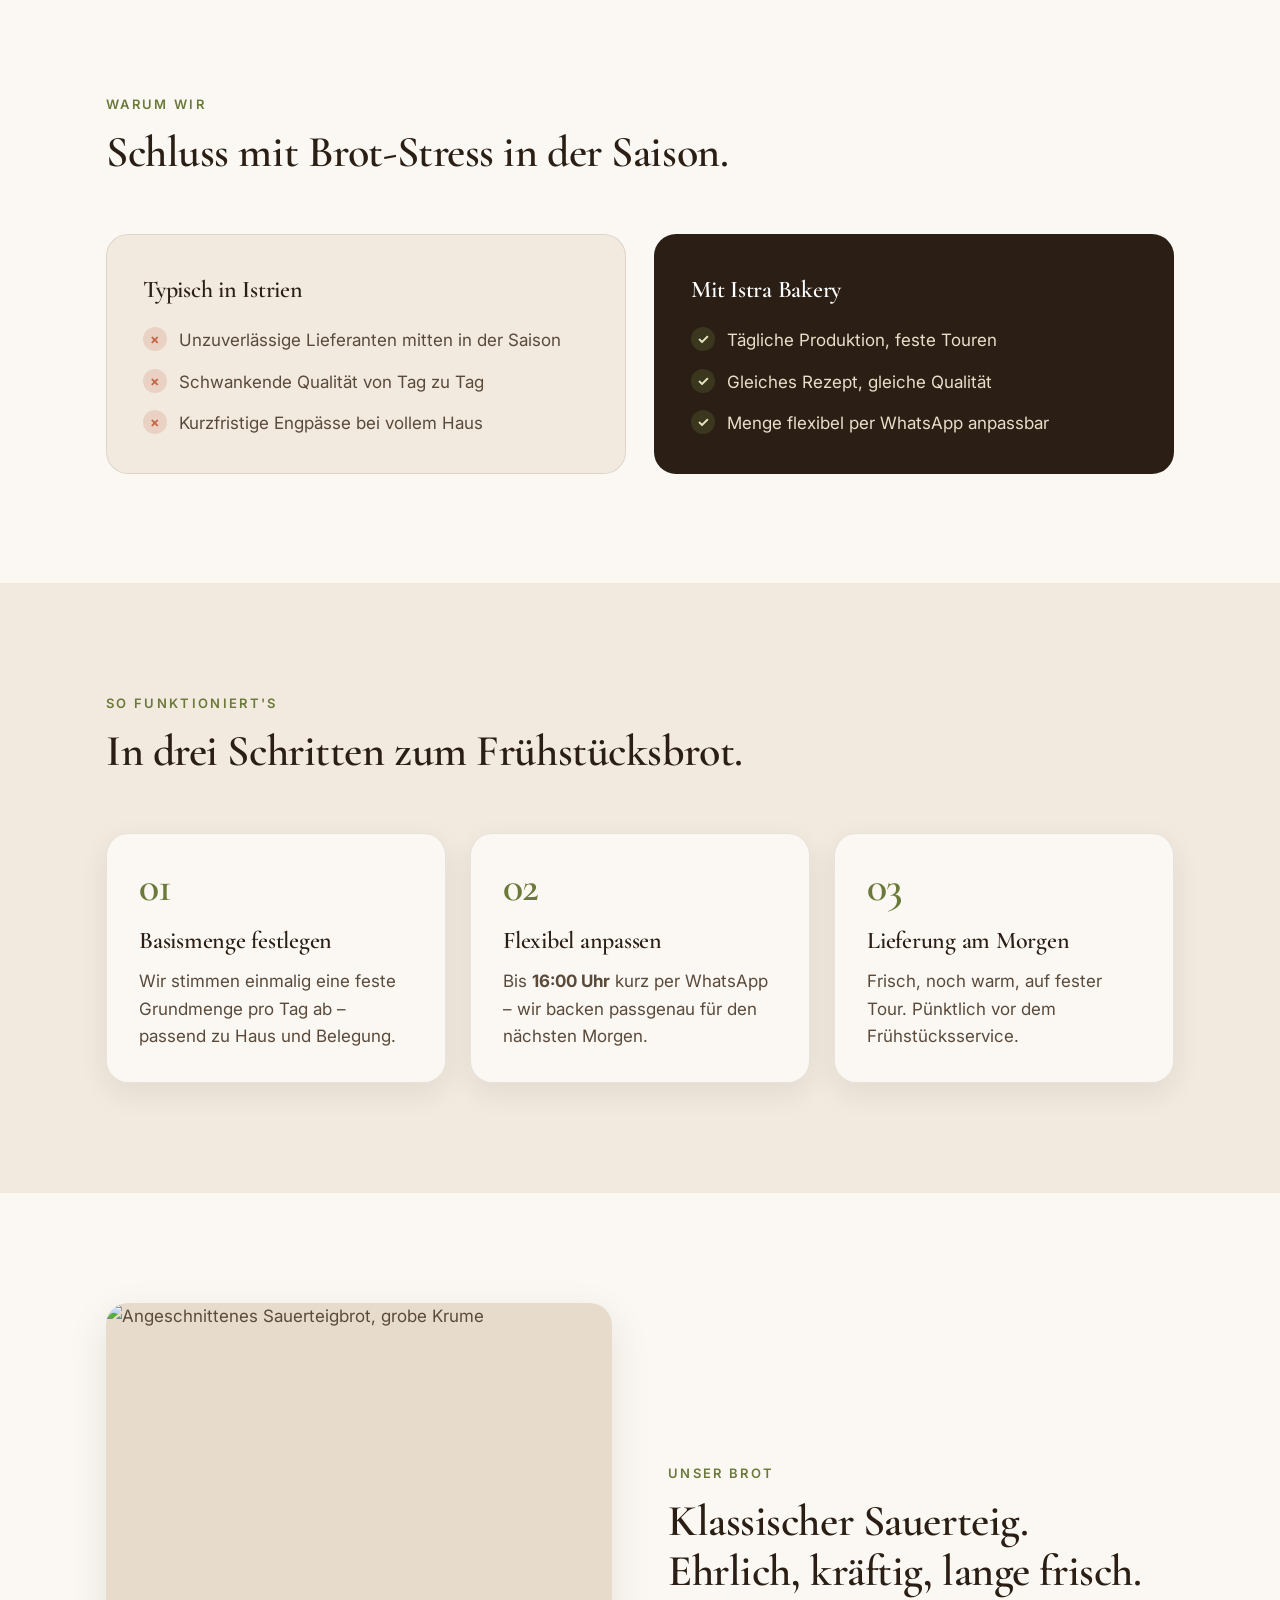
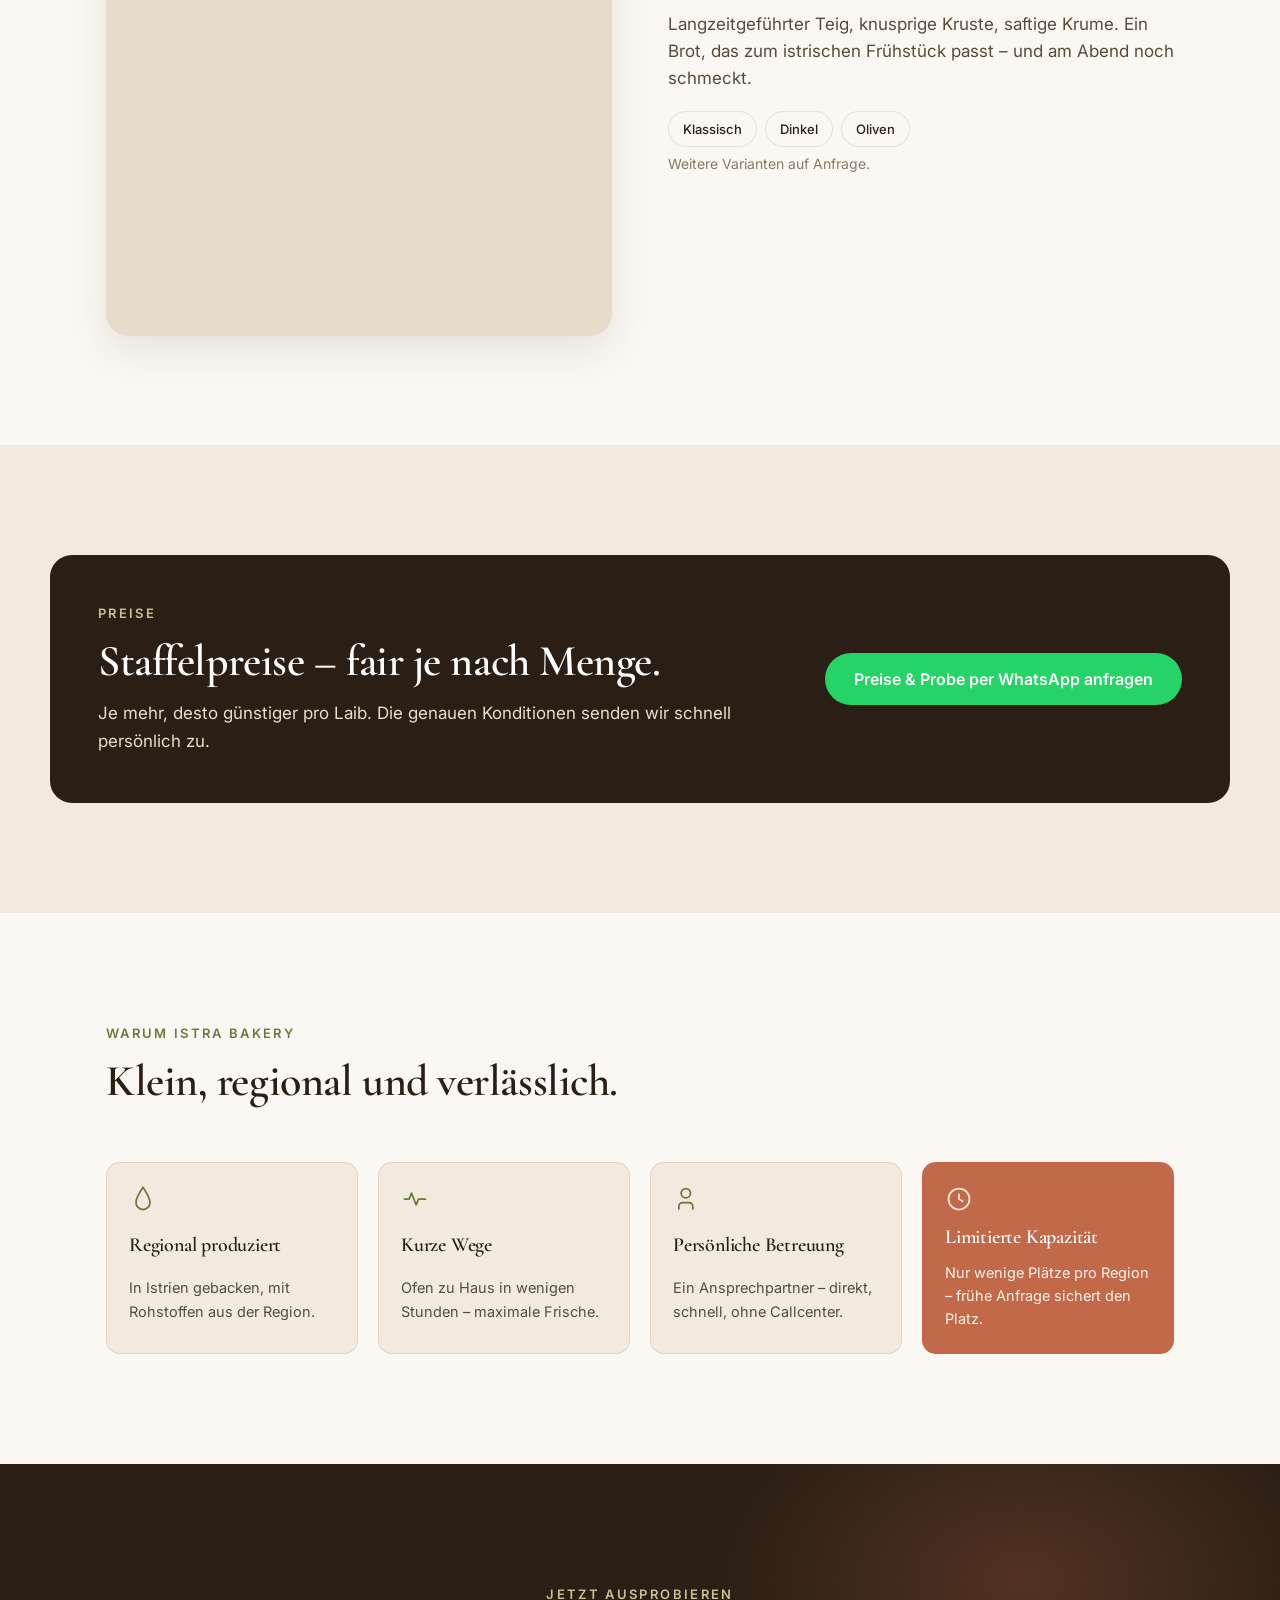
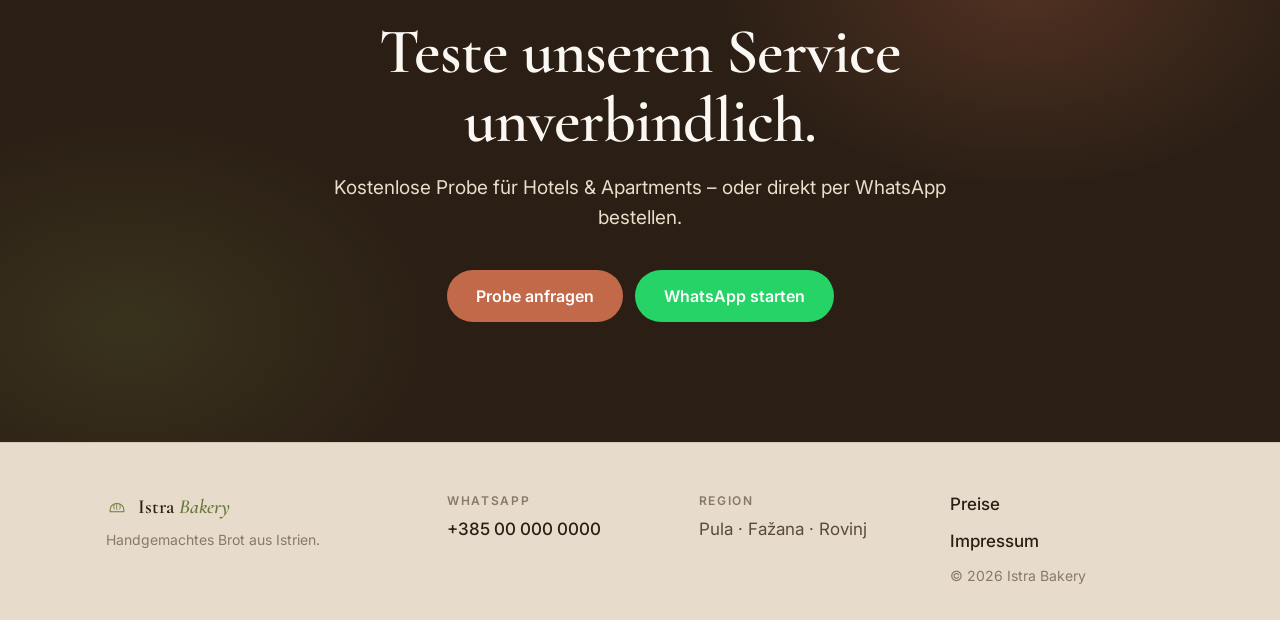
==== commit 1a710806: "Add dedicated routes landing page with interactive map" ====
--- a/index.html
+++ b/index.html
@@ -68,7 +68,7 @@
               Kostenlose Probe anfragen
               <svg width="16" height="16" viewBox="0 0 24 24" aria-hidden="true" focusable="false"><path fill="none" stroke="currentColor" stroke-width="2" stroke-linecap="round" stroke-linejoin="round" d="M5 12h14M13 6l6 6-6 6"/></svg>
             </a>
-            <a class="btn btn--terracotta" href="#route">
+            <a class="btn btn--terracotta" href="heute.html">
               <svg width="18" height="18" viewBox="0 0 24 24" aria-hidden="true" focusable="false"><path fill="none" stroke="currentColor" stroke-width="2" stroke-linecap="round" stroke-linejoin="round" d="M12 21s-7-6.5-7-12a7 7 0 1 1 14 0c0 5.5-7 12-7 12z"/><circle cx="12" cy="9" r="2.5" fill="none" stroke="currentColor" stroke-width="2"/></svg>
               Wo unser Caddy heute ist
             </a>
@@ -84,141 +84,6 @@
             width="1200" height="1400" loading="eager" decoding="async" fetchpriority="high" />
           <figcaption class="hero__caption">Handwerklich, jeden Morgen.</figcaption>
         </figure>
-      </div>
-    </section>
-
-    <!-- CADDY / ROUTE -->
-    <section id="route" class="section section--alt route">
-      <div class="container">
-        <header class="section__head route__head">
-          <p class="eyebrow">Heute unterwegs</p>
-          <h2 class="heading">Unser Caddy ist für dich unterwegs.</h2>
-          <p class="lead">Heute in Fažana, Valbandon und Pula – frisch gebacken, direkt zu dir.</p>
-        </header>
-
-        <div class="route__grid">
-          <figure class="route__media reveal">
-            <svg viewBox="0 0 480 360" role="img" aria-label="Unser Caddy mit Istra-Bakery-Branding und QR-Code" xmlns="http://www.w3.org/2000/svg">
-              <!-- Warm background wash -->
-              <defs>
-                <radialGradient id="routeBg" cx="78%" cy="20%" r="75%">
-                  <stop offset="0%" stop-color="#E7DCCB" stop-opacity="0.9"/>
-                  <stop offset="100%" stop-color="#F2EADF" stop-opacity="0"/>
-                </radialGradient>
-                <radialGradient id="routeGlow" cx="20%" cy="85%" r="55%">
-                  <stop offset="0%" stop-color="#C2694A" stop-opacity="0.12"/>
-                  <stop offset="100%" stop-color="#C2694A" stop-opacity="0"/>
-                </radialGradient>
-              </defs>
-              <rect x="0" y="0" width="480" height="360" fill="url(#routeBg)"/>
-              <rect x="0" y="0" width="480" height="360" fill="url(#routeGlow)"/>
-
-              <!-- Sun / disc -->
-              <circle cx="390" cy="80" r="28" fill="#C2694A" opacity="0.18"/>
-
-              <!-- Road -->
-              <path d="M0 280 L480 280" stroke="#2B1F15" stroke-opacity="0.12" stroke-width="2"/>
-              <path d="M40 292 L100 292 M140 292 L200 292 M240 292 L300 292 M340 292 L400 292" stroke="#8A7866" stroke-width="3" stroke-linecap="round"/>
-
-              <!-- Subtle hill silhouette -->
-              <path d="M0 260 Q 90 230 180 252 T 360 248 T 480 258 L 480 280 L 0 280 Z" fill="#6B7A3A" fill-opacity="0.10"/>
-
-              <!-- Caddy body (van-like) -->
-              <!-- Shadow under van -->
-              <ellipse cx="230" cy="282" rx="150" ry="8" fill="#2B1F15" fill-opacity="0.12"/>
-
-              <!-- Main body -->
-              <path d="M100 275 L100 195 Q100 180 115 180 L210 180 L235 150 Q240 144 250 144 L335 144 Q348 144 355 154 L380 190 Q390 192 390 205 L390 275 Z"
-                    fill="#FBF8F3" stroke="#2B1F15" stroke-width="2" stroke-linejoin="round"/>
-
-              <!-- Terracotta roof accent -->
-              <path d="M100 195 L100 180 Q100 168 112 168 L210 168 L235 142 Q241 135 251 135 L335 135 Q348 135 356 146 L379 178 L210 178 L100 195 Z"
-                    fill="#C2694A" stroke="#2B1F15" stroke-width="2" stroke-linejoin="round"/>
-
-              <!-- Windshield -->
-              <path d="M243 152 Q247 148 253 148 L326 148 Q335 148 340 155 L355 178 L243 178 Z"
-                    fill="#E8DEC9" stroke="#2B1F15" stroke-width="1.5" stroke-linejoin="round"/>
-              <!-- Side window -->
-              <rect x="118" y="195" width="80" height="40" rx="4" fill="#E8DEC9" stroke="#2B1F15" stroke-width="1.5"/>
-
-              <!-- Brand panel on side of van -->
-              <rect x="212" y="200" width="160" height="62" rx="6" fill="#FBF8F3" stroke="#2B1F15" stroke-width="1.2"/>
-              <!-- Wheat / bread mark -->
-              <g transform="translate(222 210) scale(0.9)" stroke="#6B7A3A" stroke-width="1.5" fill="none" stroke-linejoin="round" stroke-linecap="round">
-                <path d="M4 18c0-5 4-9 10-9s10 4 10 9v3H4v-3z" fill="#6B7A3A" fill-opacity="0.15"/>
-                <path d="M4 18c0-5 4-9 10-9s10 4 10 9v3H4v-3z"/>
-                <path d="M10 11c-1 2-1 4 0 6M14 10c-1 2-1 6 0 8M18 11c1 2 1 4 0 6"/>
-              </g>
-              <!-- Brand text -->
-              <text x="254" y="226" font-family="Cormorant Garamond, Georgia, serif" font-size="20" font-weight="600" fill="#2B1F15">Istra</text>
-              <text x="254" y="248" font-family="Cormorant Garamond, Georgia, serif" font-size="20" font-weight="600" font-style="italic" fill="#6B7A3A">Bakery</text>
-
-              <!-- QR code tile -->
-              <rect x="320" y="200" width="46" height="46" rx="4" fill="#FBF8F3" stroke="#2B1F15" stroke-width="1"/>
-              <g fill="#2B1F15">
-                <!-- 7x7 stylized QR grid -->
-                <rect x="323" y="203" width="12" height="12"/>
-                <rect x="326" y="206" width="6" height="6" fill="#FBF8F3"/>
-                <rect x="351" y="203" width="12" height="12"/>
-                <rect x="354" y="206" width="6" height="6" fill="#FBF8F3"/>
-                <rect x="323" y="231" width="12" height="12"/>
-                <rect x="326" y="234" width="6" height="6" fill="#FBF8F3"/>
-                <!-- Random inner cells -->
-                <rect x="339" y="205" width="4" height="4"/>
-                <rect x="345" y="209" width="4" height="4"/>
-                <rect x="339" y="213" width="4" height="4"/>
-                <rect x="343" y="217" width="4" height="4"/>
-                <rect x="349" y="221" width="4" height="4"/>
-                <rect x="339" y="225" width="4" height="4"/>
-                <rect x="345" y="229" width="4" height="4"/>
-                <rect x="351" y="233" width="4" height="4"/>
-                <rect x="357" y="229" width="4" height="4"/>
-                <rect x="339" y="237" width="4" height="4"/>
-                <rect x="345" y="237" width="4" height="4"/>
-                <rect x="357" y="237" width="4" height="4"/>
-              </g>
-
-              <!-- Front grill / headlight -->
-              <rect x="378" y="236" width="10" height="16" rx="2" fill="#E8DEC9" stroke="#2B1F15" stroke-width="1"/>
-
-              <!-- Wheels -->
-              <g>
-                <circle cx="150" cy="282" r="22" fill="#2B1F15"/>
-                <circle cx="150" cy="282" r="9" fill="#8A7866"/>
-                <circle cx="330" cy="282" r="22" fill="#2B1F15"/>
-                <circle cx="330" cy="282" r="9" fill="#8A7866"/>
-              </g>
-
-              <!-- Location pin floating above -->
-              <g transform="translate(344 76)">
-                <path d="M14 32 Q 4 20 4 12 a10 10 0 1 1 20 0 c0 8 -10 20 -10 20 z" fill="#C2694A" stroke="#2B1F15" stroke-width="1.5" stroke-linejoin="round"/>
-                <circle cx="14" cy="12" r="4" fill="#FBF8F3"/>
-              </g>
-            </svg>
-            <figcaption class="route__caption">Unser Verkaufswagen – heute auf Tour.</figcaption>
-          </figure>
-
-          <div class="route__panel reveal">
-            <span class="route__status">
-              <span class="route__pulse" aria-hidden="true"></span>
-              Jetzt unterwegs
-            </span>
-
-            <h3 class="route__panel-title">Route heute</h3>
-            <ol class="route__stops">
-              <li><span class="route__time">09:30</span><span class="route__place">Fažana</span></li>
-              <li><span class="route__time">10:15</span><span class="route__place">Valbandon</span></li>
-              <li><span class="route__time">11:00</span><span class="route__place">Pula</span></li>
-            </ol>
-
-            <p class="route__note">Begrenzte Menge – oft schnell ausverkauft.</p>
-
-            <a class="btn btn--whatsapp btn--lg" data-wa="b2c" href="#">
-              <svg width="18" height="18" viewBox="0 0 24 24" aria-hidden="true" focusable="false"><path fill="currentColor" d="M19.05 4.91A10 10 0 0 0 4.1 17.3L3 22l4.79-1.05a10 10 0 0 0 4.82 1.23h.01A10 10 0 0 0 22 12.18a9.94 9.94 0 0 0-2.95-7.27zM12.62 20.2h-.01a8.25 8.25 0 0 1-4.2-1.15l-.3-.18-2.84.62.62-2.77-.2-.31a8.26 8.26 0 1 1 6.93 3.8z"/></svg>
-              Jetzt Brot reservieren
-            </a>
-          </div>
-        </div>
       </div>
     </section>
 
@@ -265,25 +130,25 @@
       <div class="container">
         <header class="section__head">
           <p class="eyebrow">Warum wir</p>
-          <h2 class="heading">Konstante Qualität für deine Gäste – jeden Tag</h2>
+          <h2 class="heading">Schluss mit Brot-Stress in der Saison.</h2>
         </header>
 
         <div class="ps-grid">
           <div class="ps-col ps-col--problem reveal">
-            <h3 class="ps-col__title">Was viele Betriebe kennen</h3>
+            <h3 class="ps-col__title">Typisch in Istrien</h3>
             <ul class="ps-list">
-              <li><span class="ps-mark ps-mark--dot" aria-hidden="true"></span> wechselnde Verfügbarkeit</li>
-              <li><span class="ps-mark ps-mark--dot" aria-hidden="true"></span> unterschiedliche Qualität</li>
-              <li><span class="ps-mark ps-mark--dot" aria-hidden="true"></span> kurzfristiger Mehrbedarf schwer planbar</li>
+              <li><span class="ps-mark ps-mark--x" aria-hidden="true">×</span> Unzuverlässige Lieferanten mitten in der Saison</li>
+              <li><span class="ps-mark ps-mark--x" aria-hidden="true">×</span> Schwankende Qualität von Tag zu Tag</li>
+              <li><span class="ps-mark ps-mark--x" aria-hidden="true">×</span> Kurzfristige Engpässe bei vollem Haus</li>
             </ul>
           </div>
 
           <div class="ps-col ps-col--solution reveal">
             <h3 class="ps-col__title">Mit Istra Bakery</h3>
             <ul class="ps-list">
-              <li><span class="ps-mark ps-mark--check" aria-hidden="true">✓</span> tägliche frische Produktion &amp; feste Touren</li>
-              <li><span class="ps-mark ps-mark--check" aria-hidden="true">✓</span> konstante Qualität – jeden Tag gleich</li>
-              <li><span class="ps-mark ps-mark--check" aria-hidden="true">✓</span> flexible Mengen per WhatsApp anpassbar</li>
+              <li><span class="ps-mark ps-mark--check" aria-hidden="true">✓</span> Tägliche Produktion, feste Touren</li>
+              <li><span class="ps-mark ps-mark--check" aria-hidden="true">✓</span> Gleiches Rezept, gleiche Qualität</li>
+              <li><span class="ps-mark ps-mark--check" aria-hidden="true">✓</span> Menge flexibel per WhatsApp anpassbar</li>
             </ul>
           </div>
         </div>
@@ -425,6 +290,7 @@
         <p>Pula · Fažana · Rovinj</p>
       </div>
       <div class="footer__col footer__col--legal">
+        <a href="preise.html" class="footer__link muted">Preise</a>
         <a href="#" class="footer__link muted">Impressum</a>
         <p class="muted small">© <span id="year">2026</span> Istra Bakery</p>
       </div>
--- a/styles.css
+++ b/styles.css
@@ -365,12 +365,6 @@
   padding: clamp(24px, 3vw, 36px);
   border: 1px solid var(--color-line);
 }
-.ps-col--problem {
-  background: var(--color-warm-white);
-  border: 1px solid var(--color-line);
-  color: var(--color-ink-soft);
-}
-.ps-col--problem .ps-col__title { color: var(--color-ink-soft); }
 .ps-col--solution {
   background: var(--color-ink);
   color: #E8DEC9;
@@ -393,11 +387,7 @@
   font-weight: 700; font-size: 14px;
   line-height: 1;
 }
-.ps-mark--dot {
-  width: 8px; height: 8px;
-  background: var(--color-ink-mute);
-  margin-top: 9px;
-}
+.ps-mark--x { background: rgba(194,105,74,.18); color: var(--color-terracotta); }
 .ps-mark--check { background: rgba(107,122,58,.25); color: #E3E8C3; }
 
 /* ---------- Steps ---------- */
@@ -605,130 +595,439 @@
   .reveal { opacity: 1; transform: none; }
 }
 
-/* ---------- Route / Caddy ---------- */
-.route__head { text-align: left; max-width: 680px; }
-
-.route__grid {
-  display: grid;
-  grid-template-columns: 1fr;
-  gap: clamp(24px, 4vw, 48px);
+/* ===========================================================
+   heute.html — Routes landing page
+   =========================================================== */
+
+/* ---------- Routes Hero (compact, no media) ---------- */
+.routes-hero {
+  padding: clamp(44px, 7vw, 84px) 0 clamp(28px, 4vw, 56px);
+  position: relative;
+  overflow: hidden;
+}
+.routes-hero::before {
+  content: "";
+  position: absolute; inset: 0;
+  background: radial-gradient(55% 60% at 85% 10%, rgba(194,105,74,.12), transparent 60%),
+              radial-gradient(50% 60% at 10% 90%, rgba(107,122,58,.10), transparent 60%);
+  pointer-events: none;
+}
+.routes-hero__grid {
+  position: relative;
+  display: grid;
+  grid-template-columns: 1fr;
+  gap: clamp(24px, 4vw, 40px);
+}
+.routes-hero__copy { max-width: 760px; }
+.routes-hero__ticks { margin-top: 22px; }
+.routes-hero .cta-row { margin-top: 26px; }
+
+@media (max-width: 520px) {
+  .routes-hero .cta-row .btn { width: 100%; }
+}
+
+/* ---------- Map Section layout ---------- */
+.map-section__grid {
+  display: grid;
+  grid-template-columns: 1fr;
+  gap: clamp(28px, 4vw, 48px);
+  align-items: start;
+}
+@media (min-width: 900px) {
+  .map-section__grid { grid-template-columns: 1fr 1.25fr; }
+}
+.map-section__head { margin-bottom: 20px; }
+.map-section__head .heading { margin-top: 0; }
+.map-section__side { display: grid; gap: 22px; align-content: start; }
+
+/* Legend */
+.legend {
+  list-style: none; padding: 0; margin: 0;
+  display: grid; gap: 10px;
+  background: var(--color-sand);
+  border: 1px solid var(--color-line);
+  border-radius: var(--radius-md);
+  padding: 16px 18px;
+}
+.legend li {
+  display: inline-flex;
   align-items: center;
-}
-@media (min-width: 900px) {
-  .route__grid { grid-template-columns: 1fr 1fr; }
-}
-
-.route__media {
-  margin: 0;
+  gap: 12px;
+  font-size: 14.5px;
+  color: var(--color-ink-soft);
+}
+.legend__dot {
+  width: 14px; height: 14px;
+  border-radius: 50%;
+  border: 2px solid var(--color-warm-white);
+  box-shadow: 0 2px 6px rgba(43,31,21,.18);
+  flex: none;
+}
+.legend__dot--active  { background: var(--color-olive); }
+.legend__dot--request { background: var(--color-terracotta); }
+
+/* Regions / pills block */
+.map-regions__title {
+  font-size: 12px;
+  letter-spacing: 0.14em;
+  text-transform: uppercase;
+  color: var(--color-ink-mute);
+  font-weight: 600;
+  margin-bottom: 10px;
+}
+.map-regions .pills { margin: 0; }
+
+/* Filter tabs */
+.map-filters {
+  display: inline-flex;
+  flex-wrap: wrap;
+  gap: 6px;
+  padding: 6px;
+  background: var(--color-warm-white);
+  border: 1px solid var(--color-line);
+  border-radius: 999px;
+  margin-bottom: 16px;
+  box-shadow: var(--shadow-soft);
+}
+.map-filter {
+  border: 0;
+  background: transparent;
+  color: var(--color-ink-soft);
+  font-family: inherit;
+  font-size: 14px;
+  font-weight: 600;
+  padding: 9px 16px;
+  border-radius: 999px;
+  cursor: pointer;
+  transition: background .18s ease, color .18s ease;
+}
+.map-filter:hover { color: var(--color-ink); }
+.map-filter.is-active {
+  background: var(--color-ink);
+  color: var(--color-warm-white);
+}
+.map-filter:focus-visible {
+  outline: 2px solid var(--color-olive);
+  outline-offset: 2px;
+}
+
+/* Map card */
+.map-card {
+  background: var(--color-warm-white);
+  border: 1px solid var(--color-line);
   border-radius: var(--radius-lg);
   overflow: hidden;
+  box-shadow: var(--shadow-card);
+}
+#routeMap {
+  width: 100%;
+  height: 360px;
   background: var(--color-sand);
-  border: 1px solid var(--color-line);
-  box-shadow: var(--shadow-soft);
-  aspect-ratio: 4 / 3;
-  display: grid;
-  place-items: center;
-  position: relative;
-}
-.route__media svg { width: 100%; height: 100%; display: block; }
-.route__caption {
-  position: absolute; left: 16px; bottom: 14px;
-  font-family: var(--font-serif);
-  font-style: italic;
-  font-size: 15px;
+}
+@media (min-width: 720px)  { #routeMap { height: 420px; } }
+@media (min-width: 1040px) { #routeMap { height: 480px; } }
+
+.map-card__note { margin-top: 10px; text-align: right; }
+
+/* ---------- Custom Leaflet pins ---------- */
+.leaflet-marker-icon.pin-wrap {
+  background: transparent;
+  border: 0;
+}
+.pin {
+  position: absolute;
+  left: 2px;
+  top: 4px;
+  width: 24px;
+  height: 24px;
+  border-radius: 50% 50% 50% 0;
+  transform: rotate(-45deg);
+  transform-origin: center;
+  border: 3px solid var(--color-warm-white);
+  box-shadow: 0 6px 14px rgba(43,31,21,.28);
+  display: block;
+}
+.pin--active  { background: var(--color-olive); }
+.pin--request { background: var(--color-terracotta); opacity: .92; }
+.pin__dot {
+  position: absolute;
+  left: 50%; top: 50%;
+  width: 6px; height: 6px;
+  background: var(--color-warm-white);
+  border-radius: 50%;
+  transform: translate(-50%, -50%);
+}
+
+/* Leaflet popup override */
+.leaflet-popup-content-wrapper {
+  border-radius: var(--radius-md);
+  box-shadow: var(--shadow-card);
+  background: var(--color-warm-white);
   color: var(--color-ink-soft);
-  background: rgba(251,248,243,.8);
-  padding: 4px 12px;
-  border-radius: 999px;
-  backdrop-filter: blur(4px);
-  -webkit-backdrop-filter: blur(4px);
-}
-
-.route__panel {
-  background: var(--color-warm-white);
-  border: 1px solid var(--color-line);
-  border-radius: var(--radius-lg);
-  padding: clamp(24px, 3vw, 36px);
-  box-shadow: var(--shadow-card);
-  display: grid;
-  gap: 18px;
-}
-
-.route__status {
+  font-family: var(--font-sans);
+  padding: 4px;
+}
+.leaflet-popup-tip { background: var(--color-warm-white); }
+.leaflet-popup-content { margin: 14px 16px; font-size: 14.5px; line-height: 1.5; }
+
+.pop { display: grid; gap: 8px; }
+.pop__name {
+  font-family: var(--font-serif);
+  font-size: 20px;
+  color: var(--color-ink);
+  font-weight: 600;
+  line-height: 1.1;
+}
+.pop__status {
   display: inline-flex;
   align-items: center;
-  gap: 10px;
+  padding: 3px 10px;
+  border-radius: 999px;
+  font-size: 12px;
+  font-weight: 600;
+  letter-spacing: 0.06em;
+  text-transform: uppercase;
   justify-self: start;
-  padding: 6px 14px;
+}
+.pop__status--active {
+  background: rgba(107,122,58,.15);
+  color: var(--color-olive-dk);
+}
+.pop__status--request {
+  background: rgba(194,105,74,.15);
+  color: var(--color-terracotta-dk);
+}
+.pop__window { color: var(--color-ink-soft); font-size: 14px; margin: 0; }
+.pop__cta { justify-self: start; margin-top: 4px; }
+
+/* ---------- Today stops cards ---------- */
+.today-stops {
+  list-style: none; padding: 0; margin: 0;
+  display: grid;
+  grid-template-columns: 1fr;
+  gap: 16px;
+}
+@media (min-width: 640px) {
+  .today-stops { grid-template-columns: repeat(2, 1fr); }
+}
+@media (min-width: 980px) {
+  .today-stops { grid-template-columns: repeat(4, 1fr); gap: 20px; }
+}
+.today-stop {
+  background: var(--color-warm-white);
+  border: 1px solid var(--color-line);
+  border-radius: var(--radius-lg);
+  padding: 22px;
+  box-shadow: var(--shadow-soft);
+  display: grid;
+  gap: 6px;
+  align-content: start;
+  position: relative;
+}
+.today-stop__time {
+  font-family: var(--font-serif);
+  font-size: 26px;
+  font-weight: 600;
+  color: var(--color-olive-dk);
+  letter-spacing: -0.01em;
+  line-height: 1;
+}
+.today-stop__name {
+  font-family: var(--font-serif);
+  font-size: 22px;
+  color: var(--color-ink);
+  margin-top: 4px;
+}
+.today-stop__meta { color: var(--color-ink-soft); font-size: 14.5px; }
+.today-stop__tag {
+  justify-self: start;
+  margin-top: 10px;
+  font-size: 12px;
+  font-weight: 600;
+  letter-spacing: 0.06em;
+  text-transform: uppercase;
+  padding: 4px 10px;
   border-radius: 999px;
-  background: rgba(107,122,58,.12);
+}
+.today-stop__tag--active {
+  background: rgba(107,122,58,.15);
   color: var(--color-olive-dk);
+}
+.today-stop__tag--request {
+  background: rgba(194,105,74,.15);
+  color: var(--color-terracotta-dk);
+}
+
+/* ---------- Ask / out-of-area band ---------- */
+.ask-band {
+  background: var(--color-warm-white);
+  border: 1px solid var(--color-line);
+  border-radius: var(--radius-lg);
+  padding: clamp(24px, 3.5vw, 40px);
+  box-shadow: var(--shadow-soft);
+  display: grid;
+  gap: 22px;
+  align-items: center;
+}
+@media (min-width: 820px) {
+  .ask-band { grid-template-columns: 1.6fr auto; gap: 32px; }
+}
+.ask-band__text .heading { margin-top: 6px; }
+.ask-band__text .body { margin-top: 10px; }
+
+/* ---------- Leaflet tweaks ---------- */
+.leaflet-container {
+  font-family: var(--font-sans);
+  background: var(--color-sand);
+}
+.leaflet-control-attribution {
+  background: rgba(251,248,243,.85) !important;
+  font-size: 11px;
+}
+.leaflet-control-zoom a {
+  background: var(--color-warm-white) !important;
+  color: var(--color-ink) !important;
+  border-color: var(--color-line) !important;
+}
+.leaflet-control-zoom a:hover {
+  background: var(--color-sand) !important;
+}
+
+/* ===========================================================
+   Preise-Seite (preise.html)
+   =========================================================== */
+
+/* Hero on /preise has no media — center copy and widen max width */
+.hero__grid--single { grid-template-columns: 1fr; max-width: 820px; }
+@media (min-width: 900px) {
+  .hero__grid--single { grid-template-columns: 1fr; }
+}
+.hero__intro { max-width: 640px; margin-top: 18px; }
+
+/* ---------- Price tiers ---------- */
+.price-tiers {
+  list-style: none; padding: 0; margin: 0;
+  display: grid; gap: 16px;
+  grid-template-columns: 1fr;
+}
+@media (min-width: 600px) {
+  .price-tiers { grid-template-columns: repeat(2, 1fr); }
+}
+@media (min-width: 980px) {
+  .price-tiers { grid-template-columns: repeat(4, 1fr); gap: 20px; }
+}
+.price-tier {
+  background: var(--color-warm-white);
+  border: 1px solid var(--color-line);
+  border-radius: var(--radius-lg);
+  padding: 28px 24px;
+  display: grid; gap: 4px;
+  color: var(--color-ink-soft);
+  box-shadow: var(--shadow-soft);
+  text-align: left;
+}
+.price-tier__range {
+  font-family: var(--font-serif);
+  font-size: 22px;
+  color: var(--color-ink);
+  font-weight: 600;
+  letter-spacing: -0.01em;
+}
+.price-tier__unit {
   font-size: 13px;
-  font-weight: 600;
-  letter-spacing: 0.04em;
+  letter-spacing: 0.06em;
   text-transform: uppercase;
-}
-.route__pulse {
-  width: 9px; height: 9px;
-  border-radius: 50%;
+  color: var(--color-ink-mute);
+  margin-bottom: 10px;
+}
+.price-tier__price {
+  font-family: var(--font-serif);
+  font-size: clamp(32px, 4.2vw, 40px);
+  font-weight: 700;
+  color: var(--color-olive);
+  letter-spacing: -0.02em;
+  line-height: 1.1;
+  display: flex; align-items: baseline; gap: 8px;
+}
+.price-tier__prefix {
+  font-size: 14px;
+  font-weight: 500;
+  color: var(--color-ink-mute);
+  letter-spacing: 0;
+  text-transform: lowercase;
+  font-family: var(--font-sans);
+}
+.price-tier__per {
+  font-size: 14px;
+  color: var(--color-ink-mute);
+}
+.price-tier--featured {
   background: var(--color-olive);
-  box-shadow: 0 0 0 0 rgba(107,122,58,.55);
-  animation: route-pulse 1.8s ease-out infinite;
-  flex: none;
-}
-@keyframes route-pulse {
-  0%   { box-shadow: 0 0 0 0 rgba(107,122,58,.55); }
-  70%  { box-shadow: 0 0 0 10px rgba(107,122,58,0); }
-  100% { box-shadow: 0 0 0 0 rgba(107,122,58,0); }
-}
-@media (prefers-reduced-motion: reduce) {
-  .route__pulse { animation: none; }
-}
-
-.route__panel-title {
-  font-family: var(--font-serif);
-  font-size: clamp(22px, 2.4vw, 26px);
-  color: var(--color-ink);
-}
-
-.route__stops {
-  list-style: none; padding: 0; margin: 0;
+  border-color: transparent;
+  color: #F1EED2;
+  box-shadow: var(--shadow-card);
+}
+.price-tier--featured .price-tier__range { color: #fff; }
+.price-tier--featured .price-tier__unit { color: #D9D9B5; }
+.price-tier--featured .price-tier__price { color: #fff; }
+.price-tier--featured .price-tier__prefix { color: #D9D9B5; }
+.price-tier--featured .price-tier__per { color: #E1E1C1; }
+
+.price-note {
+  margin-top: 22px;
+  text-align: center;
+}
+
+/* ---------- Season cards ---------- */
+.season-intro {
+  max-width: 760px;
+  margin: 0 auto 32px;
+  text-align: center;
+}
+.season-cards {
+  display: grid; gap: 18px;
+  grid-template-columns: 1fr;
+  margin-bottom: 32px;
+}
+@media (min-width: 720px) {
+  .season-cards { grid-template-columns: repeat(2, 1fr); }
+}
+.season-card {
+  background: var(--color-warm-white);
+  border: 1px solid var(--color-line);
+  border-radius: var(--radius-lg);
+  padding: 28px;
   display: grid; gap: 10px;
-  counter-reset: stop;
-}
-.route__stops li {
-  display: grid;
-  grid-template-columns: 72px 1fr;
-  align-items: baseline;
-  gap: 16px;
-  padding: 12px 16px;
-  background: var(--color-sand);
+  box-shadow: var(--shadow-soft);
+}
+.season-card h3 {
+  font-family: var(--font-serif);
+  font-size: 22px;
+}
+.season-card .ticks li::before { background: var(--color-olive); }
+.season-card .ticks li::after  { border-color: var(--color-olive); }
+.season-card--peak .ticks li::before { background: var(--color-terracotta); }
+.season-card--peak .ticks li::after  { border-color: var(--color-terracotta); }
+.season-card--peak h3 { color: var(--color-terracotta-dk); }
+
+.season-example {
+  max-width: 640px;
+  margin: 0 auto;
+  padding: 24px;
+  background: var(--color-sand-deep);
   border-radius: var(--radius-md);
-  border: 1px solid var(--color-line);
-}
-.route__time {
-  font-family: var(--font-serif);
-  font-size: 20px;
-  color: var(--color-olive-dk);
-  font-weight: 600;
-  letter-spacing: -0.01em;
-}
-.route__place {
-  color: var(--color-ink);
-  font-weight: 500;
-  font-size: 16px;
-}
-
-.route__note {
-  color: var(--color-terracotta-dk);
-  font-size: 14.5px;
-  font-style: italic;
-}
-
-.route__panel .btn { justify-self: start; }
-
-@media (max-width: 560px) {
-  .route__panel .btn { width: 100%; justify-self: stretch; }
-  .route__stops li { grid-template-columns: 60px 1fr; gap: 12px; padding: 11px 14px; }
-  .route__time { font-size: 18px; }
-}
+  text-align: center;
+  display: grid; gap: 12px;
+  justify-items: center;
+}
+
+/* ---------- CTA microcopy ---------- */
+.cta-final__micro {
+  margin-top: 20px;
+  color: #C9C196;
+}
+
+/* ---------- Audience grid (3-up) ---------- */
+@media (min-width: 980px) {
+  .audience-grid { grid-template-columns: repeat(3, 1fr); }
+}
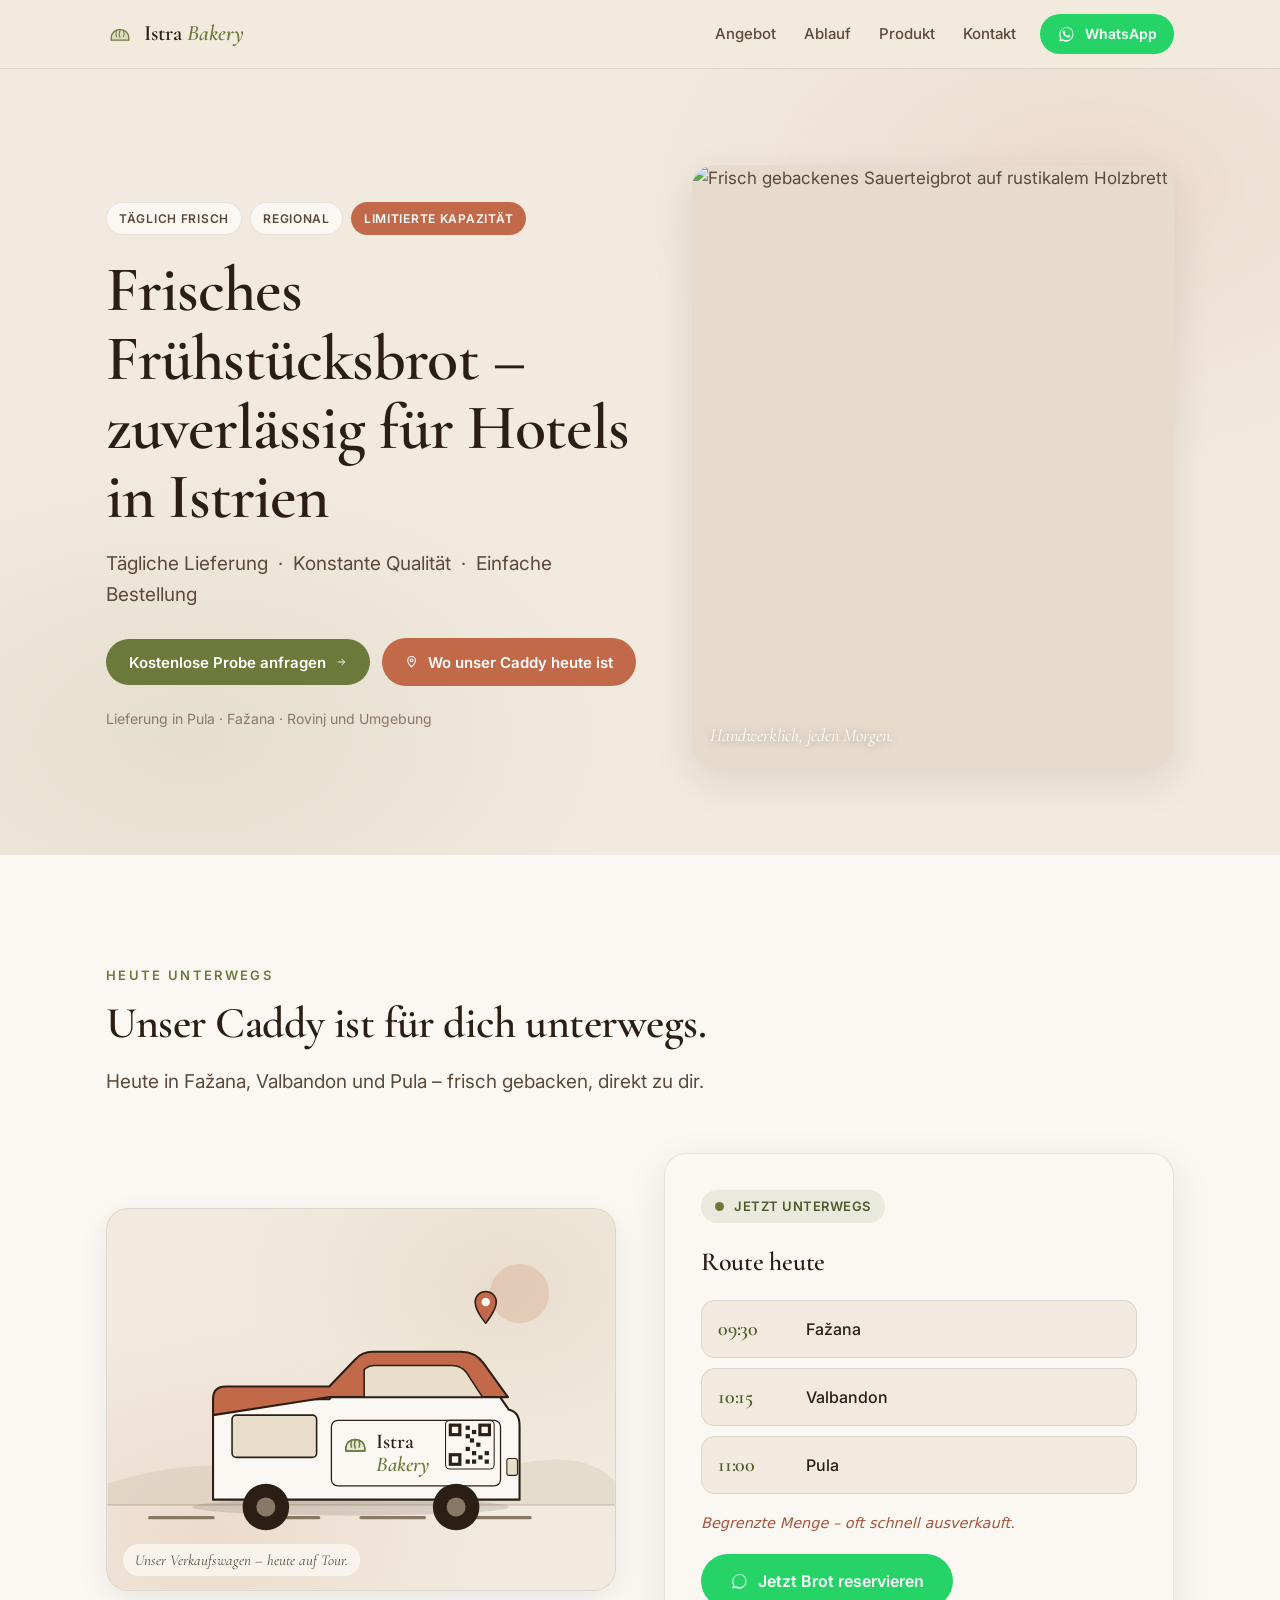
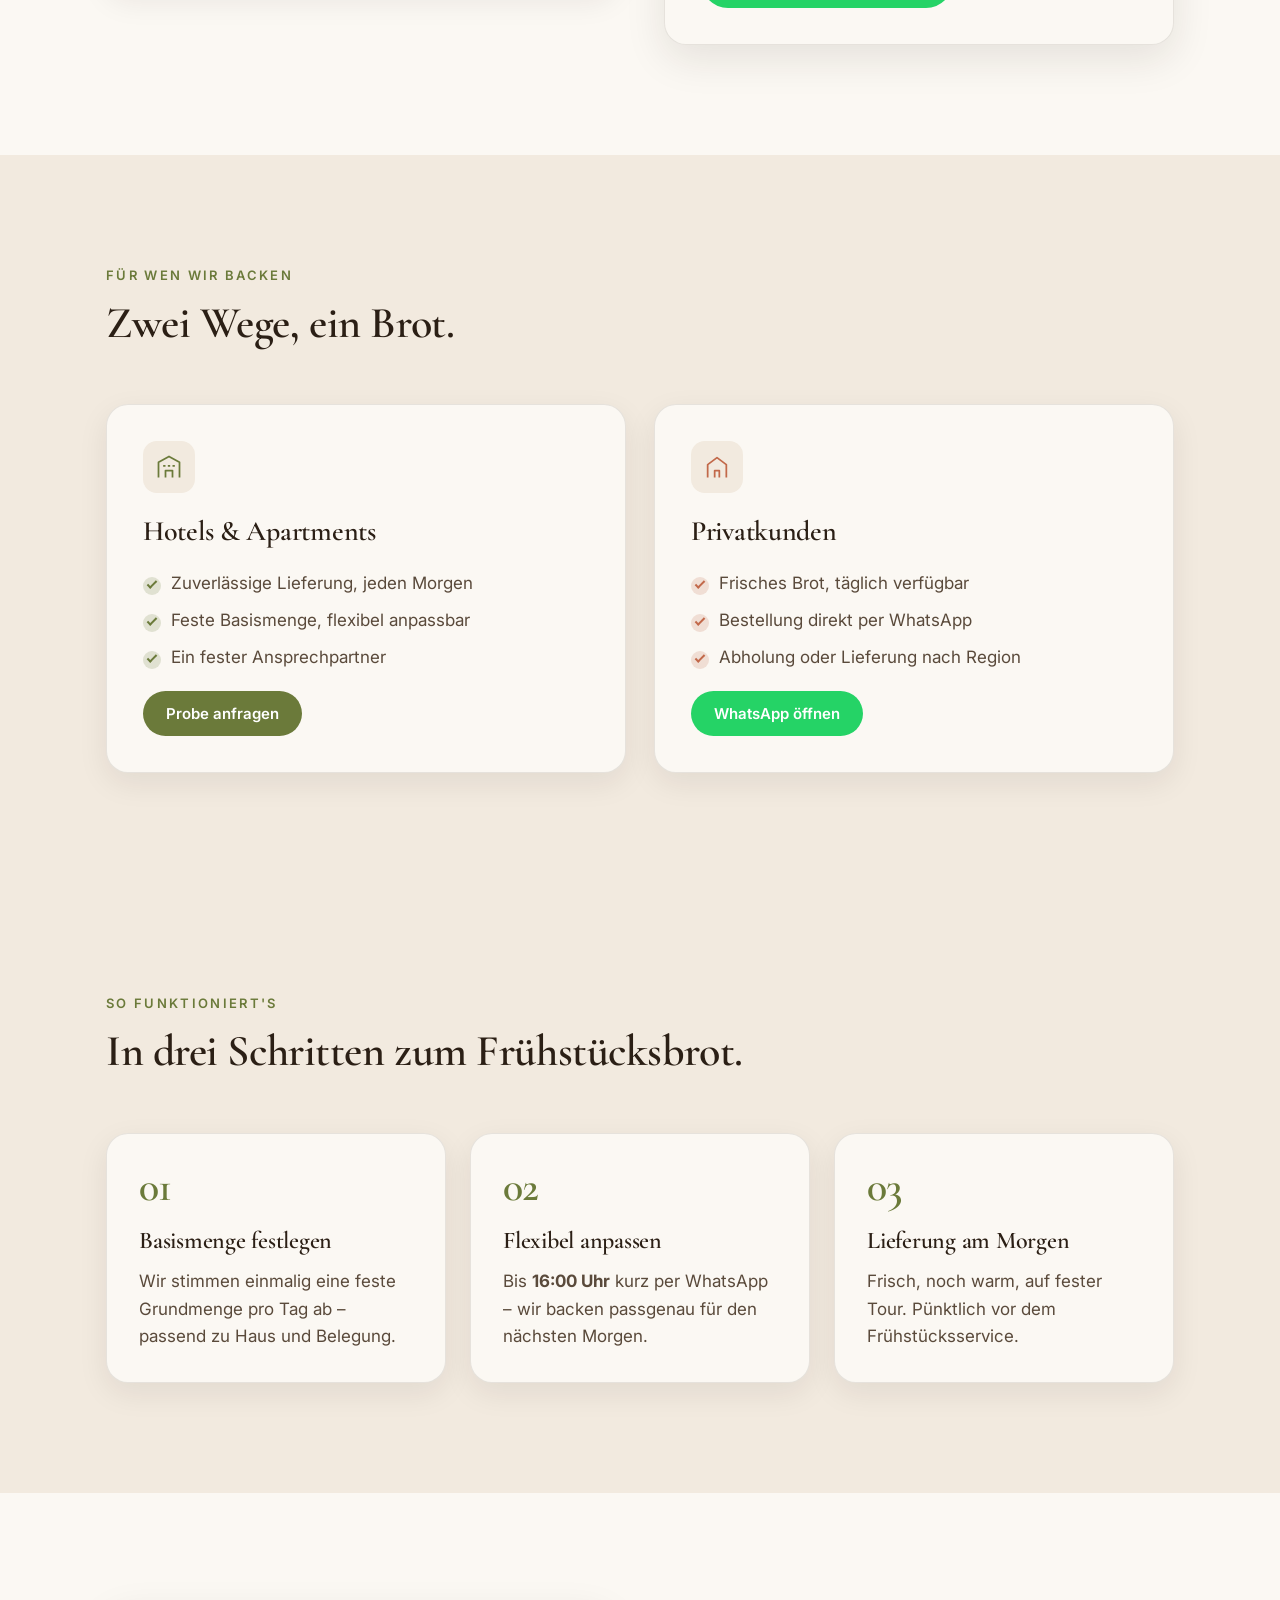
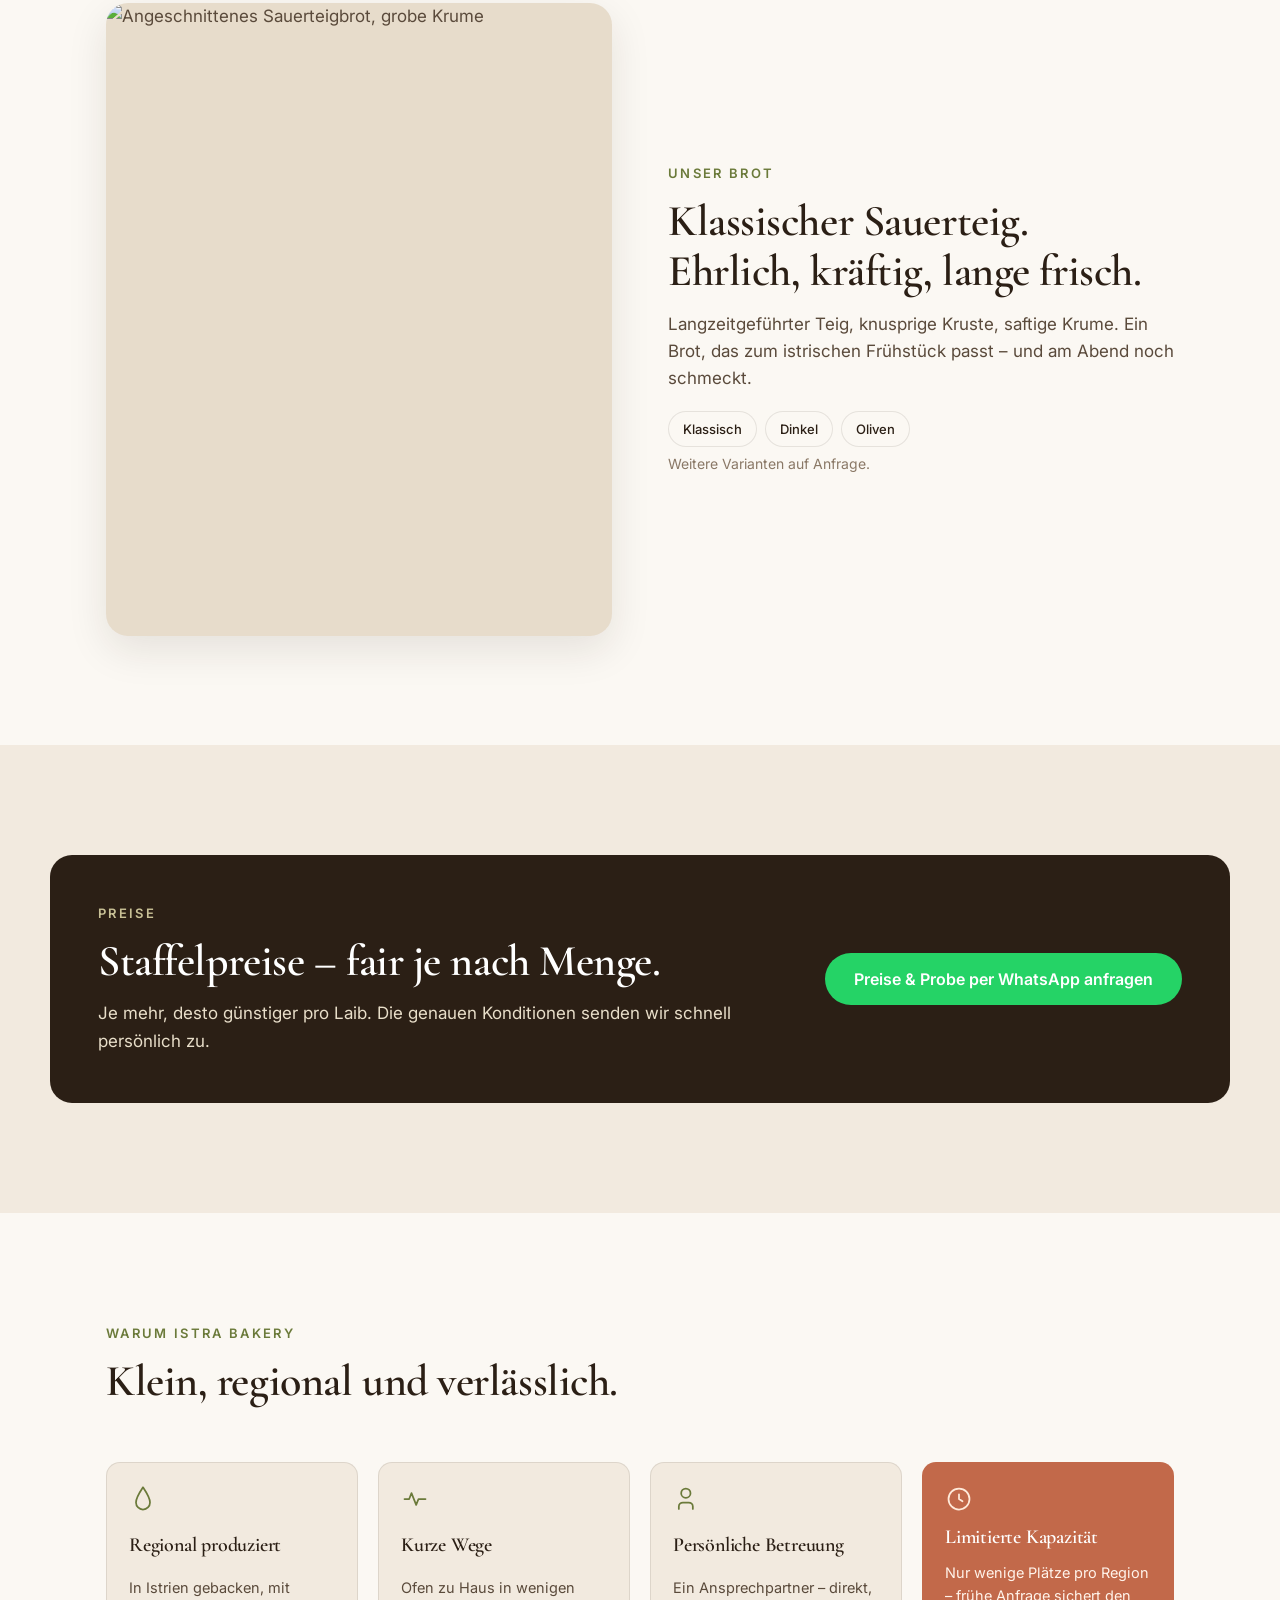
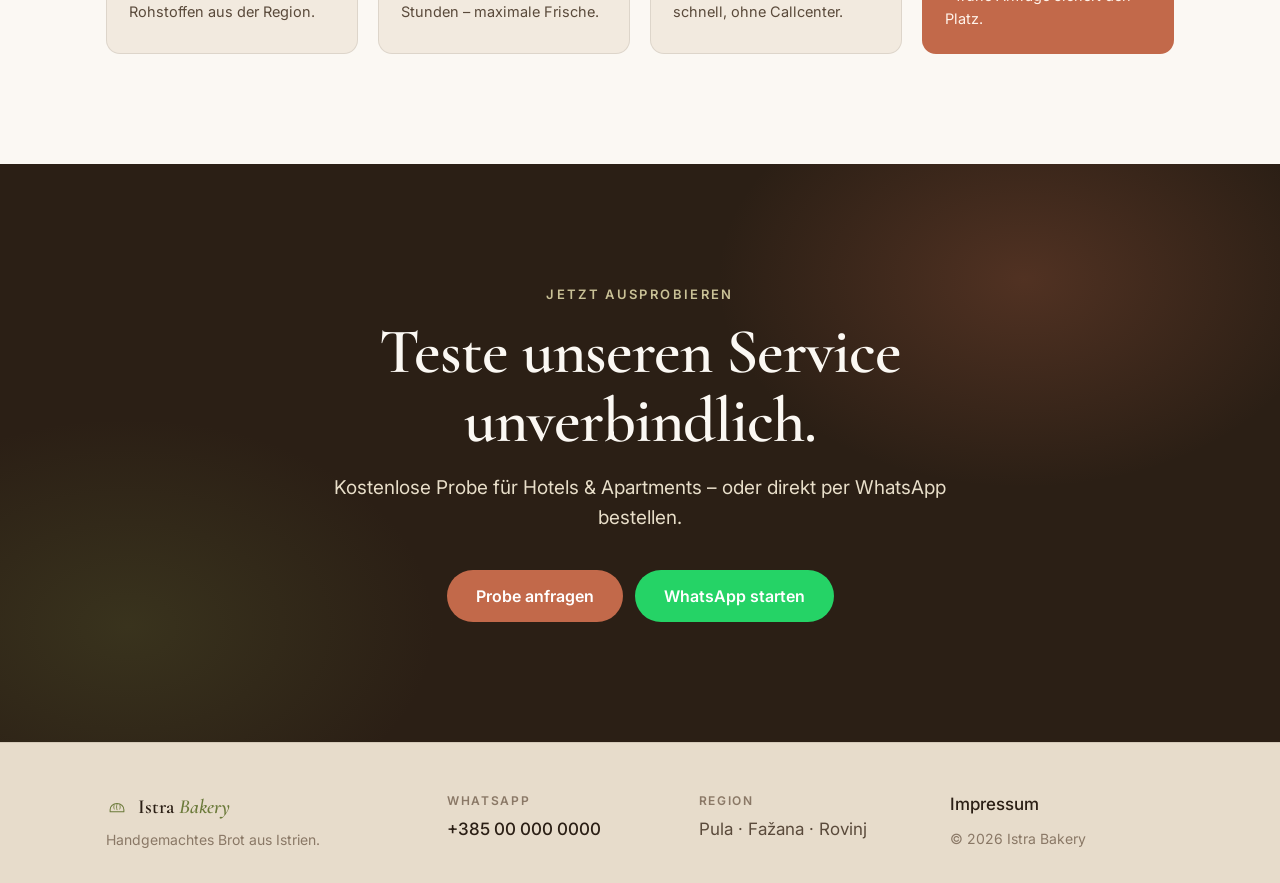
==== commit 9450c0fa: "Remove Warum wir section Section was redundant and no longer needed on the landing page. Also drops " ====
--- a/index.html
+++ b/index.html
@@ -68,7 +68,7 @@
               Kostenlose Probe anfragen
               <svg width="16" height="16" viewBox="0 0 24 24" aria-hidden="true" focusable="false"><path fill="none" stroke="currentColor" stroke-width="2" stroke-linecap="round" stroke-linejoin="round" d="M5 12h14M13 6l6 6-6 6"/></svg>
             </a>
-            <a class="btn btn--terracotta" href="heute.html">
+            <a class="btn btn--terracotta" href="#route">
               <svg width="18" height="18" viewBox="0 0 24 24" aria-hidden="true" focusable="false"><path fill="none" stroke="currentColor" stroke-width="2" stroke-linecap="round" stroke-linejoin="round" d="M12 21s-7-6.5-7-12a7 7 0 1 1 14 0c0 5.5-7 12-7 12z"/><circle cx="12" cy="9" r="2.5" fill="none" stroke="currentColor" stroke-width="2"/></svg>
               Wo unser Caddy heute ist
             </a>
@@ -84,6 +84,141 @@
             width="1200" height="1400" loading="eager" decoding="async" fetchpriority="high" />
           <figcaption class="hero__caption">Handwerklich, jeden Morgen.</figcaption>
         </figure>
+      </div>
+    </section>
+
+    <!-- CADDY / ROUTE -->
+    <section id="route" class="section section--alt route">
+      <div class="container">
+        <header class="section__head route__head">
+          <p class="eyebrow">Heute unterwegs</p>
+          <h2 class="heading">Unser Caddy ist für dich unterwegs.</h2>
+          <p class="lead">Heute in Fažana, Valbandon und Pula – frisch gebacken, direkt zu dir.</p>
+        </header>
+
+        <div class="route__grid">
+          <figure class="route__media reveal">
+            <svg viewBox="0 0 480 360" role="img" aria-label="Unser Caddy mit Istra-Bakery-Branding und QR-Code" xmlns="http://www.w3.org/2000/svg">
+              <!-- Warm background wash -->
+              <defs>
+                <radialGradient id="routeBg" cx="78%" cy="20%" r="75%">
+                  <stop offset="0%" stop-color="#E7DCCB" stop-opacity="0.9"/>
+                  <stop offset="100%" stop-color="#F2EADF" stop-opacity="0"/>
+                </radialGradient>
+                <radialGradient id="routeGlow" cx="20%" cy="85%" r="55%">
+                  <stop offset="0%" stop-color="#C2694A" stop-opacity="0.12"/>
+                  <stop offset="100%" stop-color="#C2694A" stop-opacity="0"/>
+                </radialGradient>
+              </defs>
+              <rect x="0" y="0" width="480" height="360" fill="url(#routeBg)"/>
+              <rect x="0" y="0" width="480" height="360" fill="url(#routeGlow)"/>
+
+              <!-- Sun / disc -->
+              <circle cx="390" cy="80" r="28" fill="#C2694A" opacity="0.18"/>
+
+              <!-- Road -->
+              <path d="M0 280 L480 280" stroke="#2B1F15" stroke-opacity="0.12" stroke-width="2"/>
+              <path d="M40 292 L100 292 M140 292 L200 292 M240 292 L300 292 M340 292 L400 292" stroke="#8A7866" stroke-width="3" stroke-linecap="round"/>
+
+              <!-- Subtle hill silhouette -->
+              <path d="M0 260 Q 90 230 180 252 T 360 248 T 480 258 L 480 280 L 0 280 Z" fill="#6B7A3A" fill-opacity="0.10"/>
+
+              <!-- Caddy body (van-like) -->
+              <!-- Shadow under van -->
+              <ellipse cx="230" cy="282" rx="150" ry="8" fill="#2B1F15" fill-opacity="0.12"/>
+
+              <!-- Main body -->
+              <path d="M100 275 L100 195 Q100 180 115 180 L210 180 L235 150 Q240 144 250 144 L335 144 Q348 144 355 154 L380 190 Q390 192 390 205 L390 275 Z"
+                    fill="#FBF8F3" stroke="#2B1F15" stroke-width="2" stroke-linejoin="round"/>
+
+              <!-- Terracotta roof accent -->
+              <path d="M100 195 L100 180 Q100 168 112 168 L210 168 L235 142 Q241 135 251 135 L335 135 Q348 135 356 146 L379 178 L210 178 L100 195 Z"
+                    fill="#C2694A" stroke="#2B1F15" stroke-width="2" stroke-linejoin="round"/>
+
+              <!-- Windshield -->
+              <path d="M243 152 Q247 148 253 148 L326 148 Q335 148 340 155 L355 178 L243 178 Z"
+                    fill="#E8DEC9" stroke="#2B1F15" stroke-width="1.5" stroke-linejoin="round"/>
+              <!-- Side window -->
+              <rect x="118" y="195" width="80" height="40" rx="4" fill="#E8DEC9" stroke="#2B1F15" stroke-width="1.5"/>
+
+              <!-- Brand panel on side of van -->
+              <rect x="212" y="200" width="160" height="62" rx="6" fill="#FBF8F3" stroke="#2B1F15" stroke-width="1.2"/>
+              <!-- Wheat / bread mark -->
+              <g transform="translate(222 210) scale(0.9)" stroke="#6B7A3A" stroke-width="1.5" fill="none" stroke-linejoin="round" stroke-linecap="round">
+                <path d="M4 18c0-5 4-9 10-9s10 4 10 9v3H4v-3z" fill="#6B7A3A" fill-opacity="0.15"/>
+                <path d="M4 18c0-5 4-9 10-9s10 4 10 9v3H4v-3z"/>
+                <path d="M10 11c-1 2-1 4 0 6M14 10c-1 2-1 6 0 8M18 11c1 2 1 4 0 6"/>
+              </g>
+              <!-- Brand text -->
+              <text x="254" y="226" font-family="Cormorant Garamond, Georgia, serif" font-size="20" font-weight="600" fill="#2B1F15">Istra</text>
+              <text x="254" y="248" font-family="Cormorant Garamond, Georgia, serif" font-size="20" font-weight="600" font-style="italic" fill="#6B7A3A">Bakery</text>
+
+              <!-- QR code tile -->
+              <rect x="320" y="200" width="46" height="46" rx="4" fill="#FBF8F3" stroke="#2B1F15" stroke-width="1"/>
+              <g fill="#2B1F15">
+                <!-- 7x7 stylized QR grid -->
+                <rect x="323" y="203" width="12" height="12"/>
+                <rect x="326" y="206" width="6" height="6" fill="#FBF8F3"/>
+                <rect x="351" y="203" width="12" height="12"/>
+                <rect x="354" y="206" width="6" height="6" fill="#FBF8F3"/>
+                <rect x="323" y="231" width="12" height="12"/>
+                <rect x="326" y="234" width="6" height="6" fill="#FBF8F3"/>
+                <!-- Random inner cells -->
+                <rect x="339" y="205" width="4" height="4"/>
+                <rect x="345" y="209" width="4" height="4"/>
+                <rect x="339" y="213" width="4" height="4"/>
+                <rect x="343" y="217" width="4" height="4"/>
+                <rect x="349" y="221" width="4" height="4"/>
+                <rect x="339" y="225" width="4" height="4"/>
+                <rect x="345" y="229" width="4" height="4"/>
+                <rect x="351" y="233" width="4" height="4"/>
+                <rect x="357" y="229" width="4" height="4"/>
+                <rect x="339" y="237" width="4" height="4"/>
+                <rect x="345" y="237" width="4" height="4"/>
+                <rect x="357" y="237" width="4" height="4"/>
+              </g>
+
+              <!-- Front grill / headlight -->
+              <rect x="378" y="236" width="10" height="16" rx="2" fill="#E8DEC9" stroke="#2B1F15" stroke-width="1"/>
+
+              <!-- Wheels -->
+              <g>
+                <circle cx="150" cy="282" r="22" fill="#2B1F15"/>
+                <circle cx="150" cy="282" r="9" fill="#8A7866"/>
+                <circle cx="330" cy="282" r="22" fill="#2B1F15"/>
+                <circle cx="330" cy="282" r="9" fill="#8A7866"/>
+              </g>
+
+              <!-- Location pin floating above -->
+              <g transform="translate(344 76)">
+                <path d="M14 32 Q 4 20 4 12 a10 10 0 1 1 20 0 c0 8 -10 20 -10 20 z" fill="#C2694A" stroke="#2B1F15" stroke-width="1.5" stroke-linejoin="round"/>
+                <circle cx="14" cy="12" r="4" fill="#FBF8F3"/>
+              </g>
+            </svg>
+            <figcaption class="route__caption">Unser Verkaufswagen – heute auf Tour.</figcaption>
+          </figure>
+
+          <div class="route__panel reveal">
+            <span class="route__status">
+              <span class="route__pulse" aria-hidden="true"></span>
+              Jetzt unterwegs
+            </span>
+
+            <h3 class="route__panel-title">Route heute</h3>
+            <ol class="route__stops">
+              <li><span class="route__time">09:30</span><span class="route__place">Fažana</span></li>
+              <li><span class="route__time">10:15</span><span class="route__place">Valbandon</span></li>
+              <li><span class="route__time">11:00</span><span class="route__place">Pula</span></li>
+            </ol>
+
+            <p class="route__note">Begrenzte Menge – oft schnell ausverkauft.</p>
+
+            <a class="btn btn--whatsapp btn--lg" data-wa="b2c" href="#">
+              <svg width="18" height="18" viewBox="0 0 24 24" aria-hidden="true" focusable="false"><path fill="currentColor" d="M19.05 4.91A10 10 0 0 0 4.1 17.3L3 22l4.79-1.05a10 10 0 0 0 4.82 1.23h.01A10 10 0 0 0 22 12.18a9.94 9.94 0 0 0-2.95-7.27zM12.62 20.2h-.01a8.25 8.25 0 0 1-4.2-1.15l-.3-.18-2.84.62.62-2.77-.2-.31a8.26 8.26 0 1 1 6.93 3.8z"/></svg>
+              Jetzt Brot reservieren
+            </a>
+          </div>
+        </div>
       </div>
     </section>
 
@@ -125,36 +260,6 @@
       </div>
     </section>
 
-    <!-- PROBLEM / LÖSUNG -->
-    <section id="problem" class="section section--alt">
-      <div class="container">
-        <header class="section__head">
-          <p class="eyebrow">Warum wir</p>
-          <h2 class="heading">Schluss mit Brot-Stress in der Saison.</h2>
-        </header>
-
-        <div class="ps-grid">
-          <div class="ps-col ps-col--problem reveal">
-            <h3 class="ps-col__title">Typisch in Istrien</h3>
-            <ul class="ps-list">
-              <li><span class="ps-mark ps-mark--x" aria-hidden="true">×</span> Unzuverlässige Lieferanten mitten in der Saison</li>
-              <li><span class="ps-mark ps-mark--x" aria-hidden="true">×</span> Schwankende Qualität von Tag zu Tag</li>
-              <li><span class="ps-mark ps-mark--x" aria-hidden="true">×</span> Kurzfristige Engpässe bei vollem Haus</li>
-            </ul>
-          </div>
-
-          <div class="ps-col ps-col--solution reveal">
-            <h3 class="ps-col__title">Mit Istra Bakery</h3>
-            <ul class="ps-list">
-              <li><span class="ps-mark ps-mark--check" aria-hidden="true">✓</span> Tägliche Produktion, feste Touren</li>
-              <li><span class="ps-mark ps-mark--check" aria-hidden="true">✓</span> Gleiches Rezept, gleiche Qualität</li>
-              <li><span class="ps-mark ps-mark--check" aria-hidden="true">✓</span> Menge flexibel per WhatsApp anpassbar</li>
-            </ul>
-          </div>
-        </div>
-      </div>
-    </section>
-
     <!-- ABLAUF -->
     <section id="ablauf" class="section">
       <div class="container">
@@ -290,7 +395,6 @@
         <p>Pula · Fažana · Rovinj</p>
       </div>
       <div class="footer__col footer__col--legal">
-        <a href="preise.html" class="footer__link muted">Preise</a>
         <a href="#" class="footer__link muted">Impressum</a>
         <p class="muted small">© <span id="year">2026</span> Istra Bakery</p>
       </div>
--- a/styles.css
+++ b/styles.css
@@ -350,46 +350,6 @@
 .card--b2c .ticks li::before { background: var(--color-terracotta); }
 .card--b2c .ticks li::after  { border-color: var(--color-terracotta); }
 
-/* ---------- Problem / Solution ---------- */
-.ps-grid {
-  display: grid;
-  grid-template-columns: 1fr;
-  gap: 20px;
-}
-@media (min-width: 820px) {
-  .ps-grid { grid-template-columns: 1fr 1fr; gap: 28px; }
-}
-.ps-col {
-  background: var(--color-sand);
-  border-radius: var(--radius-lg);
-  padding: clamp(24px, 3vw, 36px);
-  border: 1px solid var(--color-line);
-}
-.ps-col--solution {
-  background: var(--color-ink);
-  color: #E8DEC9;
-  border-color: transparent;
-}
-.ps-col--solution .ps-col__title { color: #fff; }
-.ps-col__title {
-  font-family: var(--font-serif);
-  font-size: clamp(20px, 2.2vw, 24px);
-  margin-bottom: 18px;
-  color: var(--color-ink);
-}
-.ps-list { list-style: none; padding: 0; margin: 0; display: grid; gap: 14px; }
-.ps-list li { display: flex; gap: 12px; align-items: flex-start; }
-.ps-mark {
-  flex: none;
-  width: 24px; height: 24px;
-  display: inline-flex; align-items: center; justify-content: center;
-  border-radius: 50%;
-  font-weight: 700; font-size: 14px;
-  line-height: 1;
-}
-.ps-mark--x { background: rgba(194,105,74,.18); color: var(--color-terracotta); }
-.ps-mark--check { background: rgba(107,122,58,.25); color: #E3E8C3; }
-
 /* ---------- Steps ---------- */
 .steps {
   list-style: none; padding: 0; margin: 0;
@@ -595,439 +555,130 @@
   .reveal { opacity: 1; transform: none; }
 }
 
-/* ===========================================================
-   heute.html — Routes landing page
-   =========================================================== */
-
-/* ---------- Routes Hero (compact, no media) ---------- */
-.routes-hero {
-  padding: clamp(44px, 7vw, 84px) 0 clamp(28px, 4vw, 56px);
-  position: relative;
+/* ---------- Route / Caddy ---------- */
+.route__head { text-align: left; max-width: 680px; }
+
+.route__grid {
+  display: grid;
+  grid-template-columns: 1fr;
+  gap: clamp(24px, 4vw, 48px);
+  align-items: center;
+}
+@media (min-width: 900px) {
+  .route__grid { grid-template-columns: 1fr 1fr; }
+}
+
+.route__media {
+  margin: 0;
+  border-radius: var(--radius-lg);
   overflow: hidden;
-}
-.routes-hero::before {
-  content: "";
-  position: absolute; inset: 0;
-  background: radial-gradient(55% 60% at 85% 10%, rgba(194,105,74,.12), transparent 60%),
-              radial-gradient(50% 60% at 10% 90%, rgba(107,122,58,.10), transparent 60%);
-  pointer-events: none;
-}
-.routes-hero__grid {
-  position: relative;
-  display: grid;
-  grid-template-columns: 1fr;
-  gap: clamp(24px, 4vw, 40px);
-}
-.routes-hero__copy { max-width: 760px; }
-.routes-hero__ticks { margin-top: 22px; }
-.routes-hero .cta-row { margin-top: 26px; }
-
-@media (max-width: 520px) {
-  .routes-hero .cta-row .btn { width: 100%; }
-}
-
-/* ---------- Map Section layout ---------- */
-.map-section__grid {
-  display: grid;
-  grid-template-columns: 1fr;
-  gap: clamp(28px, 4vw, 48px);
-  align-items: start;
-}
-@media (min-width: 900px) {
-  .map-section__grid { grid-template-columns: 1fr 1.25fr; }
-}
-.map-section__head { margin-bottom: 20px; }
-.map-section__head .heading { margin-top: 0; }
-.map-section__side { display: grid; gap: 22px; align-content: start; }
-
-/* Legend */
-.legend {
+  background: var(--color-sand);
+  border: 1px solid var(--color-line);
+  box-shadow: var(--shadow-soft);
+  aspect-ratio: 4 / 3;
+  display: grid;
+  place-items: center;
+  position: relative;
+}
+.route__media svg { width: 100%; height: 100%; display: block; }
+.route__caption {
+  position: absolute; left: 16px; bottom: 14px;
+  font-family: var(--font-serif);
+  font-style: italic;
+  font-size: 15px;
+  color: var(--color-ink-soft);
+  background: rgba(251,248,243,.8);
+  padding: 4px 12px;
+  border-radius: 999px;
+  backdrop-filter: blur(4px);
+  -webkit-backdrop-filter: blur(4px);
+}
+
+.route__panel {
+  background: var(--color-warm-white);
+  border: 1px solid var(--color-line);
+  border-radius: var(--radius-lg);
+  padding: clamp(24px, 3vw, 36px);
+  box-shadow: var(--shadow-card);
+  display: grid;
+  gap: 18px;
+}
+
+.route__status {
+  display: inline-flex;
+  align-items: center;
+  gap: 10px;
+  justify-self: start;
+  padding: 6px 14px;
+  border-radius: 999px;
+  background: rgba(107,122,58,.12);
+  color: var(--color-olive-dk);
+  font-size: 13px;
+  font-weight: 600;
+  letter-spacing: 0.04em;
+  text-transform: uppercase;
+}
+.route__pulse {
+  width: 9px; height: 9px;
+  border-radius: 50%;
+  background: var(--color-olive);
+  box-shadow: 0 0 0 0 rgba(107,122,58,.55);
+  animation: route-pulse 1.8s ease-out infinite;
+  flex: none;
+}
+@keyframes route-pulse {
+  0%   { box-shadow: 0 0 0 0 rgba(107,122,58,.55); }
+  70%  { box-shadow: 0 0 0 10px rgba(107,122,58,0); }
+  100% { box-shadow: 0 0 0 0 rgba(107,122,58,0); }
+}
+@media (prefers-reduced-motion: reduce) {
+  .route__pulse { animation: none; }
+}
+
+.route__panel-title {
+  font-family: var(--font-serif);
+  font-size: clamp(22px, 2.4vw, 26px);
+  color: var(--color-ink);
+}
+
+.route__stops {
   list-style: none; padding: 0; margin: 0;
   display: grid; gap: 10px;
+  counter-reset: stop;
+}
+.route__stops li {
+  display: grid;
+  grid-template-columns: 72px 1fr;
+  align-items: baseline;
+  gap: 16px;
+  padding: 12px 16px;
   background: var(--color-sand);
-  border: 1px solid var(--color-line);
   border-radius: var(--radius-md);
-  padding: 16px 18px;
-}
-.legend li {
-  display: inline-flex;
-  align-items: center;
-  gap: 12px;
+  border: 1px solid var(--color-line);
+}
+.route__time {
+  font-family: var(--font-serif);
+  font-size: 20px;
+  color: var(--color-olive-dk);
+  font-weight: 600;
+  letter-spacing: -0.01em;
+}
+.route__place {
+  color: var(--color-ink);
+  font-weight: 500;
+  font-size: 16px;
+}
+
+.route__note {
+  color: var(--color-terracotta-dk);
   font-size: 14.5px;
-  color: var(--color-ink-soft);
-}
-.legend__dot {
-  width: 14px; height: 14px;
-  border-radius: 50%;
-  border: 2px solid var(--color-warm-white);
-  box-shadow: 0 2px 6px rgba(43,31,21,.18);
-  flex: none;
-}
-.legend__dot--active  { background: var(--color-olive); }
-.legend__dot--request { background: var(--color-terracotta); }
-
-/* Regions / pills block */
-.map-regions__title {
-  font-size: 12px;
-  letter-spacing: 0.14em;
-  text-transform: uppercase;
-  color: var(--color-ink-mute);
-  font-weight: 600;
-  margin-bottom: 10px;
-}
-.map-regions .pills { margin: 0; }
-
-/* Filter tabs */
-.map-filters {
-  display: inline-flex;
-  flex-wrap: wrap;
-  gap: 6px;
-  padding: 6px;
-  background: var(--color-warm-white);
-  border: 1px solid var(--color-line);
-  border-radius: 999px;
-  margin-bottom: 16px;
-  box-shadow: var(--shadow-soft);
-}
-.map-filter {
-  border: 0;
-  background: transparent;
-  color: var(--color-ink-soft);
-  font-family: inherit;
-  font-size: 14px;
-  font-weight: 600;
-  padding: 9px 16px;
-  border-radius: 999px;
-  cursor: pointer;
-  transition: background .18s ease, color .18s ease;
-}
-.map-filter:hover { color: var(--color-ink); }
-.map-filter.is-active {
-  background: var(--color-ink);
-  color: var(--color-warm-white);
-}
-.map-filter:focus-visible {
-  outline: 2px solid var(--color-olive);
-  outline-offset: 2px;
-}
-
-/* Map card */
-.map-card {
-  background: var(--color-warm-white);
-  border: 1px solid var(--color-line);
-  border-radius: var(--radius-lg);
-  overflow: hidden;
-  box-shadow: var(--shadow-card);
-}
-#routeMap {
-  width: 100%;
-  height: 360px;
-  background: var(--color-sand);
-}
-@media (min-width: 720px)  { #routeMap { height: 420px; } }
-@media (min-width: 1040px) { #routeMap { height: 480px; } }
-
-.map-card__note { margin-top: 10px; text-align: right; }
-
-/* ---------- Custom Leaflet pins ---------- */
-.leaflet-marker-icon.pin-wrap {
-  background: transparent;
-  border: 0;
-}
-.pin {
-  position: absolute;
-  left: 2px;
-  top: 4px;
-  width: 24px;
-  height: 24px;
-  border-radius: 50% 50% 50% 0;
-  transform: rotate(-45deg);
-  transform-origin: center;
-  border: 3px solid var(--color-warm-white);
-  box-shadow: 0 6px 14px rgba(43,31,21,.28);
-  display: block;
-}
-.pin--active  { background: var(--color-olive); }
-.pin--request { background: var(--color-terracotta); opacity: .92; }
-.pin__dot {
-  position: absolute;
-  left: 50%; top: 50%;
-  width: 6px; height: 6px;
-  background: var(--color-warm-white);
-  border-radius: 50%;
-  transform: translate(-50%, -50%);
-}
-
-/* Leaflet popup override */
-.leaflet-popup-content-wrapper {
-  border-radius: var(--radius-md);
-  box-shadow: var(--shadow-card);
-  background: var(--color-warm-white);
-  color: var(--color-ink-soft);
-  font-family: var(--font-sans);
-  padding: 4px;
-}
-.leaflet-popup-tip { background: var(--color-warm-white); }
-.leaflet-popup-content { margin: 14px 16px; font-size: 14.5px; line-height: 1.5; }
-
-.pop { display: grid; gap: 8px; }
-.pop__name {
-  font-family: var(--font-serif);
-  font-size: 20px;
-  color: var(--color-ink);
-  font-weight: 600;
-  line-height: 1.1;
-}
-.pop__status {
-  display: inline-flex;
-  align-items: center;
-  padding: 3px 10px;
-  border-radius: 999px;
-  font-size: 12px;
-  font-weight: 600;
-  letter-spacing: 0.06em;
-  text-transform: uppercase;
-  justify-self: start;
-}
-.pop__status--active {
-  background: rgba(107,122,58,.15);
-  color: var(--color-olive-dk);
-}
-.pop__status--request {
-  background: rgba(194,105,74,.15);
-  color: var(--color-terracotta-dk);
-}
-.pop__window { color: var(--color-ink-soft); font-size: 14px; margin: 0; }
-.pop__cta { justify-self: start; margin-top: 4px; }
-
-/* ---------- Today stops cards ---------- */
-.today-stops {
-  list-style: none; padding: 0; margin: 0;
-  display: grid;
-  grid-template-columns: 1fr;
-  gap: 16px;
-}
-@media (min-width: 640px) {
-  .today-stops { grid-template-columns: repeat(2, 1fr); }
-}
-@media (min-width: 980px) {
-  .today-stops { grid-template-columns: repeat(4, 1fr); gap: 20px; }
-}
-.today-stop {
-  background: var(--color-warm-white);
-  border: 1px solid var(--color-line);
-  border-radius: var(--radius-lg);
-  padding: 22px;
-  box-shadow: var(--shadow-soft);
-  display: grid;
-  gap: 6px;
-  align-content: start;
-  position: relative;
-}
-.today-stop__time {
-  font-family: var(--font-serif);
-  font-size: 26px;
-  font-weight: 600;
-  color: var(--color-olive-dk);
-  letter-spacing: -0.01em;
-  line-height: 1;
-}
-.today-stop__name {
-  font-family: var(--font-serif);
-  font-size: 22px;
-  color: var(--color-ink);
-  margin-top: 4px;
-}
-.today-stop__meta { color: var(--color-ink-soft); font-size: 14.5px; }
-.today-stop__tag {
-  justify-self: start;
-  margin-top: 10px;
-  font-size: 12px;
-  font-weight: 600;
-  letter-spacing: 0.06em;
-  text-transform: uppercase;
-  padding: 4px 10px;
-  border-radius: 999px;
-}
-.today-stop__tag--active {
-  background: rgba(107,122,58,.15);
-  color: var(--color-olive-dk);
-}
-.today-stop__tag--request {
-  background: rgba(194,105,74,.15);
-  color: var(--color-terracotta-dk);
-}
-
-/* ---------- Ask / out-of-area band ---------- */
-.ask-band {
-  background: var(--color-warm-white);
-  border: 1px solid var(--color-line);
-  border-radius: var(--radius-lg);
-  padding: clamp(24px, 3.5vw, 40px);
-  box-shadow: var(--shadow-soft);
-  display: grid;
-  gap: 22px;
-  align-items: center;
-}
-@media (min-width: 820px) {
-  .ask-band { grid-template-columns: 1.6fr auto; gap: 32px; }
-}
-.ask-band__text .heading { margin-top: 6px; }
-.ask-band__text .body { margin-top: 10px; }
-
-/* ---------- Leaflet tweaks ---------- */
-.leaflet-container {
-  font-family: var(--font-sans);
-  background: var(--color-sand);
-}
-.leaflet-control-attribution {
-  background: rgba(251,248,243,.85) !important;
-  font-size: 11px;
-}
-.leaflet-control-zoom a {
-  background: var(--color-warm-white) !important;
-  color: var(--color-ink) !important;
-  border-color: var(--color-line) !important;
-}
-.leaflet-control-zoom a:hover {
-  background: var(--color-sand) !important;
-}
-
-/* ===========================================================
-   Preise-Seite (preise.html)
-   =========================================================== */
-
-/* Hero on /preise has no media — center copy and widen max width */
-.hero__grid--single { grid-template-columns: 1fr; max-width: 820px; }
-@media (min-width: 900px) {
-  .hero__grid--single { grid-template-columns: 1fr; }
-}
-.hero__intro { max-width: 640px; margin-top: 18px; }
-
-/* ---------- Price tiers ---------- */
-.price-tiers {
-  list-style: none; padding: 0; margin: 0;
-  display: grid; gap: 16px;
-  grid-template-columns: 1fr;
-}
-@media (min-width: 600px) {
-  .price-tiers { grid-template-columns: repeat(2, 1fr); }
-}
-@media (min-width: 980px) {
-  .price-tiers { grid-template-columns: repeat(4, 1fr); gap: 20px; }
-}
-.price-tier {
-  background: var(--color-warm-white);
-  border: 1px solid var(--color-line);
-  border-radius: var(--radius-lg);
-  padding: 28px 24px;
-  display: grid; gap: 4px;
-  color: var(--color-ink-soft);
-  box-shadow: var(--shadow-soft);
-  text-align: left;
-}
-.price-tier__range {
-  font-family: var(--font-serif);
-  font-size: 22px;
-  color: var(--color-ink);
-  font-weight: 600;
-  letter-spacing: -0.01em;
-}
-.price-tier__unit {
-  font-size: 13px;
-  letter-spacing: 0.06em;
-  text-transform: uppercase;
-  color: var(--color-ink-mute);
-  margin-bottom: 10px;
-}
-.price-tier__price {
-  font-family: var(--font-serif);
-  font-size: clamp(32px, 4.2vw, 40px);
-  font-weight: 700;
-  color: var(--color-olive);
-  letter-spacing: -0.02em;
-  line-height: 1.1;
-  display: flex; align-items: baseline; gap: 8px;
-}
-.price-tier__prefix {
-  font-size: 14px;
-  font-weight: 500;
-  color: var(--color-ink-mute);
-  letter-spacing: 0;
-  text-transform: lowercase;
-  font-family: var(--font-sans);
-}
-.price-tier__per {
-  font-size: 14px;
-  color: var(--color-ink-mute);
-}
-.price-tier--featured {
-  background: var(--color-olive);
-  border-color: transparent;
-  color: #F1EED2;
-  box-shadow: var(--shadow-card);
-}
-.price-tier--featured .price-tier__range { color: #fff; }
-.price-tier--featured .price-tier__unit { color: #D9D9B5; }
-.price-tier--featured .price-tier__price { color: #fff; }
-.price-tier--featured .price-tier__prefix { color: #D9D9B5; }
-.price-tier--featured .price-tier__per { color: #E1E1C1; }
-
-.price-note {
-  margin-top: 22px;
-  text-align: center;
-}
-
-/* ---------- Season cards ---------- */
-.season-intro {
-  max-width: 760px;
-  margin: 0 auto 32px;
-  text-align: center;
-}
-.season-cards {
-  display: grid; gap: 18px;
-  grid-template-columns: 1fr;
-  margin-bottom: 32px;
-}
-@media (min-width: 720px) {
-  .season-cards { grid-template-columns: repeat(2, 1fr); }
-}
-.season-card {
-  background: var(--color-warm-white);
-  border: 1px solid var(--color-line);
-  border-radius: var(--radius-lg);
-  padding: 28px;
-  display: grid; gap: 10px;
-  box-shadow: var(--shadow-soft);
-}
-.season-card h3 {
-  font-family: var(--font-serif);
-  font-size: 22px;
-}
-.season-card .ticks li::before { background: var(--color-olive); }
-.season-card .ticks li::after  { border-color: var(--color-olive); }
-.season-card--peak .ticks li::before { background: var(--color-terracotta); }
-.season-card--peak .ticks li::after  { border-color: var(--color-terracotta); }
-.season-card--peak h3 { color: var(--color-terracotta-dk); }
-
-.season-example {
-  max-width: 640px;
-  margin: 0 auto;
-  padding: 24px;
-  background: var(--color-sand-deep);
-  border-radius: var(--radius-md);
-  text-align: center;
-  display: grid; gap: 12px;
-  justify-items: center;
-}
-
-/* ---------- CTA microcopy ---------- */
-.cta-final__micro {
-  margin-top: 20px;
-  color: #C9C196;
-}
-
-/* ---------- Audience grid (3-up) ---------- */
-@media (min-width: 980px) {
-  .audience-grid { grid-template-columns: repeat(3, 1fr); }
-}
+  font-style: italic;
+}
+
+.route__panel .btn { justify-self: start; }
+
+@media (max-width: 560px) {
+  .route__panel .btn { width: 100%; justify-self: stretch; }
+  .route__stops li { grid-template-columns: 60px 1fr; gap: 12px; padding: 11px 14px; }
+  .route__time { font-size: 18px; }
+}
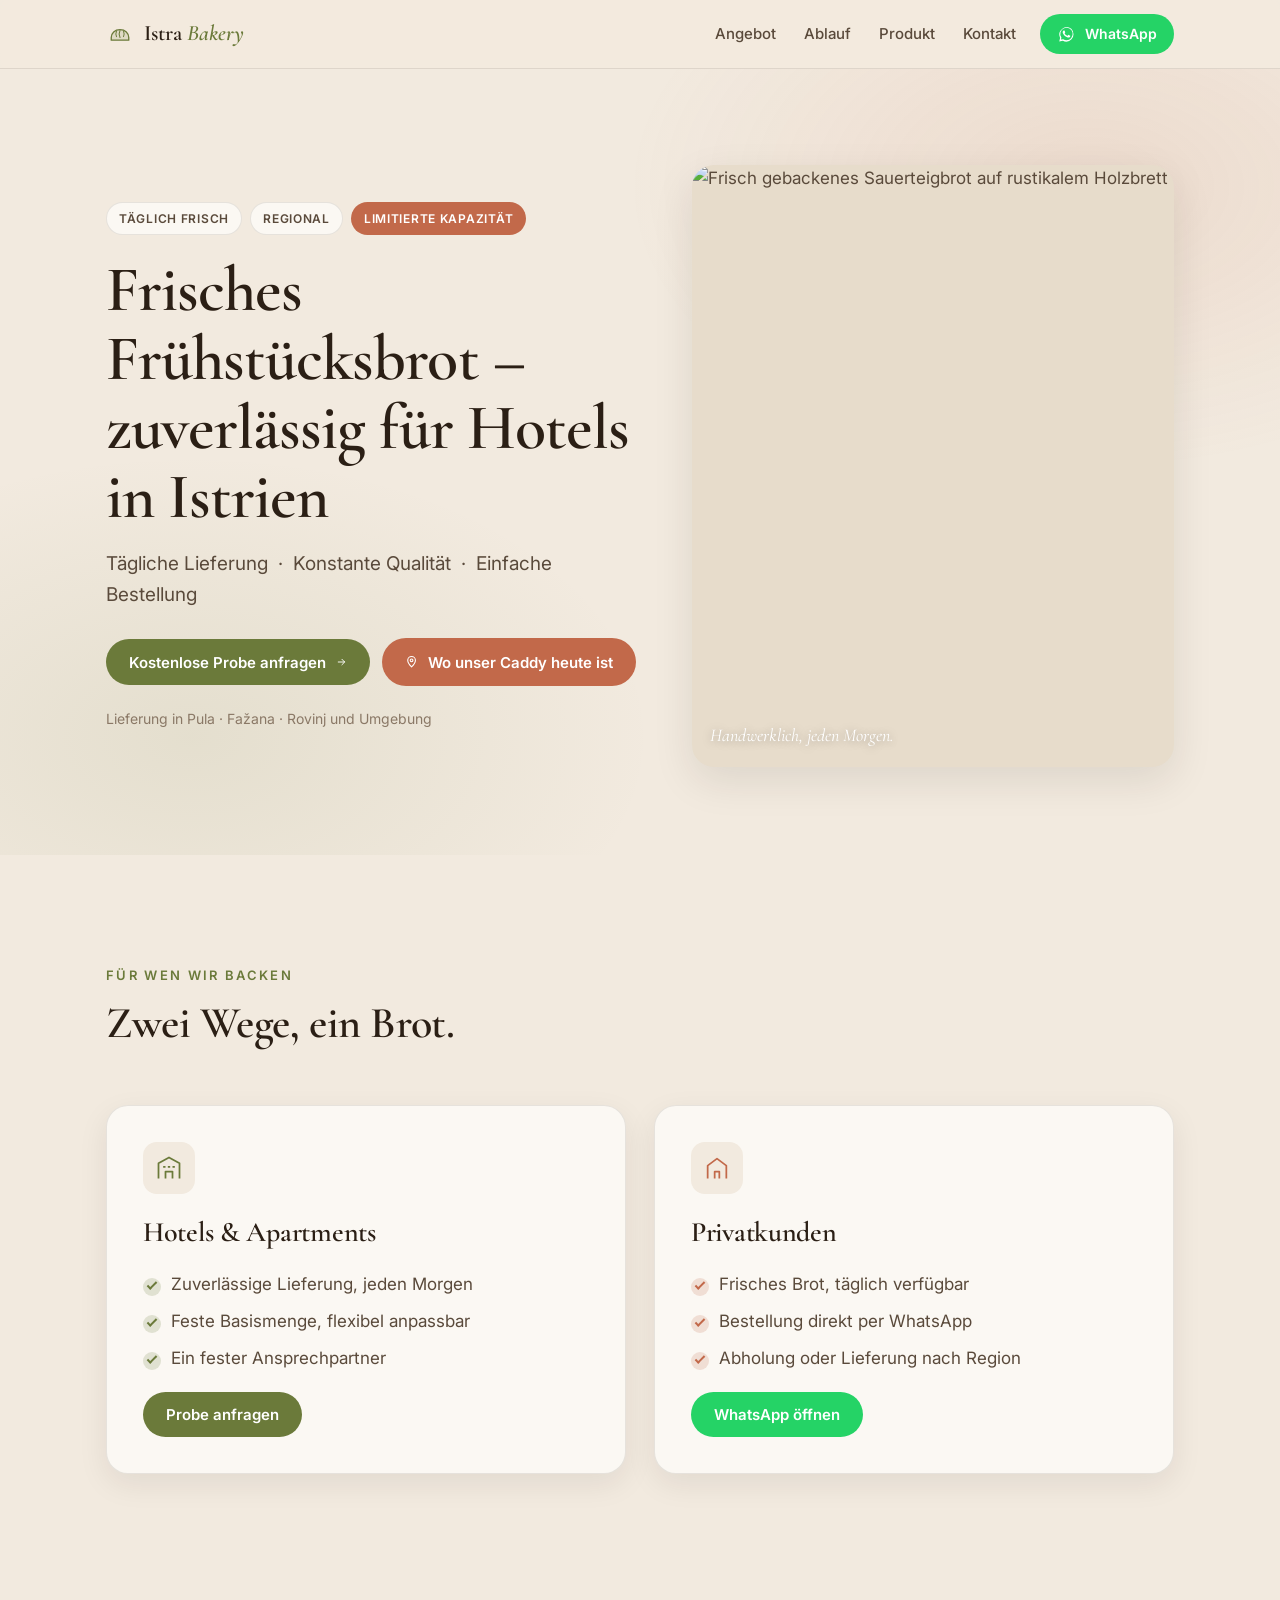
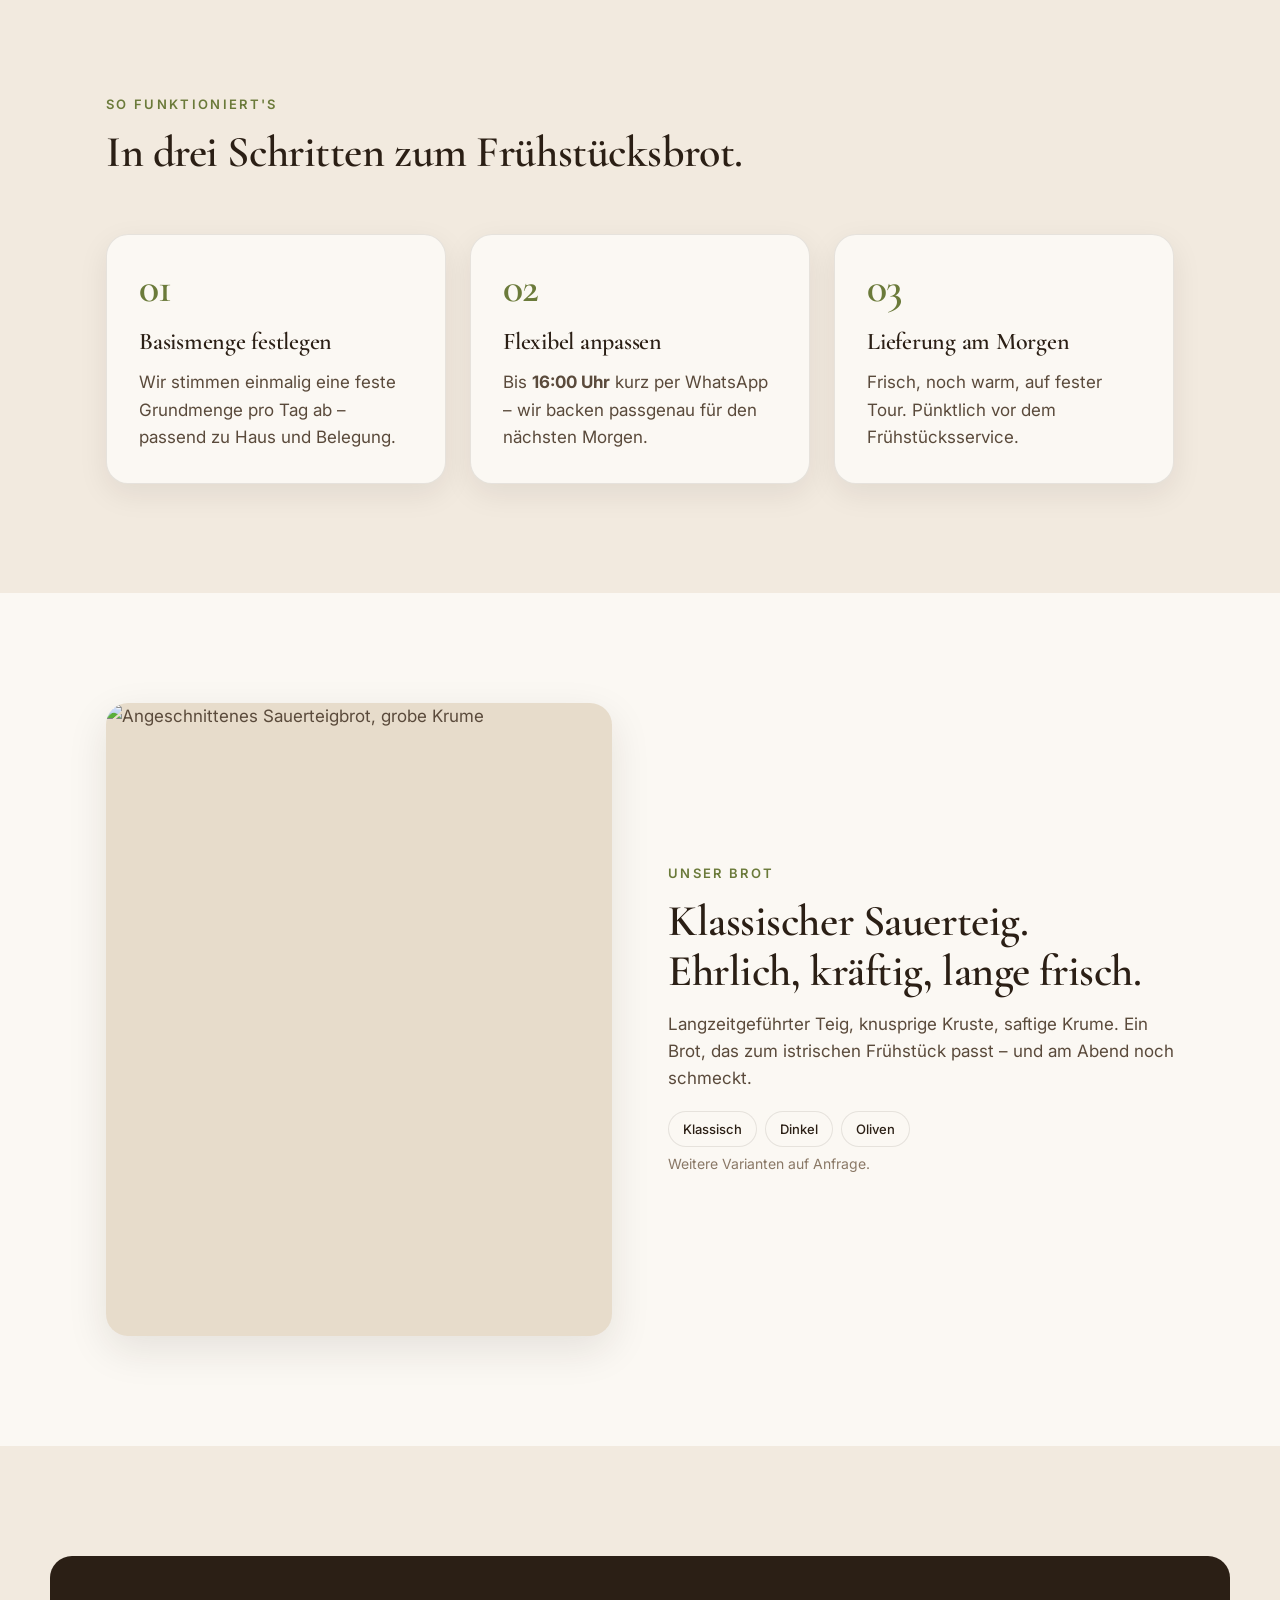
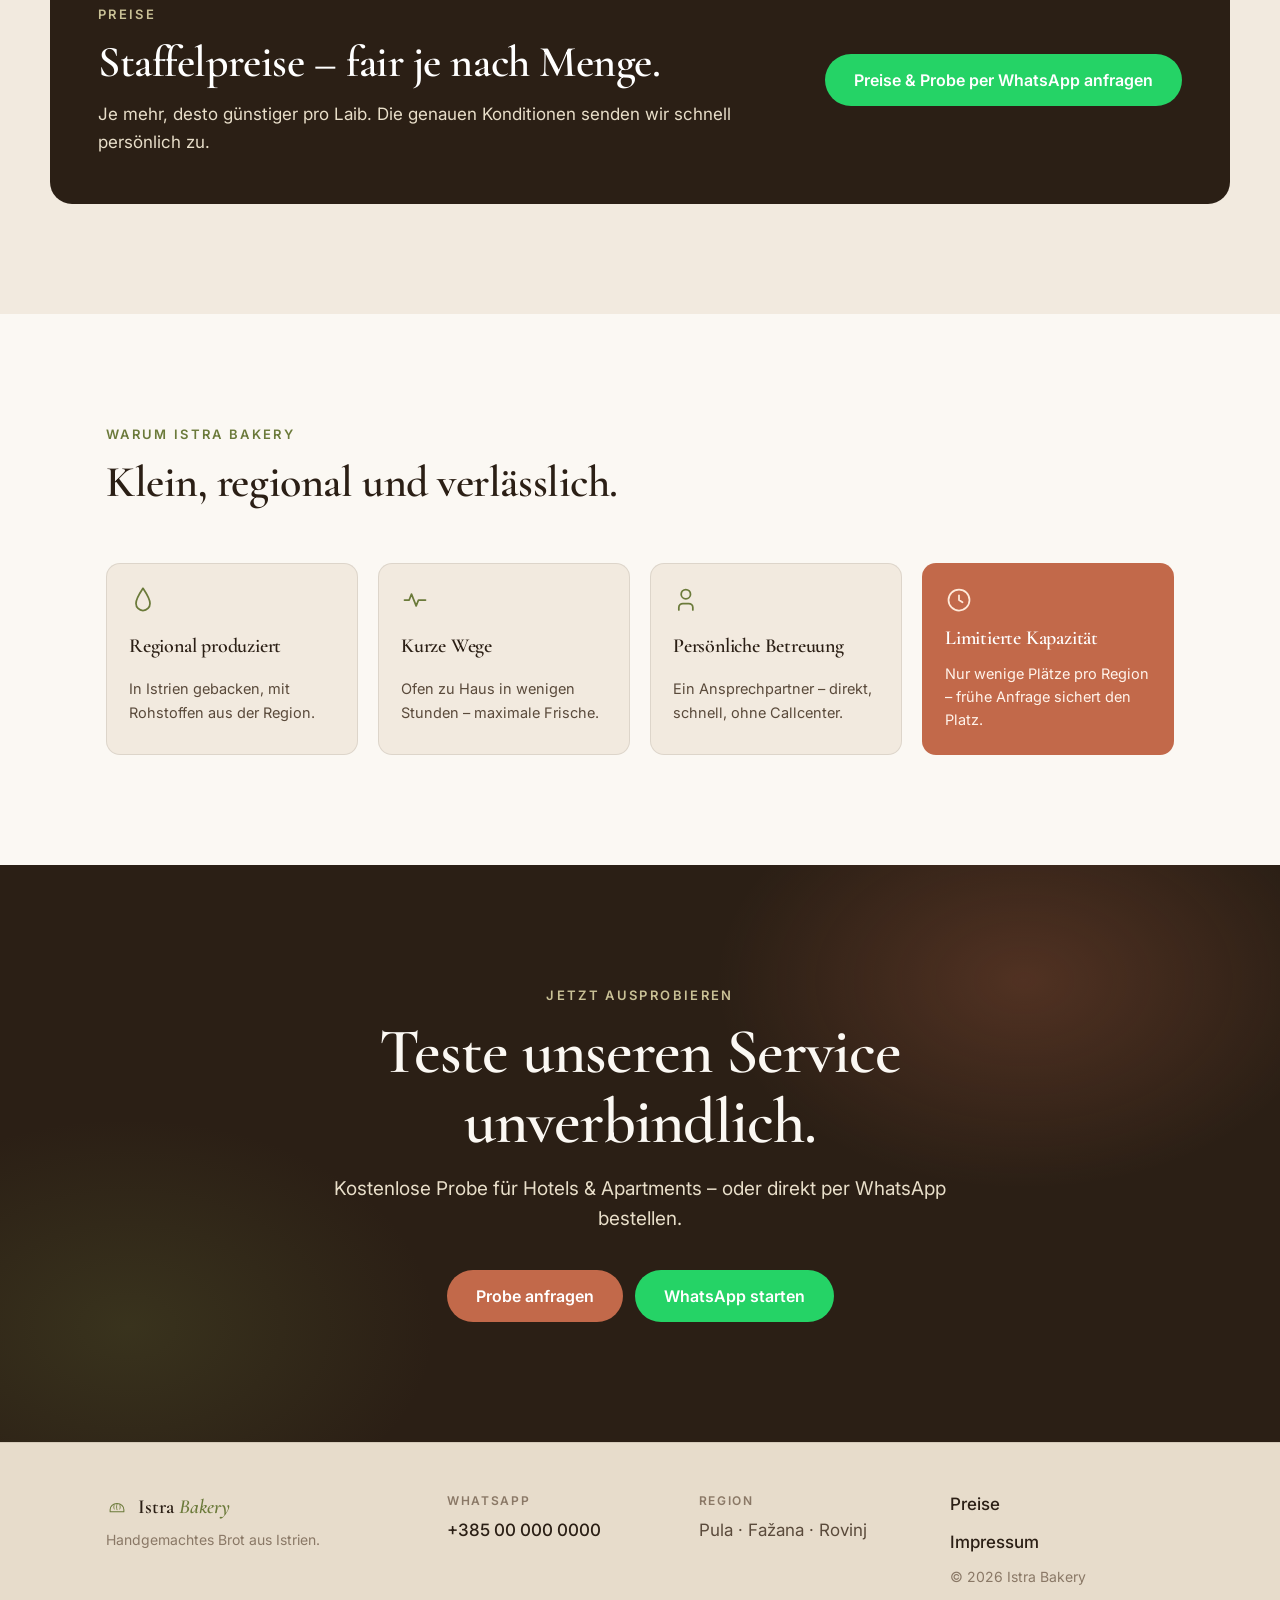
==== commit 0f6a57cb: "Remove Problem/Solution section from homepage" ====
--- a/index.html
+++ b/index.html
@@ -68,7 +68,7 @@
               Kostenlose Probe anfragen
               <svg width="16" height="16" viewBox="0 0 24 24" aria-hidden="true" focusable="false"><path fill="none" stroke="currentColor" stroke-width="2" stroke-linecap="round" stroke-linejoin="round" d="M5 12h14M13 6l6 6-6 6"/></svg>
             </a>
-            <a class="btn btn--terracotta" href="#route">
+            <a class="btn btn--terracotta" href="heute.html">
               <svg width="18" height="18" viewBox="0 0 24 24" aria-hidden="true" focusable="false"><path fill="none" stroke="currentColor" stroke-width="2" stroke-linecap="round" stroke-linejoin="round" d="M12 21s-7-6.5-7-12a7 7 0 1 1 14 0c0 5.5-7 12-7 12z"/><circle cx="12" cy="9" r="2.5" fill="none" stroke="currentColor" stroke-width="2"/></svg>
               Wo unser Caddy heute ist
             </a>
@@ -84,141 +84,6 @@
             width="1200" height="1400" loading="eager" decoding="async" fetchpriority="high" />
           <figcaption class="hero__caption">Handwerklich, jeden Morgen.</figcaption>
         </figure>
-      </div>
-    </section>
-
-    <!-- CADDY / ROUTE -->
-    <section id="route" class="section section--alt route">
-      <div class="container">
-        <header class="section__head route__head">
-          <p class="eyebrow">Heute unterwegs</p>
-          <h2 class="heading">Unser Caddy ist für dich unterwegs.</h2>
-          <p class="lead">Heute in Fažana, Valbandon und Pula – frisch gebacken, direkt zu dir.</p>
-        </header>
-
-        <div class="route__grid">
-          <figure class="route__media reveal">
-            <svg viewBox="0 0 480 360" role="img" aria-label="Unser Caddy mit Istra-Bakery-Branding und QR-Code" xmlns="http://www.w3.org/2000/svg">
-              <!-- Warm background wash -->
-              <defs>
-                <radialGradient id="routeBg" cx="78%" cy="20%" r="75%">
-                  <stop offset="0%" stop-color="#E7DCCB" stop-opacity="0.9"/>
-                  <stop offset="100%" stop-color="#F2EADF" stop-opacity="0"/>
-                </radialGradient>
-                <radialGradient id="routeGlow" cx="20%" cy="85%" r="55%">
-                  <stop offset="0%" stop-color="#C2694A" stop-opacity="0.12"/>
-                  <stop offset="100%" stop-color="#C2694A" stop-opacity="0"/>
-                </radialGradient>
-              </defs>
-              <rect x="0" y="0" width="480" height="360" fill="url(#routeBg)"/>
-              <rect x="0" y="0" width="480" height="360" fill="url(#routeGlow)"/>
-
-              <!-- Sun / disc -->
-              <circle cx="390" cy="80" r="28" fill="#C2694A" opacity="0.18"/>
-
-              <!-- Road -->
-              <path d="M0 280 L480 280" stroke="#2B1F15" stroke-opacity="0.12" stroke-width="2"/>
-              <path d="M40 292 L100 292 M140 292 L200 292 M240 292 L300 292 M340 292 L400 292" stroke="#8A7866" stroke-width="3" stroke-linecap="round"/>
-
-              <!-- Subtle hill silhouette -->
-              <path d="M0 260 Q 90 230 180 252 T 360 248 T 480 258 L 480 280 L 0 280 Z" fill="#6B7A3A" fill-opacity="0.10"/>
-
-              <!-- Caddy body (van-like) -->
-              <!-- Shadow under van -->
-              <ellipse cx="230" cy="282" rx="150" ry="8" fill="#2B1F15" fill-opacity="0.12"/>
-
-              <!-- Main body -->
-              <path d="M100 275 L100 195 Q100 180 115 180 L210 180 L235 150 Q240 144 250 144 L335 144 Q348 144 355 154 L380 190 Q390 192 390 205 L390 275 Z"
-                    fill="#FBF8F3" stroke="#2B1F15" stroke-width="2" stroke-linejoin="round"/>
-
-              <!-- Terracotta roof accent -->
-              <path d="M100 195 L100 180 Q100 168 112 168 L210 168 L235 142 Q241 135 251 135 L335 135 Q348 135 356 146 L379 178 L210 178 L100 195 Z"
-                    fill="#C2694A" stroke="#2B1F15" stroke-width="2" stroke-linejoin="round"/>
-
-              <!-- Windshield -->
-              <path d="M243 152 Q247 148 253 148 L326 148 Q335 148 340 155 L355 178 L243 178 Z"
-                    fill="#E8DEC9" stroke="#2B1F15" stroke-width="1.5" stroke-linejoin="round"/>
-              <!-- Side window -->
-              <rect x="118" y="195" width="80" height="40" rx="4" fill="#E8DEC9" stroke="#2B1F15" stroke-width="1.5"/>
-
-              <!-- Brand panel on side of van -->
-              <rect x="212" y="200" width="160" height="62" rx="6" fill="#FBF8F3" stroke="#2B1F15" stroke-width="1.2"/>
-              <!-- Wheat / bread mark -->
-              <g transform="translate(222 210) scale(0.9)" stroke="#6B7A3A" stroke-width="1.5" fill="none" stroke-linejoin="round" stroke-linecap="round">
-                <path d="M4 18c0-5 4-9 10-9s10 4 10 9v3H4v-3z" fill="#6B7A3A" fill-opacity="0.15"/>
-                <path d="M4 18c0-5 4-9 10-9s10 4 10 9v3H4v-3z"/>
-                <path d="M10 11c-1 2-1 4 0 6M14 10c-1 2-1 6 0 8M18 11c1 2 1 4 0 6"/>
-              </g>
-              <!-- Brand text -->
-              <text x="254" y="226" font-family="Cormorant Garamond, Georgia, serif" font-size="20" font-weight="600" fill="#2B1F15">Istra</text>
-              <text x="254" y="248" font-family="Cormorant Garamond, Georgia, serif" font-size="20" font-weight="600" font-style="italic" fill="#6B7A3A">Bakery</text>
-
-              <!-- QR code tile -->
-              <rect x="320" y="200" width="46" height="46" rx="4" fill="#FBF8F3" stroke="#2B1F15" stroke-width="1"/>
-              <g fill="#2B1F15">
-                <!-- 7x7 stylized QR grid -->
-                <rect x="323" y="203" width="12" height="12"/>
-                <rect x="326" y="206" width="6" height="6" fill="#FBF8F3"/>
-                <rect x="351" y="203" width="12" height="12"/>
-                <rect x="354" y="206" width="6" height="6" fill="#FBF8F3"/>
-                <rect x="323" y="231" width="12" height="12"/>
-                <rect x="326" y="234" width="6" height="6" fill="#FBF8F3"/>
-                <!-- Random inner cells -->
-                <rect x="339" y="205" width="4" height="4"/>
-                <rect x="345" y="209" width="4" height="4"/>
-                <rect x="339" y="213" width="4" height="4"/>
-                <rect x="343" y="217" width="4" height="4"/>
-                <rect x="349" y="221" width="4" height="4"/>
-                <rect x="339" y="225" width="4" height="4"/>
-                <rect x="345" y="229" width="4" height="4"/>
-                <rect x="351" y="233" width="4" height="4"/>
-                <rect x="357" y="229" width="4" height="4"/>
-                <rect x="339" y="237" width="4" height="4"/>
-                <rect x="345" y="237" width="4" height="4"/>
-                <rect x="357" y="237" width="4" height="4"/>
-              </g>
-
-              <!-- Front grill / headlight -->
-              <rect x="378" y="236" width="10" height="16" rx="2" fill="#E8DEC9" stroke="#2B1F15" stroke-width="1"/>
-
-              <!-- Wheels -->
-              <g>
-                <circle cx="150" cy="282" r="22" fill="#2B1F15"/>
-                <circle cx="150" cy="282" r="9" fill="#8A7866"/>
-                <circle cx="330" cy="282" r="22" fill="#2B1F15"/>
-                <circle cx="330" cy="282" r="9" fill="#8A7866"/>
-              </g>
-
-              <!-- Location pin floating above -->
-              <g transform="translate(344 76)">
-                <path d="M14 32 Q 4 20 4 12 a10 10 0 1 1 20 0 c0 8 -10 20 -10 20 z" fill="#C2694A" stroke="#2B1F15" stroke-width="1.5" stroke-linejoin="round"/>
-                <circle cx="14" cy="12" r="4" fill="#FBF8F3"/>
-              </g>
-            </svg>
-            <figcaption class="route__caption">Unser Verkaufswagen – heute auf Tour.</figcaption>
-          </figure>
-
-          <div class="route__panel reveal">
-            <span class="route__status">
-              <span class="route__pulse" aria-hidden="true"></span>
-              Jetzt unterwegs
-            </span>
-
-            <h3 class="route__panel-title">Route heute</h3>
-            <ol class="route__stops">
-              <li><span class="route__time">09:30</span><span class="route__place">Fažana</span></li>
-              <li><span class="route__time">10:15</span><span class="route__place">Valbandon</span></li>
-              <li><span class="route__time">11:00</span><span class="route__place">Pula</span></li>
-            </ol>
-
-            <p class="route__note">Begrenzte Menge – oft schnell ausverkauft.</p>
-
-            <a class="btn btn--whatsapp btn--lg" data-wa="b2c" href="#">
-              <svg width="18" height="18" viewBox="0 0 24 24" aria-hidden="true" focusable="false"><path fill="currentColor" d="M19.05 4.91A10 10 0 0 0 4.1 17.3L3 22l4.79-1.05a10 10 0 0 0 4.82 1.23h.01A10 10 0 0 0 22 12.18a9.94 9.94 0 0 0-2.95-7.27zM12.62 20.2h-.01a8.25 8.25 0 0 1-4.2-1.15l-.3-.18-2.84.62.62-2.77-.2-.31a8.26 8.26 0 1 1 6.93 3.8z"/></svg>
-              Jetzt Brot reservieren
-            </a>
-          </div>
-        </div>
       </div>
     </section>
 
@@ -395,6 +260,7 @@
         <p>Pula · Fažana · Rovinj</p>
       </div>
       <div class="footer__col footer__col--legal">
+        <a href="preise.html" class="footer__link muted">Preise</a>
         <a href="#" class="footer__link muted">Impressum</a>
         <p class="muted small">© <span id="year">2026</span> Istra Bakery</p>
       </div>
--- a/styles.css
+++ b/styles.css
@@ -555,130 +555,439 @@
   .reveal { opacity: 1; transform: none; }
 }
 
-/* ---------- Route / Caddy ---------- */
-.route__head { text-align: left; max-width: 680px; }
-
-.route__grid {
-  display: grid;
-  grid-template-columns: 1fr;
-  gap: clamp(24px, 4vw, 48px);
+/* ===========================================================
+   heute.html — Routes landing page
+   =========================================================== */
+
+/* ---------- Routes Hero (compact, no media) ---------- */
+.routes-hero {
+  padding: clamp(44px, 7vw, 84px) 0 clamp(28px, 4vw, 56px);
+  position: relative;
+  overflow: hidden;
+}
+.routes-hero::before {
+  content: "";
+  position: absolute; inset: 0;
+  background: radial-gradient(55% 60% at 85% 10%, rgba(194,105,74,.12), transparent 60%),
+              radial-gradient(50% 60% at 10% 90%, rgba(107,122,58,.10), transparent 60%);
+  pointer-events: none;
+}
+.routes-hero__grid {
+  position: relative;
+  display: grid;
+  grid-template-columns: 1fr;
+  gap: clamp(24px, 4vw, 40px);
+}
+.routes-hero__copy { max-width: 760px; }
+.routes-hero__ticks { margin-top: 22px; }
+.routes-hero .cta-row { margin-top: 26px; }
+
+@media (max-width: 520px) {
+  .routes-hero .cta-row .btn { width: 100%; }
+}
+
+/* ---------- Map Section layout ---------- */
+.map-section__grid {
+  display: grid;
+  grid-template-columns: 1fr;
+  gap: clamp(28px, 4vw, 48px);
+  align-items: start;
+}
+@media (min-width: 900px) {
+  .map-section__grid { grid-template-columns: 1fr 1.25fr; }
+}
+.map-section__head { margin-bottom: 20px; }
+.map-section__head .heading { margin-top: 0; }
+.map-section__side { display: grid; gap: 22px; align-content: start; }
+
+/* Legend */
+.legend {
+  list-style: none; padding: 0; margin: 0;
+  display: grid; gap: 10px;
+  background: var(--color-sand);
+  border: 1px solid var(--color-line);
+  border-radius: var(--radius-md);
+  padding: 16px 18px;
+}
+.legend li {
+  display: inline-flex;
   align-items: center;
-}
-@media (min-width: 900px) {
-  .route__grid { grid-template-columns: 1fr 1fr; }
-}
-
-.route__media {
-  margin: 0;
+  gap: 12px;
+  font-size: 14.5px;
+  color: var(--color-ink-soft);
+}
+.legend__dot {
+  width: 14px; height: 14px;
+  border-radius: 50%;
+  border: 2px solid var(--color-warm-white);
+  box-shadow: 0 2px 6px rgba(43,31,21,.18);
+  flex: none;
+}
+.legend__dot--active  { background: var(--color-olive); }
+.legend__dot--request { background: var(--color-terracotta); }
+
+/* Regions / pills block */
+.map-regions__title {
+  font-size: 12px;
+  letter-spacing: 0.14em;
+  text-transform: uppercase;
+  color: var(--color-ink-mute);
+  font-weight: 600;
+  margin-bottom: 10px;
+}
+.map-regions .pills { margin: 0; }
+
+/* Filter tabs */
+.map-filters {
+  display: inline-flex;
+  flex-wrap: wrap;
+  gap: 6px;
+  padding: 6px;
+  background: var(--color-warm-white);
+  border: 1px solid var(--color-line);
+  border-radius: 999px;
+  margin-bottom: 16px;
+  box-shadow: var(--shadow-soft);
+}
+.map-filter {
+  border: 0;
+  background: transparent;
+  color: var(--color-ink-soft);
+  font-family: inherit;
+  font-size: 14px;
+  font-weight: 600;
+  padding: 9px 16px;
+  border-radius: 999px;
+  cursor: pointer;
+  transition: background .18s ease, color .18s ease;
+}
+.map-filter:hover { color: var(--color-ink); }
+.map-filter.is-active {
+  background: var(--color-ink);
+  color: var(--color-warm-white);
+}
+.map-filter:focus-visible {
+  outline: 2px solid var(--color-olive);
+  outline-offset: 2px;
+}
+
+/* Map card */
+.map-card {
+  background: var(--color-warm-white);
+  border: 1px solid var(--color-line);
   border-radius: var(--radius-lg);
   overflow: hidden;
+  box-shadow: var(--shadow-card);
+}
+#routeMap {
+  width: 100%;
+  height: 360px;
   background: var(--color-sand);
-  border: 1px solid var(--color-line);
-  box-shadow: var(--shadow-soft);
-  aspect-ratio: 4 / 3;
-  display: grid;
-  place-items: center;
-  position: relative;
-}
-.route__media svg { width: 100%; height: 100%; display: block; }
-.route__caption {
-  position: absolute; left: 16px; bottom: 14px;
-  font-family: var(--font-serif);
-  font-style: italic;
-  font-size: 15px;
+}
+@media (min-width: 720px)  { #routeMap { height: 420px; } }
+@media (min-width: 1040px) { #routeMap { height: 480px; } }
+
+.map-card__note { margin-top: 10px; text-align: right; }
+
+/* ---------- Custom Leaflet pins ---------- */
+.leaflet-marker-icon.pin-wrap {
+  background: transparent;
+  border: 0;
+}
+.pin {
+  position: absolute;
+  left: 2px;
+  top: 4px;
+  width: 24px;
+  height: 24px;
+  border-radius: 50% 50% 50% 0;
+  transform: rotate(-45deg);
+  transform-origin: center;
+  border: 3px solid var(--color-warm-white);
+  box-shadow: 0 6px 14px rgba(43,31,21,.28);
+  display: block;
+}
+.pin--active  { background: var(--color-olive); }
+.pin--request { background: var(--color-terracotta); opacity: .92; }
+.pin__dot {
+  position: absolute;
+  left: 50%; top: 50%;
+  width: 6px; height: 6px;
+  background: var(--color-warm-white);
+  border-radius: 50%;
+  transform: translate(-50%, -50%);
+}
+
+/* Leaflet popup override */
+.leaflet-popup-content-wrapper {
+  border-radius: var(--radius-md);
+  box-shadow: var(--shadow-card);
+  background: var(--color-warm-white);
   color: var(--color-ink-soft);
-  background: rgba(251,248,243,.8);
-  padding: 4px 12px;
-  border-radius: 999px;
-  backdrop-filter: blur(4px);
-  -webkit-backdrop-filter: blur(4px);
-}
-
-.route__panel {
-  background: var(--color-warm-white);
-  border: 1px solid var(--color-line);
-  border-radius: var(--radius-lg);
-  padding: clamp(24px, 3vw, 36px);
-  box-shadow: var(--shadow-card);
-  display: grid;
-  gap: 18px;
-}
-
-.route__status {
+  font-family: var(--font-sans);
+  padding: 4px;
+}
+.leaflet-popup-tip { background: var(--color-warm-white); }
+.leaflet-popup-content { margin: 14px 16px; font-size: 14.5px; line-height: 1.5; }
+
+.pop { display: grid; gap: 8px; }
+.pop__name {
+  font-family: var(--font-serif);
+  font-size: 20px;
+  color: var(--color-ink);
+  font-weight: 600;
+  line-height: 1.1;
+}
+.pop__status {
   display: inline-flex;
   align-items: center;
-  gap: 10px;
+  padding: 3px 10px;
+  border-radius: 999px;
+  font-size: 12px;
+  font-weight: 600;
+  letter-spacing: 0.06em;
+  text-transform: uppercase;
   justify-self: start;
-  padding: 6px 14px;
+}
+.pop__status--active {
+  background: rgba(107,122,58,.15);
+  color: var(--color-olive-dk);
+}
+.pop__status--request {
+  background: rgba(194,105,74,.15);
+  color: var(--color-terracotta-dk);
+}
+.pop__window { color: var(--color-ink-soft); font-size: 14px; margin: 0; }
+.pop__cta { justify-self: start; margin-top: 4px; }
+
+/* ---------- Today stops cards ---------- */
+.today-stops {
+  list-style: none; padding: 0; margin: 0;
+  display: grid;
+  grid-template-columns: 1fr;
+  gap: 16px;
+}
+@media (min-width: 640px) {
+  .today-stops { grid-template-columns: repeat(2, 1fr); }
+}
+@media (min-width: 980px) {
+  .today-stops { grid-template-columns: repeat(4, 1fr); gap: 20px; }
+}
+.today-stop {
+  background: var(--color-warm-white);
+  border: 1px solid var(--color-line);
+  border-radius: var(--radius-lg);
+  padding: 22px;
+  box-shadow: var(--shadow-soft);
+  display: grid;
+  gap: 6px;
+  align-content: start;
+  position: relative;
+}
+.today-stop__time {
+  font-family: var(--font-serif);
+  font-size: 26px;
+  font-weight: 600;
+  color: var(--color-olive-dk);
+  letter-spacing: -0.01em;
+  line-height: 1;
+}
+.today-stop__name {
+  font-family: var(--font-serif);
+  font-size: 22px;
+  color: var(--color-ink);
+  margin-top: 4px;
+}
+.today-stop__meta { color: var(--color-ink-soft); font-size: 14.5px; }
+.today-stop__tag {
+  justify-self: start;
+  margin-top: 10px;
+  font-size: 12px;
+  font-weight: 600;
+  letter-spacing: 0.06em;
+  text-transform: uppercase;
+  padding: 4px 10px;
   border-radius: 999px;
-  background: rgba(107,122,58,.12);
+}
+.today-stop__tag--active {
+  background: rgba(107,122,58,.15);
   color: var(--color-olive-dk);
+}
+.today-stop__tag--request {
+  background: rgba(194,105,74,.15);
+  color: var(--color-terracotta-dk);
+}
+
+/* ---------- Ask / out-of-area band ---------- */
+.ask-band {
+  background: var(--color-warm-white);
+  border: 1px solid var(--color-line);
+  border-radius: var(--radius-lg);
+  padding: clamp(24px, 3.5vw, 40px);
+  box-shadow: var(--shadow-soft);
+  display: grid;
+  gap: 22px;
+  align-items: center;
+}
+@media (min-width: 820px) {
+  .ask-band { grid-template-columns: 1.6fr auto; gap: 32px; }
+}
+.ask-band__text .heading { margin-top: 6px; }
+.ask-band__text .body { margin-top: 10px; }
+
+/* ---------- Leaflet tweaks ---------- */
+.leaflet-container {
+  font-family: var(--font-sans);
+  background: var(--color-sand);
+}
+.leaflet-control-attribution {
+  background: rgba(251,248,243,.85) !important;
+  font-size: 11px;
+}
+.leaflet-control-zoom a {
+  background: var(--color-warm-white) !important;
+  color: var(--color-ink) !important;
+  border-color: var(--color-line) !important;
+}
+.leaflet-control-zoom a:hover {
+  background: var(--color-sand) !important;
+}
+
+/* ===========================================================
+   Preise-Seite (preise.html)
+   =========================================================== */
+
+/* Hero on /preise has no media — center copy and widen max width */
+.hero__grid--single { grid-template-columns: 1fr; max-width: 820px; }
+@media (min-width: 900px) {
+  .hero__grid--single { grid-template-columns: 1fr; }
+}
+.hero__intro { max-width: 640px; margin-top: 18px; }
+
+/* ---------- Price tiers ---------- */
+.price-tiers {
+  list-style: none; padding: 0; margin: 0;
+  display: grid; gap: 16px;
+  grid-template-columns: 1fr;
+}
+@media (min-width: 600px) {
+  .price-tiers { grid-template-columns: repeat(2, 1fr); }
+}
+@media (min-width: 980px) {
+  .price-tiers { grid-template-columns: repeat(4, 1fr); gap: 20px; }
+}
+.price-tier {
+  background: var(--color-warm-white);
+  border: 1px solid var(--color-line);
+  border-radius: var(--radius-lg);
+  padding: 28px 24px;
+  display: grid; gap: 4px;
+  color: var(--color-ink-soft);
+  box-shadow: var(--shadow-soft);
+  text-align: left;
+}
+.price-tier__range {
+  font-family: var(--font-serif);
+  font-size: 22px;
+  color: var(--color-ink);
+  font-weight: 600;
+  letter-spacing: -0.01em;
+}
+.price-tier__unit {
   font-size: 13px;
-  font-weight: 600;
-  letter-spacing: 0.04em;
+  letter-spacing: 0.06em;
   text-transform: uppercase;
-}
-.route__pulse {
-  width: 9px; height: 9px;
-  border-radius: 50%;
+  color: var(--color-ink-mute);
+  margin-bottom: 10px;
+}
+.price-tier__price {
+  font-family: var(--font-serif);
+  font-size: clamp(32px, 4.2vw, 40px);
+  font-weight: 700;
+  color: var(--color-olive);
+  letter-spacing: -0.02em;
+  line-height: 1.1;
+  display: flex; align-items: baseline; gap: 8px;
+}
+.price-tier__prefix {
+  font-size: 14px;
+  font-weight: 500;
+  color: var(--color-ink-mute);
+  letter-spacing: 0;
+  text-transform: lowercase;
+  font-family: var(--font-sans);
+}
+.price-tier__per {
+  font-size: 14px;
+  color: var(--color-ink-mute);
+}
+.price-tier--featured {
   background: var(--color-olive);
-  box-shadow: 0 0 0 0 rgba(107,122,58,.55);
-  animation: route-pulse 1.8s ease-out infinite;
-  flex: none;
-}
-@keyframes route-pulse {
-  0%   { box-shadow: 0 0 0 0 rgba(107,122,58,.55); }
-  70%  { box-shadow: 0 0 0 10px rgba(107,122,58,0); }
-  100% { box-shadow: 0 0 0 0 rgba(107,122,58,0); }
-}
-@media (prefers-reduced-motion: reduce) {
-  .route__pulse { animation: none; }
-}
-
-.route__panel-title {
-  font-family: var(--font-serif);
-  font-size: clamp(22px, 2.4vw, 26px);
-  color: var(--color-ink);
-}
-
-.route__stops {
-  list-style: none; padding: 0; margin: 0;
+  border-color: transparent;
+  color: #F1EED2;
+  box-shadow: var(--shadow-card);
+}
+.price-tier--featured .price-tier__range { color: #fff; }
+.price-tier--featured .price-tier__unit { color: #D9D9B5; }
+.price-tier--featured .price-tier__price { color: #fff; }
+.price-tier--featured .price-tier__prefix { color: #D9D9B5; }
+.price-tier--featured .price-tier__per { color: #E1E1C1; }
+
+.price-note {
+  margin-top: 22px;
+  text-align: center;
+}
+
+/* ---------- Season cards ---------- */
+.season-intro {
+  max-width: 760px;
+  margin: 0 auto 32px;
+  text-align: center;
+}
+.season-cards {
+  display: grid; gap: 18px;
+  grid-template-columns: 1fr;
+  margin-bottom: 32px;
+}
+@media (min-width: 720px) {
+  .season-cards { grid-template-columns: repeat(2, 1fr); }
+}
+.season-card {
+  background: var(--color-warm-white);
+  border: 1px solid var(--color-line);
+  border-radius: var(--radius-lg);
+  padding: 28px;
   display: grid; gap: 10px;
-  counter-reset: stop;
-}
-.route__stops li {
-  display: grid;
-  grid-template-columns: 72px 1fr;
-  align-items: baseline;
-  gap: 16px;
-  padding: 12px 16px;
-  background: var(--color-sand);
+  box-shadow: var(--shadow-soft);
+}
+.season-card h3 {
+  font-family: var(--font-serif);
+  font-size: 22px;
+}
+.season-card .ticks li::before { background: var(--color-olive); }
+.season-card .ticks li::after  { border-color: var(--color-olive); }
+.season-card--peak .ticks li::before { background: var(--color-terracotta); }
+.season-card--peak .ticks li::after  { border-color: var(--color-terracotta); }
+.season-card--peak h3 { color: var(--color-terracotta-dk); }
+
+.season-example {
+  max-width: 640px;
+  margin: 0 auto;
+  padding: 24px;
+  background: var(--color-sand-deep);
   border-radius: var(--radius-md);
-  border: 1px solid var(--color-line);
-}
-.route__time {
-  font-family: var(--font-serif);
-  font-size: 20px;
-  color: var(--color-olive-dk);
-  font-weight: 600;
-  letter-spacing: -0.01em;
-}
-.route__place {
-  color: var(--color-ink);
-  font-weight: 500;
-  font-size: 16px;
-}
-
-.route__note {
-  color: var(--color-terracotta-dk);
-  font-size: 14.5px;
-  font-style: italic;
-}
-
-.route__panel .btn { justify-self: start; }
-
-@media (max-width: 560px) {
-  .route__panel .btn { width: 100%; justify-self: stretch; }
-  .route__stops li { grid-template-columns: 60px 1fr; gap: 12px; padding: 11px 14px; }
-  .route__time { font-size: 18px; }
-}
+  text-align: center;
+  display: grid; gap: 12px;
+  justify-items: center;
+}
+
+/* ---------- CTA microcopy ---------- */
+.cta-final__micro {
+  margin-top: 20px;
+  color: #C9C196;
+}
+
+/* ---------- Audience grid (3-up) ---------- */
+@media (min-width: 980px) {
+  .audience-grid { grid-template-columns: repeat(3, 1fr); }
+}
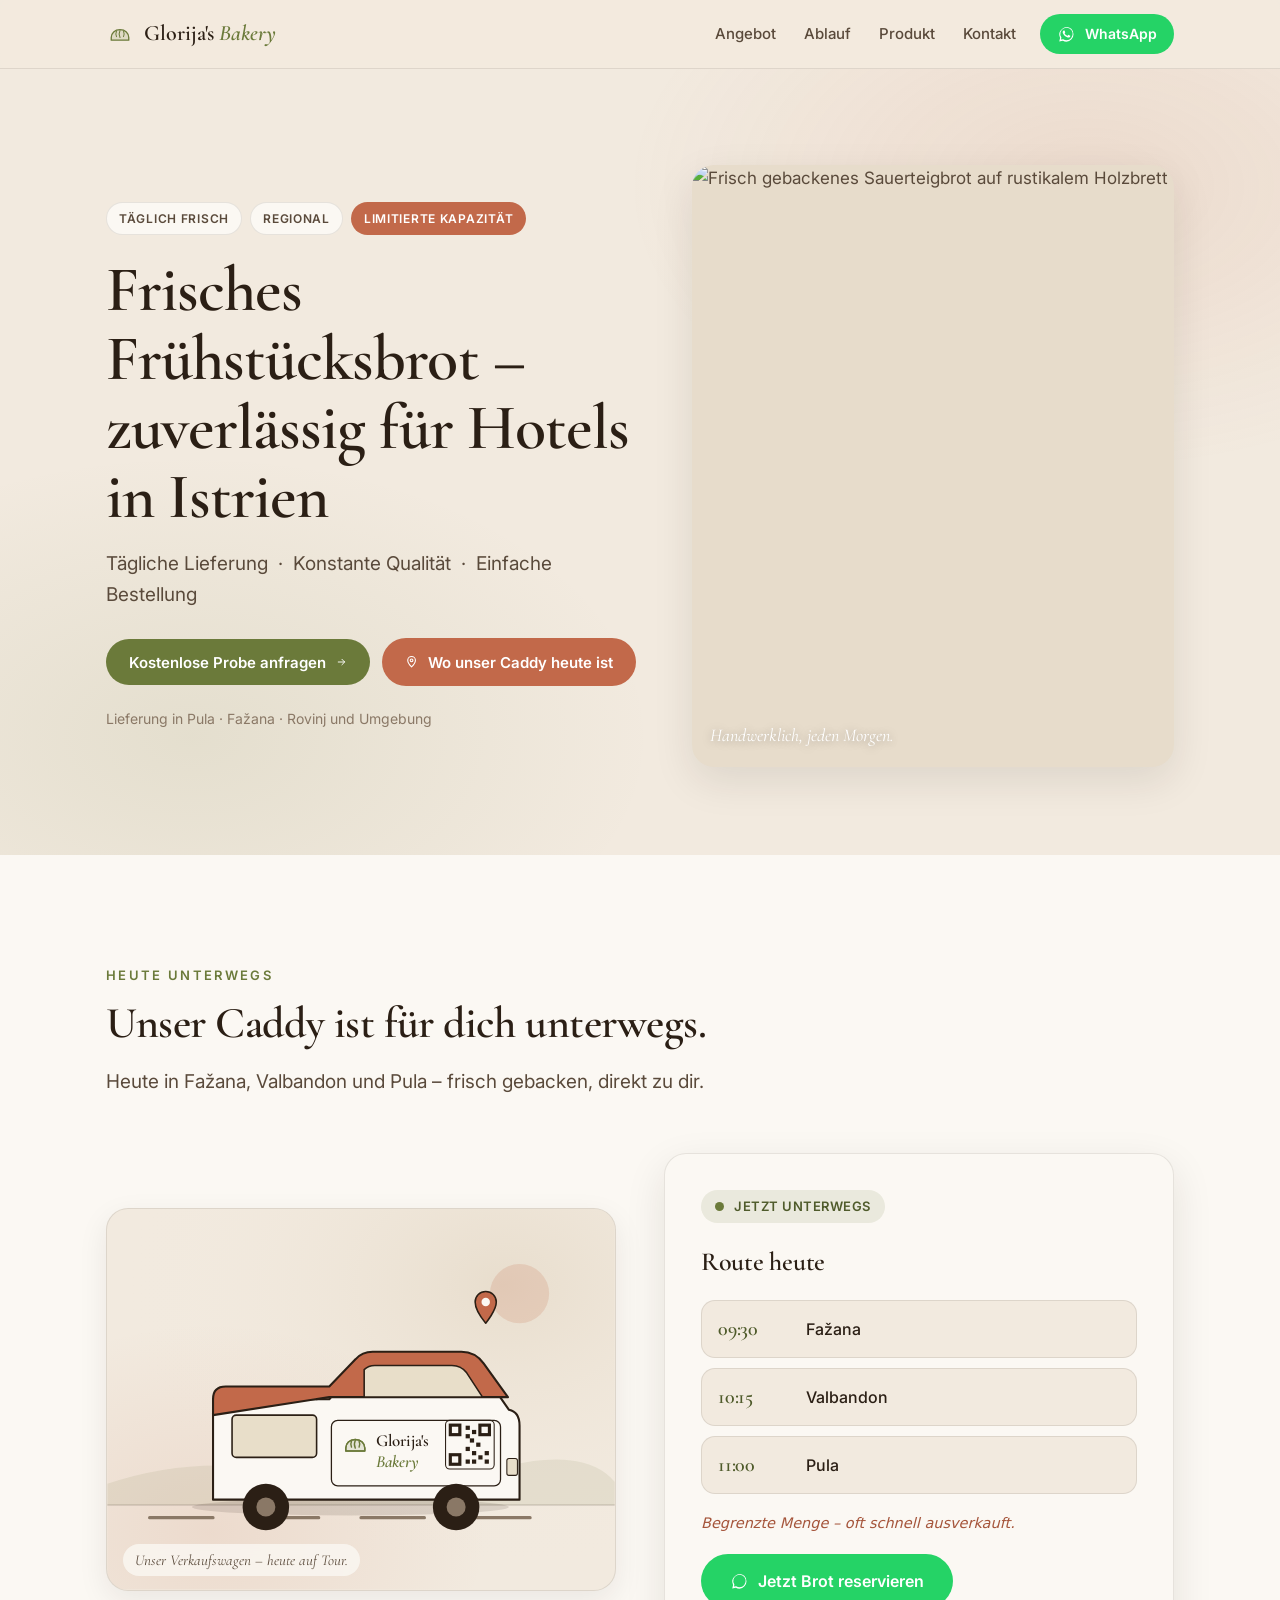
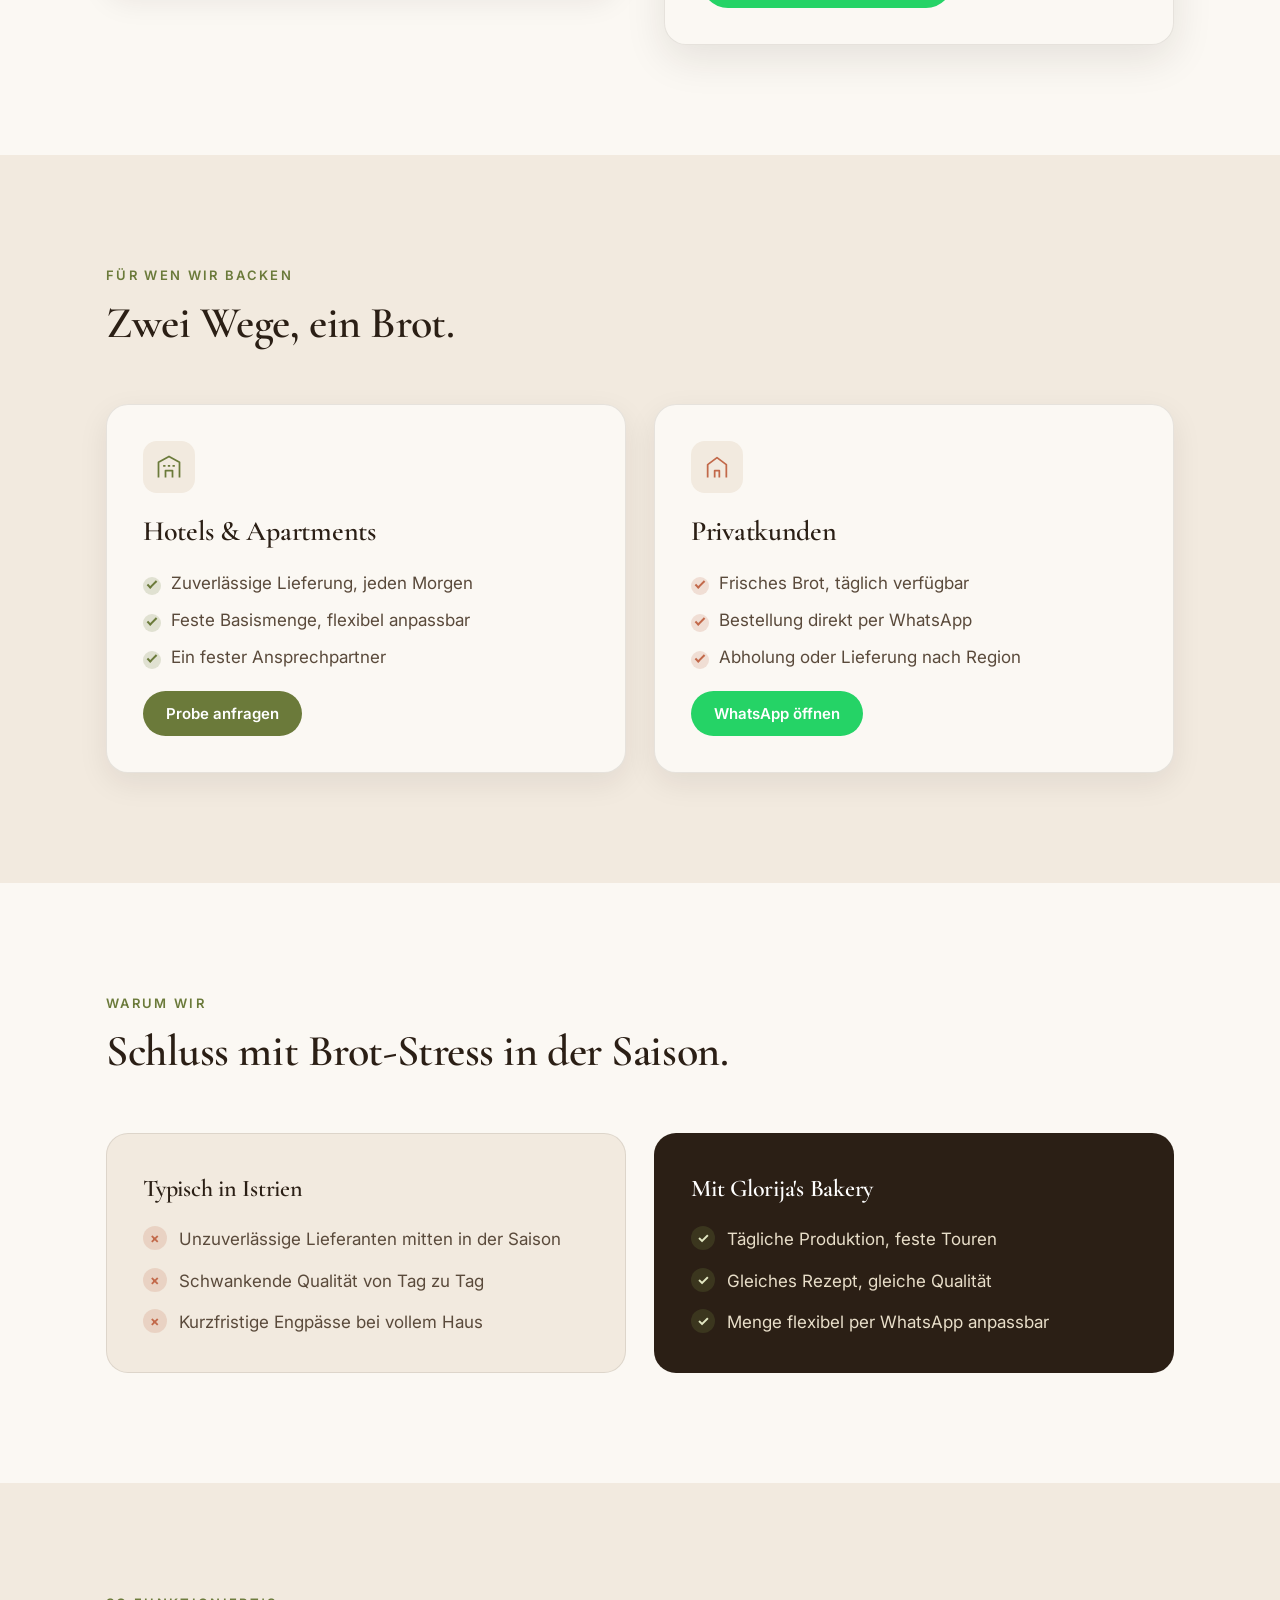
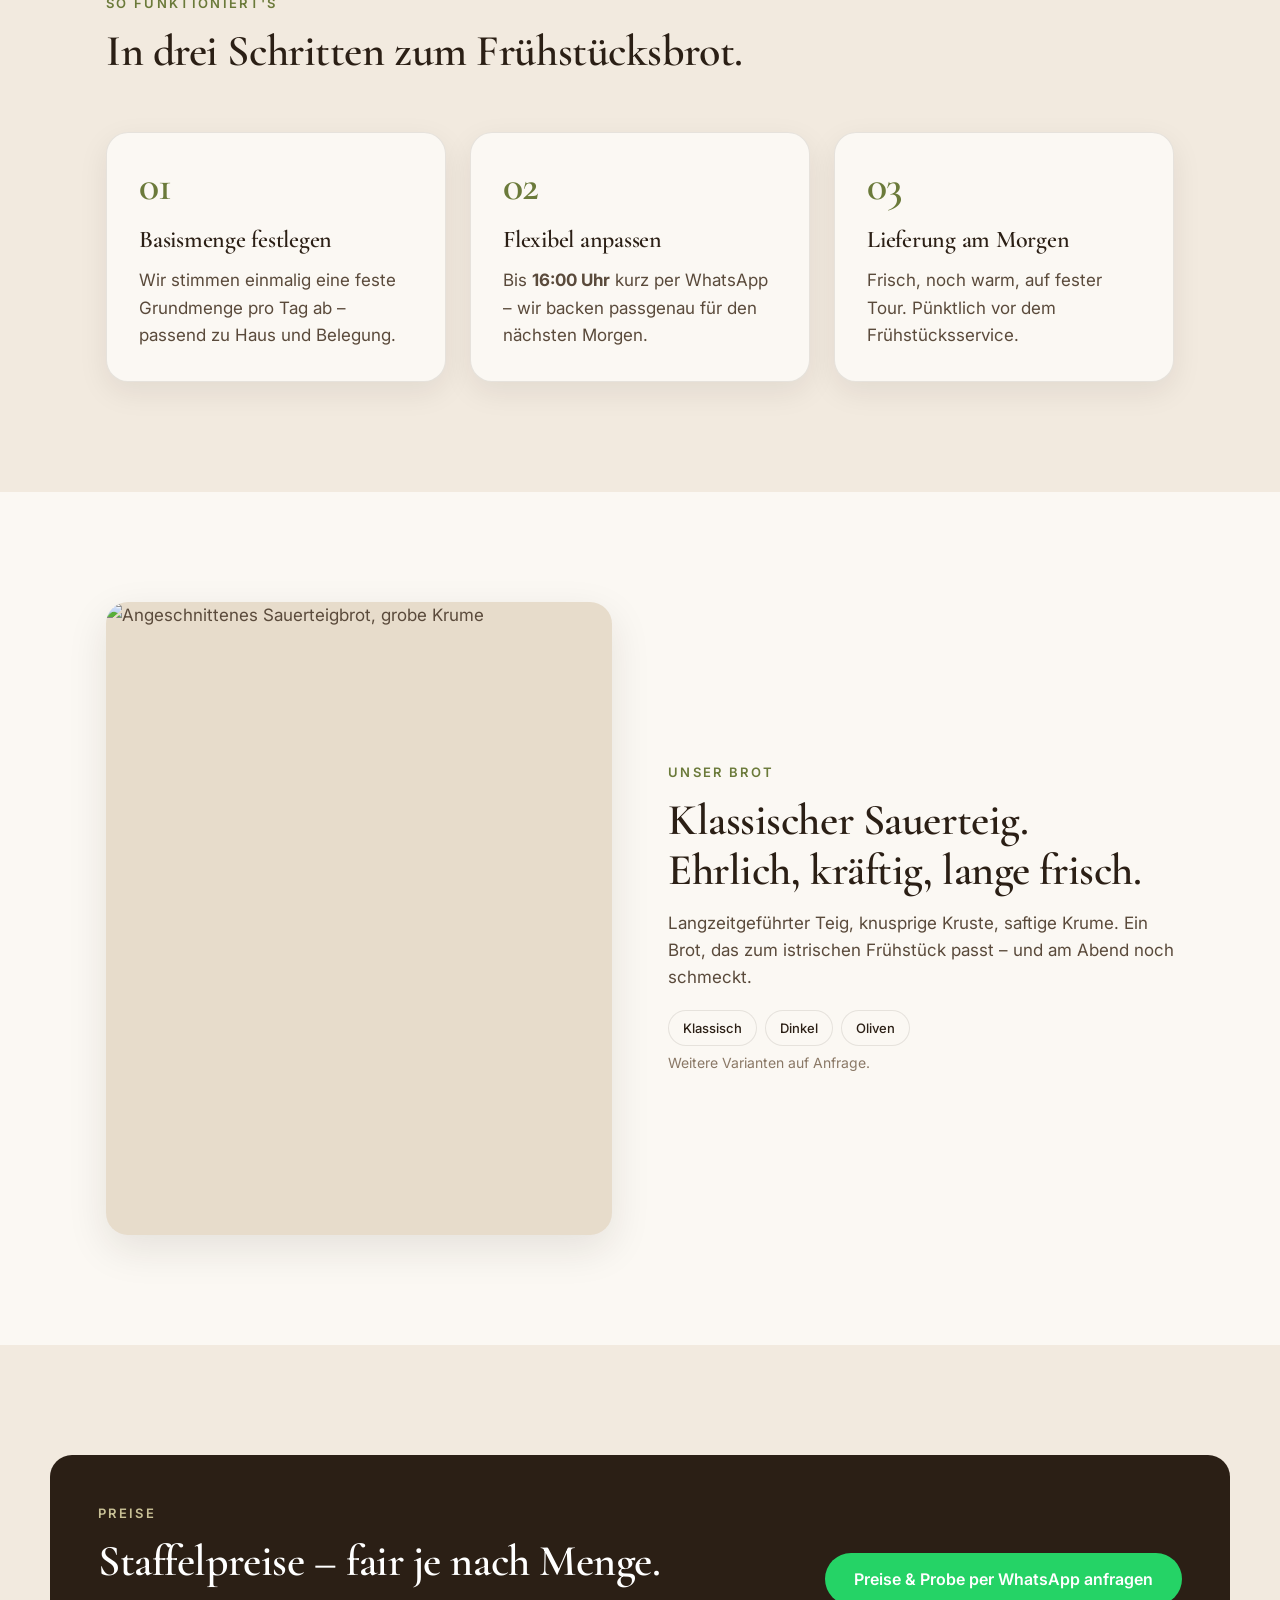
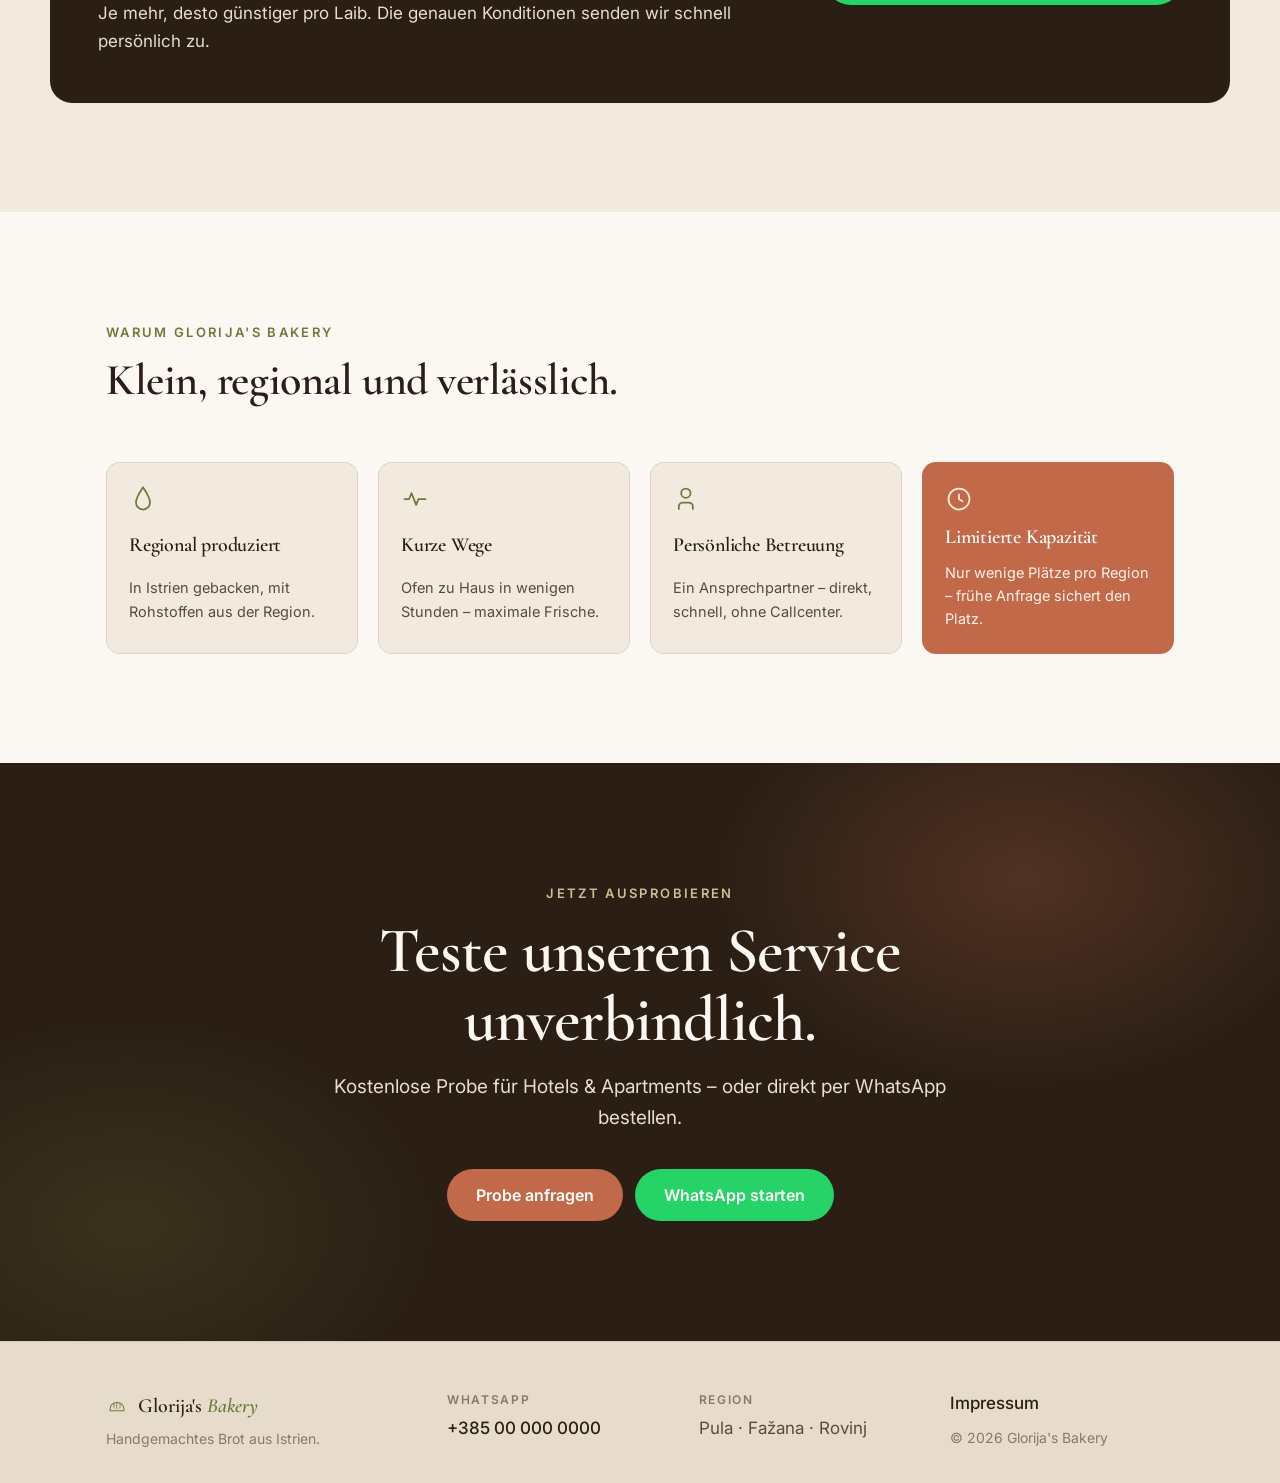
==== commit 138a2786: "Rebrand landing page to Glorija's Bakery Alle Markenbezeichnungen von „Istra Bakery" zu „Glorija's B" ====
--- a/index.html
+++ b/index.html
@@ -4,10 +4,10 @@
   <meta charset="utf-8" />
   <meta name="viewport" content="width=device-width, initial-scale=1, viewport-fit=cover" />
   <meta name="theme-color" content="#F2EADF" />
-  <title>Istra Bakery – Frisches Frühstücksbrot für Hotels in Istrien</title>
+  <title>Glorija's Bakery – Frisches Frühstücksbrot für Hotels in Istrien</title>
   <meta name="description" content="Tägliche Lieferung von handgemachtem Sauerteigbrot für Hotels, Apartments und Privatkunden in Istrien. Feste Touren, flexible Mengen, einfache Bestellung per WhatsApp." />
 
-  <meta property="og:title" content="Istra Bakery – Frisches Frühstücksbrot für Hotels in Istrien" />
+  <meta property="og:title" content="Glorija's Bakery – Frisches Frühstücksbrot für Hotels in Istrien" />
   <meta property="og:description" content="Tägliche Lieferung. Konstante Qualität. Einfache Bestellung." />
   <meta property="og:type" content="website" />
   <meta property="og:locale" content="de_DE" />
@@ -26,13 +26,13 @@
 
   <header class="site-header" id="top">
     <div class="container header__inner">
-      <a href="#top" class="brand" aria-label="Istra Bakery Startseite">
+      <a href="#top" class="brand" aria-label="Glorija's Bakery Startseite">
         <svg class="brand__mark" width="28" height="28" viewBox="0 0 32 32" aria-hidden="true" focusable="false">
           <path d="M6 20c0-5 4-9 10-9s10 4 10 9v3H6v-3z" fill="currentColor" opacity=".15"/>
           <path d="M6 20c0-5 4-9 10-9s10 4 10 9v3H6v-3z" fill="none" stroke="currentColor" stroke-width="1.5" stroke-linejoin="round"/>
           <path d="M12 13c-1 2-1 4 0 6M16 12c-1 2-1 6 0 8M20 13c1 2 1 4 0 6" stroke="currentColor" stroke-width="1.2" stroke-linecap="round" fill="none"/>
         </svg>
-        <span class="brand__name">Istra <em>Bakery</em></span>
+        <span class="brand__name">Glorija's <em>Bakery</em></span>
       </a>
 
       <nav class="nav" aria-label="Hauptnavigation">
@@ -68,7 +68,7 @@
               Kostenlose Probe anfragen
               <svg width="16" height="16" viewBox="0 0 24 24" aria-hidden="true" focusable="false"><path fill="none" stroke="currentColor" stroke-width="2" stroke-linecap="round" stroke-linejoin="round" d="M5 12h14M13 6l6 6-6 6"/></svg>
             </a>
-            <a class="btn btn--terracotta" href="heute.html">
+            <a class="btn btn--terracotta" href="#route">
               <svg width="18" height="18" viewBox="0 0 24 24" aria-hidden="true" focusable="false"><path fill="none" stroke="currentColor" stroke-width="2" stroke-linecap="round" stroke-linejoin="round" d="M12 21s-7-6.5-7-12a7 7 0 1 1 14 0c0 5.5-7 12-7 12z"/><circle cx="12" cy="9" r="2.5" fill="none" stroke="currentColor" stroke-width="2"/></svg>
               Wo unser Caddy heute ist
             </a>
@@ -84,6 +84,141 @@
             width="1200" height="1400" loading="eager" decoding="async" fetchpriority="high" />
           <figcaption class="hero__caption">Handwerklich, jeden Morgen.</figcaption>
         </figure>
+      </div>
+    </section>
+
+    <!-- CADDY / ROUTE -->
+    <section id="route" class="section section--alt route">
+      <div class="container">
+        <header class="section__head route__head">
+          <p class="eyebrow">Heute unterwegs</p>
+          <h2 class="heading">Unser Caddy ist für dich unterwegs.</h2>
+          <p class="lead">Heute in Fažana, Valbandon und Pula – frisch gebacken, direkt zu dir.</p>
+        </header>
+
+        <div class="route__grid">
+          <figure class="route__media reveal">
+            <svg viewBox="0 0 480 360" role="img" aria-label="Unser Caddy mit Glorija's-Bakery-Branding und QR-Code" xmlns="http://www.w3.org/2000/svg">
+              <!-- Warm background wash -->
+              <defs>
+                <radialGradient id="routeBg" cx="78%" cy="20%" r="75%">
+                  <stop offset="0%" stop-color="#E7DCCB" stop-opacity="0.9"/>
+                  <stop offset="100%" stop-color="#F2EADF" stop-opacity="0"/>
+                </radialGradient>
+                <radialGradient id="routeGlow" cx="20%" cy="85%" r="55%">
+                  <stop offset="0%" stop-color="#C2694A" stop-opacity="0.12"/>
+                  <stop offset="100%" stop-color="#C2694A" stop-opacity="0"/>
+                </radialGradient>
+              </defs>
+              <rect x="0" y="0" width="480" height="360" fill="url(#routeBg)"/>
+              <rect x="0" y="0" width="480" height="360" fill="url(#routeGlow)"/>
+
+              <!-- Sun / disc -->
+              <circle cx="390" cy="80" r="28" fill="#C2694A" opacity="0.18"/>
+
+              <!-- Road -->
+              <path d="M0 280 L480 280" stroke="#2B1F15" stroke-opacity="0.12" stroke-width="2"/>
+              <path d="M40 292 L100 292 M140 292 L200 292 M240 292 L300 292 M340 292 L400 292" stroke="#8A7866" stroke-width="3" stroke-linecap="round"/>
+
+              <!-- Subtle hill silhouette -->
+              <path d="M0 260 Q 90 230 180 252 T 360 248 T 480 258 L 480 280 L 0 280 Z" fill="#6B7A3A" fill-opacity="0.10"/>
+
+              <!-- Caddy body (van-like) -->
+              <!-- Shadow under van -->
+              <ellipse cx="230" cy="282" rx="150" ry="8" fill="#2B1F15" fill-opacity="0.12"/>
+
+              <!-- Main body -->
+              <path d="M100 275 L100 195 Q100 180 115 180 L210 180 L235 150 Q240 144 250 144 L335 144 Q348 144 355 154 L380 190 Q390 192 390 205 L390 275 Z"
+                    fill="#FBF8F3" stroke="#2B1F15" stroke-width="2" stroke-linejoin="round"/>
+
+              <!-- Terracotta roof accent -->
+              <path d="M100 195 L100 180 Q100 168 112 168 L210 168 L235 142 Q241 135 251 135 L335 135 Q348 135 356 146 L379 178 L210 178 L100 195 Z"
+                    fill="#C2694A" stroke="#2B1F15" stroke-width="2" stroke-linejoin="round"/>
+
+              <!-- Windshield -->
+              <path d="M243 152 Q247 148 253 148 L326 148 Q335 148 340 155 L355 178 L243 178 Z"
+                    fill="#E8DEC9" stroke="#2B1F15" stroke-width="1.5" stroke-linejoin="round"/>
+              <!-- Side window -->
+              <rect x="118" y="195" width="80" height="40" rx="4" fill="#E8DEC9" stroke="#2B1F15" stroke-width="1.5"/>
+
+              <!-- Brand panel on side of van -->
+              <rect x="212" y="200" width="160" height="62" rx="6" fill="#FBF8F3" stroke="#2B1F15" stroke-width="1.2"/>
+              <!-- Wheat / bread mark -->
+              <g transform="translate(222 210) scale(0.9)" stroke="#6B7A3A" stroke-width="1.5" fill="none" stroke-linejoin="round" stroke-linecap="round">
+                <path d="M4 18c0-5 4-9 10-9s10 4 10 9v3H4v-3z" fill="#6B7A3A" fill-opacity="0.15"/>
+                <path d="M4 18c0-5 4-9 10-9s10 4 10 9v3H4v-3z"/>
+                <path d="M10 11c-1 2-1 4 0 6M14 10c-1 2-1 6 0 8M18 11c1 2 1 4 0 6"/>
+              </g>
+              <!-- Brand text -->
+              <text x="254" y="224" font-family="Cormorant Garamond, Georgia, serif" font-size="16" font-weight="600" fill="#2B1F15">Glorija's</text>
+              <text x="254" y="244" font-family="Cormorant Garamond, Georgia, serif" font-size="16" font-weight="600" font-style="italic" fill="#6B7A3A">Bakery</text>
+
+              <!-- QR code tile -->
+              <rect x="320" y="200" width="46" height="46" rx="4" fill="#FBF8F3" stroke="#2B1F15" stroke-width="1"/>
+              <g fill="#2B1F15">
+                <!-- 7x7 stylized QR grid -->
+                <rect x="323" y="203" width="12" height="12"/>
+                <rect x="326" y="206" width="6" height="6" fill="#FBF8F3"/>
+                <rect x="351" y="203" width="12" height="12"/>
+                <rect x="354" y="206" width="6" height="6" fill="#FBF8F3"/>
+                <rect x="323" y="231" width="12" height="12"/>
+                <rect x="326" y="234" width="6" height="6" fill="#FBF8F3"/>
+                <!-- Random inner cells -->
+                <rect x="339" y="205" width="4" height="4"/>
+                <rect x="345" y="209" width="4" height="4"/>
+                <rect x="339" y="213" width="4" height="4"/>
+                <rect x="343" y="217" width="4" height="4"/>
+                <rect x="349" y="221" width="4" height="4"/>
+                <rect x="339" y="225" width="4" height="4"/>
+                <rect x="345" y="229" width="4" height="4"/>
+                <rect x="351" y="233" width="4" height="4"/>
+                <rect x="357" y="229" width="4" height="4"/>
+                <rect x="339" y="237" width="4" height="4"/>
+                <rect x="345" y="237" width="4" height="4"/>
+                <rect x="357" y="237" width="4" height="4"/>
+              </g>
+
+              <!-- Front grill / headlight -->
+              <rect x="378" y="236" width="10" height="16" rx="2" fill="#E8DEC9" stroke="#2B1F15" stroke-width="1"/>
+
+              <!-- Wheels -->
+              <g>
+                <circle cx="150" cy="282" r="22" fill="#2B1F15"/>
+                <circle cx="150" cy="282" r="9" fill="#8A7866"/>
+                <circle cx="330" cy="282" r="22" fill="#2B1F15"/>
+                <circle cx="330" cy="282" r="9" fill="#8A7866"/>
+              </g>
+
+              <!-- Location pin floating above -->
+              <g transform="translate(344 76)">
+                <path d="M14 32 Q 4 20 4 12 a10 10 0 1 1 20 0 c0 8 -10 20 -10 20 z" fill="#C2694A" stroke="#2B1F15" stroke-width="1.5" stroke-linejoin="round"/>
+                <circle cx="14" cy="12" r="4" fill="#FBF8F3"/>
+              </g>
+            </svg>
+            <figcaption class="route__caption">Unser Verkaufswagen – heute auf Tour.</figcaption>
+          </figure>
+
+          <div class="route__panel reveal">
+            <span class="route__status">
+              <span class="route__pulse" aria-hidden="true"></span>
+              Jetzt unterwegs
+            </span>
+
+            <h3 class="route__panel-title">Route heute</h3>
+            <ol class="route__stops">
+              <li><span class="route__time">09:30</span><span class="route__place">Fažana</span></li>
+              <li><span class="route__time">10:15</span><span class="route__place">Valbandon</span></li>
+              <li><span class="route__time">11:00</span><span class="route__place">Pula</span></li>
+            </ol>
+
+            <p class="route__note">Begrenzte Menge – oft schnell ausverkauft.</p>
+
+            <a class="btn btn--whatsapp btn--lg" data-wa="b2c" href="#">
+              <svg width="18" height="18" viewBox="0 0 24 24" aria-hidden="true" focusable="false"><path fill="currentColor" d="M19.05 4.91A10 10 0 0 0 4.1 17.3L3 22l4.79-1.05a10 10 0 0 0 4.82 1.23h.01A10 10 0 0 0 22 12.18a9.94 9.94 0 0 0-2.95-7.27zM12.62 20.2h-.01a8.25 8.25 0 0 1-4.2-1.15l-.3-.18-2.84.62.62-2.77-.2-.31a8.26 8.26 0 1 1 6.93 3.8z"/></svg>
+              Jetzt Brot reservieren
+            </a>
+          </div>
+        </div>
       </div>
     </section>
 
@@ -125,6 +260,36 @@
       </div>
     </section>
 
+    <!-- PROBLEM / LÖSUNG -->
+    <section id="problem" class="section section--alt">
+      <div class="container">
+        <header class="section__head">
+          <p class="eyebrow">Warum wir</p>
+          <h2 class="heading">Schluss mit Brot-Stress in der Saison.</h2>
+        </header>
+
+        <div class="ps-grid">
+          <div class="ps-col ps-col--problem reveal">
+            <h3 class="ps-col__title">Typisch in Istrien</h3>
+            <ul class="ps-list">
+              <li><span class="ps-mark ps-mark--x" aria-hidden="true">×</span> Unzuverlässige Lieferanten mitten in der Saison</li>
+              <li><span class="ps-mark ps-mark--x" aria-hidden="true">×</span> Schwankende Qualität von Tag zu Tag</li>
+              <li><span class="ps-mark ps-mark--x" aria-hidden="true">×</span> Kurzfristige Engpässe bei vollem Haus</li>
+            </ul>
+          </div>
+
+          <div class="ps-col ps-col--solution reveal">
+            <h3 class="ps-col__title">Mit Glorija's Bakery</h3>
+            <ul class="ps-list">
+              <li><span class="ps-mark ps-mark--check" aria-hidden="true">✓</span> Tägliche Produktion, feste Touren</li>
+              <li><span class="ps-mark ps-mark--check" aria-hidden="true">✓</span> Gleiches Rezept, gleiche Qualität</li>
+              <li><span class="ps-mark ps-mark--check" aria-hidden="true">✓</span> Menge flexibel per WhatsApp anpassbar</li>
+            </ul>
+          </div>
+        </div>
+      </div>
+    </section>
+
     <!-- ABLAUF -->
     <section id="ablauf" class="section">
       <div class="container">
@@ -195,7 +360,7 @@
     <section id="vertrauen" class="section section--alt">
       <div class="container">
         <header class="section__head">
-          <p class="eyebrow">Warum Istra Bakery</p>
+          <p class="eyebrow">Warum Glorija's Bakery</p>
           <h2 class="heading">Klein, regional und verlässlich.</h2>
         </header>
 
@@ -247,7 +412,7 @@
             <path d="M6 20c0-5 4-9 10-9s10 4 10 9v3H6v-3z" fill="none" stroke="currentColor" stroke-width="1.5" stroke-linejoin="round"/>
             <path d="M12 13c-1 2-1 4 0 6M16 12c-1 2-1 6 0 8M20 13c1 2 1 4 0 6" stroke="currentColor" stroke-width="1.2" stroke-linecap="round" fill="none"/>
           </svg>
-          <span class="brand__name">Istra <em>Bakery</em></span>
+          <span class="brand__name">Glorija's <em>Bakery</em></span>
         </span>
         <p class="muted small">Handgemachtes Brot aus Istrien.</p>
       </div>
@@ -260,9 +425,8 @@
         <p>Pula · Fažana · Rovinj</p>
       </div>
       <div class="footer__col footer__col--legal">
-        <a href="preise.html" class="footer__link muted">Preise</a>
         <a href="#" class="footer__link muted">Impressum</a>
-        <p class="muted small">© <span id="year">2026</span> Istra Bakery</p>
+        <p class="muted small">© <span id="year">2026</span> Glorija's Bakery</p>
       </div>
     </div>
   </footer>
--- a/styles.css
+++ b/styles.css
@@ -1,5 +1,5 @@
 /* ===========================================================
-   Istra Bakery — Landing page styles
+   Glorija's Bakery — Landing page styles
    Pure CSS, no framework. Mobile-first.
    =========================================================== */
 
@@ -350,6 +350,46 @@
 .card--b2c .ticks li::before { background: var(--color-terracotta); }
 .card--b2c .ticks li::after  { border-color: var(--color-terracotta); }
 
+/* ---------- Problem / Solution ---------- */
+.ps-grid {
+  display: grid;
+  grid-template-columns: 1fr;
+  gap: 20px;
+}
+@media (min-width: 820px) {
+  .ps-grid { grid-template-columns: 1fr 1fr; gap: 28px; }
+}
+.ps-col {
+  background: var(--color-sand);
+  border-radius: var(--radius-lg);
+  padding: clamp(24px, 3vw, 36px);
+  border: 1px solid var(--color-line);
+}
+.ps-col--solution {
+  background: var(--color-ink);
+  color: #E8DEC9;
+  border-color: transparent;
+}
+.ps-col--solution .ps-col__title { color: #fff; }
+.ps-col__title {
+  font-family: var(--font-serif);
+  font-size: clamp(20px, 2.2vw, 24px);
+  margin-bottom: 18px;
+  color: var(--color-ink);
+}
+.ps-list { list-style: none; padding: 0; margin: 0; display: grid; gap: 14px; }
+.ps-list li { display: flex; gap: 12px; align-items: flex-start; }
+.ps-mark {
+  flex: none;
+  width: 24px; height: 24px;
+  display: inline-flex; align-items: center; justify-content: center;
+  border-radius: 50%;
+  font-weight: 700; font-size: 14px;
+  line-height: 1;
+}
+.ps-mark--x { background: rgba(194,105,74,.18); color: var(--color-terracotta); }
+.ps-mark--check { background: rgba(107,122,58,.25); color: #E3E8C3; }
+
 /* ---------- Steps ---------- */
 .steps {
   list-style: none; padding: 0; margin: 0;
@@ -555,439 +595,130 @@
   .reveal { opacity: 1; transform: none; }
 }
 
-/* ===========================================================
-   heute.html — Routes landing page
-   =========================================================== */
-
-/* ---------- Routes Hero (compact, no media) ---------- */
-.routes-hero {
-  padding: clamp(44px, 7vw, 84px) 0 clamp(28px, 4vw, 56px);
+/* ---------- Route / Caddy ---------- */
+.route__head { text-align: left; max-width: 680px; }
+
+.route__grid {
+  display: grid;
+  grid-template-columns: 1fr;
+  gap: clamp(24px, 4vw, 48px);
+  align-items: center;
+}
+@media (min-width: 900px) {
+  .route__grid { grid-template-columns: 1fr 1fr; }
+}
+
+.route__media {
+  margin: 0;
+  border-radius: var(--radius-lg);
+  overflow: hidden;
+  background: var(--color-sand);
+  border: 1px solid var(--color-line);
+  box-shadow: var(--shadow-soft);
+  aspect-ratio: 4 / 3;
+  display: grid;
+  place-items: center;
   position: relative;
-  overflow: hidden;
-}
-.routes-hero::before {
-  content: "";
-  position: absolute; inset: 0;
-  background: radial-gradient(55% 60% at 85% 10%, rgba(194,105,74,.12), transparent 60%),
-              radial-gradient(50% 60% at 10% 90%, rgba(107,122,58,.10), transparent 60%);
-  pointer-events: none;
-}
-.routes-hero__grid {
-  position: relative;
-  display: grid;
-  grid-template-columns: 1fr;
-  gap: clamp(24px, 4vw, 40px);
-}
-.routes-hero__copy { max-width: 760px; }
-.routes-hero__ticks { margin-top: 22px; }
-.routes-hero .cta-row { margin-top: 26px; }
-
-@media (max-width: 520px) {
-  .routes-hero .cta-row .btn { width: 100%; }
-}
-
-/* ---------- Map Section layout ---------- */
-.map-section__grid {
-  display: grid;
-  grid-template-columns: 1fr;
-  gap: clamp(28px, 4vw, 48px);
-  align-items: start;
-}
-@media (min-width: 900px) {
-  .map-section__grid { grid-template-columns: 1fr 1.25fr; }
-}
-.map-section__head { margin-bottom: 20px; }
-.map-section__head .heading { margin-top: 0; }
-.map-section__side { display: grid; gap: 22px; align-content: start; }
-
-/* Legend */
-.legend {
+}
+.route__media svg { width: 100%; height: 100%; display: block; }
+.route__caption {
+  position: absolute; left: 16px; bottom: 14px;
+  font-family: var(--font-serif);
+  font-style: italic;
+  font-size: 15px;
+  color: var(--color-ink-soft);
+  background: rgba(251,248,243,.8);
+  padding: 4px 12px;
+  border-radius: 999px;
+  backdrop-filter: blur(4px);
+  -webkit-backdrop-filter: blur(4px);
+}
+
+.route__panel {
+  background: var(--color-warm-white);
+  border: 1px solid var(--color-line);
+  border-radius: var(--radius-lg);
+  padding: clamp(24px, 3vw, 36px);
+  box-shadow: var(--shadow-card);
+  display: grid;
+  gap: 18px;
+}
+
+.route__status {
+  display: inline-flex;
+  align-items: center;
+  gap: 10px;
+  justify-self: start;
+  padding: 6px 14px;
+  border-radius: 999px;
+  background: rgba(107,122,58,.12);
+  color: var(--color-olive-dk);
+  font-size: 13px;
+  font-weight: 600;
+  letter-spacing: 0.04em;
+  text-transform: uppercase;
+}
+.route__pulse {
+  width: 9px; height: 9px;
+  border-radius: 50%;
+  background: var(--color-olive);
+  box-shadow: 0 0 0 0 rgba(107,122,58,.55);
+  animation: route-pulse 1.8s ease-out infinite;
+  flex: none;
+}
+@keyframes route-pulse {
+  0%   { box-shadow: 0 0 0 0 rgba(107,122,58,.55); }
+  70%  { box-shadow: 0 0 0 10px rgba(107,122,58,0); }
+  100% { box-shadow: 0 0 0 0 rgba(107,122,58,0); }
+}
+@media (prefers-reduced-motion: reduce) {
+  .route__pulse { animation: none; }
+}
+
+.route__panel-title {
+  font-family: var(--font-serif);
+  font-size: clamp(22px, 2.4vw, 26px);
+  color: var(--color-ink);
+}
+
+.route__stops {
   list-style: none; padding: 0; margin: 0;
   display: grid; gap: 10px;
+  counter-reset: stop;
+}
+.route__stops li {
+  display: grid;
+  grid-template-columns: 72px 1fr;
+  align-items: baseline;
+  gap: 16px;
+  padding: 12px 16px;
   background: var(--color-sand);
-  border: 1px solid var(--color-line);
   border-radius: var(--radius-md);
-  padding: 16px 18px;
-}
-.legend li {
-  display: inline-flex;
-  align-items: center;
-  gap: 12px;
+  border: 1px solid var(--color-line);
+}
+.route__time {
+  font-family: var(--font-serif);
+  font-size: 20px;
+  color: var(--color-olive-dk);
+  font-weight: 600;
+  letter-spacing: -0.01em;
+}
+.route__place {
+  color: var(--color-ink);
+  font-weight: 500;
+  font-size: 16px;
+}
+
+.route__note {
+  color: var(--color-terracotta-dk);
   font-size: 14.5px;
-  color: var(--color-ink-soft);
-}
-.legend__dot {
-  width: 14px; height: 14px;
-  border-radius: 50%;
-  border: 2px solid var(--color-warm-white);
-  box-shadow: 0 2px 6px rgba(43,31,21,.18);
-  flex: none;
-}
-.legend__dot--active  { background: var(--color-olive); }
-.legend__dot--request { background: var(--color-terracotta); }
-
-/* Regions / pills block */
-.map-regions__title {
-  font-size: 12px;
-  letter-spacing: 0.14em;
-  text-transform: uppercase;
-  color: var(--color-ink-mute);
-  font-weight: 600;
-  margin-bottom: 10px;
-}
-.map-regions .pills { margin: 0; }
-
-/* Filter tabs */
-.map-filters {
-  display: inline-flex;
-  flex-wrap: wrap;
-  gap: 6px;
-  padding: 6px;
-  background: var(--color-warm-white);
-  border: 1px solid var(--color-line);
-  border-radius: 999px;
-  margin-bottom: 16px;
-  box-shadow: var(--shadow-soft);
-}
-.map-filter {
-  border: 0;
-  background: transparent;
-  color: var(--color-ink-soft);
-  font-family: inherit;
-  font-size: 14px;
-  font-weight: 600;
-  padding: 9px 16px;
-  border-radius: 999px;
-  cursor: pointer;
-  transition: background .18s ease, color .18s ease;
-}
-.map-filter:hover { color: var(--color-ink); }
-.map-filter.is-active {
-  background: var(--color-ink);
-  color: var(--color-warm-white);
-}
-.map-filter:focus-visible {
-  outline: 2px solid var(--color-olive);
-  outline-offset: 2px;
-}
-
-/* Map card */
-.map-card {
-  background: var(--color-warm-white);
-  border: 1px solid var(--color-line);
-  border-radius: var(--radius-lg);
-  overflow: hidden;
-  box-shadow: var(--shadow-card);
-}
-#routeMap {
-  width: 100%;
-  height: 360px;
-  background: var(--color-sand);
-}
-@media (min-width: 720px)  { #routeMap { height: 420px; } }
-@media (min-width: 1040px) { #routeMap { height: 480px; } }
-
-.map-card__note { margin-top: 10px; text-align: right; }
-
-/* ---------- Custom Leaflet pins ---------- */
-.leaflet-marker-icon.pin-wrap {
-  background: transparent;
-  border: 0;
-}
-.pin {
-  position: absolute;
-  left: 2px;
-  top: 4px;
-  width: 24px;
-  height: 24px;
-  border-radius: 50% 50% 50% 0;
-  transform: rotate(-45deg);
-  transform-origin: center;
-  border: 3px solid var(--color-warm-white);
-  box-shadow: 0 6px 14px rgba(43,31,21,.28);
-  display: block;
-}
-.pin--active  { background: var(--color-olive); }
-.pin--request { background: var(--color-terracotta); opacity: .92; }
-.pin__dot {
-  position: absolute;
-  left: 50%; top: 50%;
-  width: 6px; height: 6px;
-  background: var(--color-warm-white);
-  border-radius: 50%;
-  transform: translate(-50%, -50%);
-}
-
-/* Leaflet popup override */
-.leaflet-popup-content-wrapper {
-  border-radius: var(--radius-md);
-  box-shadow: var(--shadow-card);
-  background: var(--color-warm-white);
-  color: var(--color-ink-soft);
-  font-family: var(--font-sans);
-  padding: 4px;
-}
-.leaflet-popup-tip { background: var(--color-warm-white); }
-.leaflet-popup-content { margin: 14px 16px; font-size: 14.5px; line-height: 1.5; }
-
-.pop { display: grid; gap: 8px; }
-.pop__name {
-  font-family: var(--font-serif);
-  font-size: 20px;
-  color: var(--color-ink);
-  font-weight: 600;
-  line-height: 1.1;
-}
-.pop__status {
-  display: inline-flex;
-  align-items: center;
-  padding: 3px 10px;
-  border-radius: 999px;
-  font-size: 12px;
-  font-weight: 600;
-  letter-spacing: 0.06em;
-  text-transform: uppercase;
-  justify-self: start;
-}
-.pop__status--active {
-  background: rgba(107,122,58,.15);
-  color: var(--color-olive-dk);
-}
-.pop__status--request {
-  background: rgba(194,105,74,.15);
-  color: var(--color-terracotta-dk);
-}
-.pop__window { color: var(--color-ink-soft); font-size: 14px; margin: 0; }
-.pop__cta { justify-self: start; margin-top: 4px; }
-
-/* ---------- Today stops cards ---------- */
-.today-stops {
-  list-style: none; padding: 0; margin: 0;
-  display: grid;
-  grid-template-columns: 1fr;
-  gap: 16px;
-}
-@media (min-width: 640px) {
-  .today-stops { grid-template-columns: repeat(2, 1fr); }
-}
-@media (min-width: 980px) {
-  .today-stops { grid-template-columns: repeat(4, 1fr); gap: 20px; }
-}
-.today-stop {
-  background: var(--color-warm-white);
-  border: 1px solid var(--color-line);
-  border-radius: var(--radius-lg);
-  padding: 22px;
-  box-shadow: var(--shadow-soft);
-  display: grid;
-  gap: 6px;
-  align-content: start;
-  position: relative;
-}
-.today-stop__time {
-  font-family: var(--font-serif);
-  font-size: 26px;
-  font-weight: 600;
-  color: var(--color-olive-dk);
-  letter-spacing: -0.01em;
-  line-height: 1;
-}
-.today-stop__name {
-  font-family: var(--font-serif);
-  font-size: 22px;
-  color: var(--color-ink);
-  margin-top: 4px;
-}
-.today-stop__meta { color: var(--color-ink-soft); font-size: 14.5px; }
-.today-stop__tag {
-  justify-self: start;
-  margin-top: 10px;
-  font-size: 12px;
-  font-weight: 600;
-  letter-spacing: 0.06em;
-  text-transform: uppercase;
-  padding: 4px 10px;
-  border-radius: 999px;
-}
-.today-stop__tag--active {
-  background: rgba(107,122,58,.15);
-  color: var(--color-olive-dk);
-}
-.today-stop__tag--request {
-  background: rgba(194,105,74,.15);
-  color: var(--color-terracotta-dk);
-}
-
-/* ---------- Ask / out-of-area band ---------- */
-.ask-band {
-  background: var(--color-warm-white);
-  border: 1px solid var(--color-line);
-  border-radius: var(--radius-lg);
-  padding: clamp(24px, 3.5vw, 40px);
-  box-shadow: var(--shadow-soft);
-  display: grid;
-  gap: 22px;
-  align-items: center;
-}
-@media (min-width: 820px) {
-  .ask-band { grid-template-columns: 1.6fr auto; gap: 32px; }
-}
-.ask-band__text .heading { margin-top: 6px; }
-.ask-band__text .body { margin-top: 10px; }
-
-/* ---------- Leaflet tweaks ---------- */
-.leaflet-container {
-  font-family: var(--font-sans);
-  background: var(--color-sand);
-}
-.leaflet-control-attribution {
-  background: rgba(251,248,243,.85) !important;
-  font-size: 11px;
-}
-.leaflet-control-zoom a {
-  background: var(--color-warm-white) !important;
-  color: var(--color-ink) !important;
-  border-color: var(--color-line) !important;
-}
-.leaflet-control-zoom a:hover {
-  background: var(--color-sand) !important;
-}
-
-/* ===========================================================
-   Preise-Seite (preise.html)
-   =========================================================== */
-
-/* Hero on /preise has no media — center copy and widen max width */
-.hero__grid--single { grid-template-columns: 1fr; max-width: 820px; }
-@media (min-width: 900px) {
-  .hero__grid--single { grid-template-columns: 1fr; }
-}
-.hero__intro { max-width: 640px; margin-top: 18px; }
-
-/* ---------- Price tiers ---------- */
-.price-tiers {
-  list-style: none; padding: 0; margin: 0;
-  display: grid; gap: 16px;
-  grid-template-columns: 1fr;
-}
-@media (min-width: 600px) {
-  .price-tiers { grid-template-columns: repeat(2, 1fr); }
-}
-@media (min-width: 980px) {
-  .price-tiers { grid-template-columns: repeat(4, 1fr); gap: 20px; }
-}
-.price-tier {
-  background: var(--color-warm-white);
-  border: 1px solid var(--color-line);
-  border-radius: var(--radius-lg);
-  padding: 28px 24px;
-  display: grid; gap: 4px;
-  color: var(--color-ink-soft);
-  box-shadow: var(--shadow-soft);
-  text-align: left;
-}
-.price-tier__range {
-  font-family: var(--font-serif);
-  font-size: 22px;
-  color: var(--color-ink);
-  font-weight: 600;
-  letter-spacing: -0.01em;
-}
-.price-tier__unit {
-  font-size: 13px;
-  letter-spacing: 0.06em;
-  text-transform: uppercase;
-  color: var(--color-ink-mute);
-  margin-bottom: 10px;
-}
-.price-tier__price {
-  font-family: var(--font-serif);
-  font-size: clamp(32px, 4.2vw, 40px);
-  font-weight: 700;
-  color: var(--color-olive);
-  letter-spacing: -0.02em;
-  line-height: 1.1;
-  display: flex; align-items: baseline; gap: 8px;
-}
-.price-tier__prefix {
-  font-size: 14px;
-  font-weight: 500;
-  color: var(--color-ink-mute);
-  letter-spacing: 0;
-  text-transform: lowercase;
-  font-family: var(--font-sans);
-}
-.price-tier__per {
-  font-size: 14px;
-  color: var(--color-ink-mute);
-}
-.price-tier--featured {
-  background: var(--color-olive);
-  border-color: transparent;
-  color: #F1EED2;
-  box-shadow: var(--shadow-card);
-}
-.price-tier--featured .price-tier__range { color: #fff; }
-.price-tier--featured .price-tier__unit { color: #D9D9B5; }
-.price-tier--featured .price-tier__price { color: #fff; }
-.price-tier--featured .price-tier__prefix { color: #D9D9B5; }
-.price-tier--featured .price-tier__per { color: #E1E1C1; }
-
-.price-note {
-  margin-top: 22px;
-  text-align: center;
-}
-
-/* ---------- Season cards ---------- */
-.season-intro {
-  max-width: 760px;
-  margin: 0 auto 32px;
-  text-align: center;
-}
-.season-cards {
-  display: grid; gap: 18px;
-  grid-template-columns: 1fr;
-  margin-bottom: 32px;
-}
-@media (min-width: 720px) {
-  .season-cards { grid-template-columns: repeat(2, 1fr); }
-}
-.season-card {
-  background: var(--color-warm-white);
-  border: 1px solid var(--color-line);
-  border-radius: var(--radius-lg);
-  padding: 28px;
-  display: grid; gap: 10px;
-  box-shadow: var(--shadow-soft);
-}
-.season-card h3 {
-  font-family: var(--font-serif);
-  font-size: 22px;
-}
-.season-card .ticks li::before { background: var(--color-olive); }
-.season-card .ticks li::after  { border-color: var(--color-olive); }
-.season-card--peak .ticks li::before { background: var(--color-terracotta); }
-.season-card--peak .ticks li::after  { border-color: var(--color-terracotta); }
-.season-card--peak h3 { color: var(--color-terracotta-dk); }
-
-.season-example {
-  max-width: 640px;
-  margin: 0 auto;
-  padding: 24px;
-  background: var(--color-sand-deep);
-  border-radius: var(--radius-md);
-  text-align: center;
-  display: grid; gap: 12px;
-  justify-items: center;
-}
-
-/* ---------- CTA microcopy ---------- */
-.cta-final__micro {
-  margin-top: 20px;
-  color: #C9C196;
-}
-
-/* ---------- Audience grid (3-up) ---------- */
-@media (min-width: 980px) {
-  .audience-grid { grid-template-columns: repeat(3, 1fr); }
-}
+  font-style: italic;
+}
+
+.route__panel .btn { justify-self: start; }
+
+@media (max-width: 560px) {
+  .route__panel .btn { width: 100%; justify-self: stretch; }
+  .route__stops li { grid-template-columns: 60px 1fr; gap: 12px; padding: 11px 14px; }
+  .route__time { font-size: 18px; }
+}
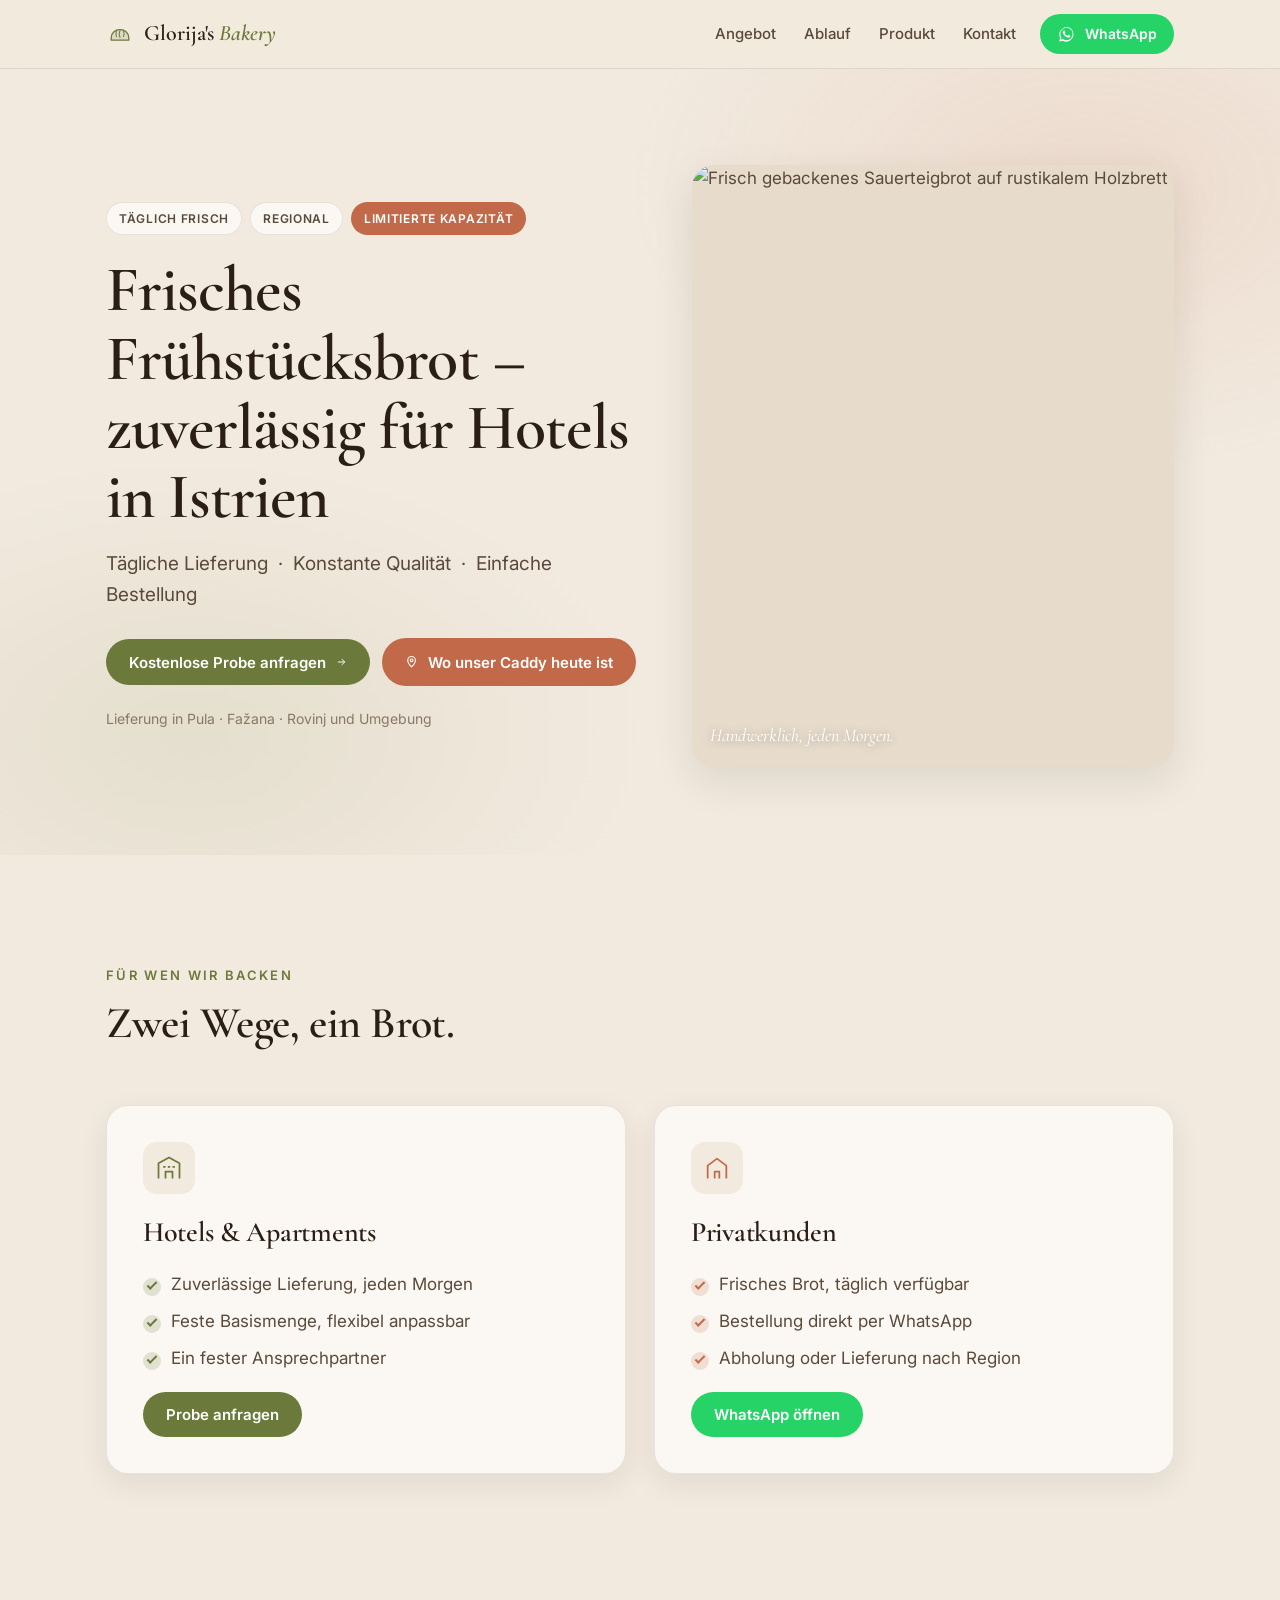
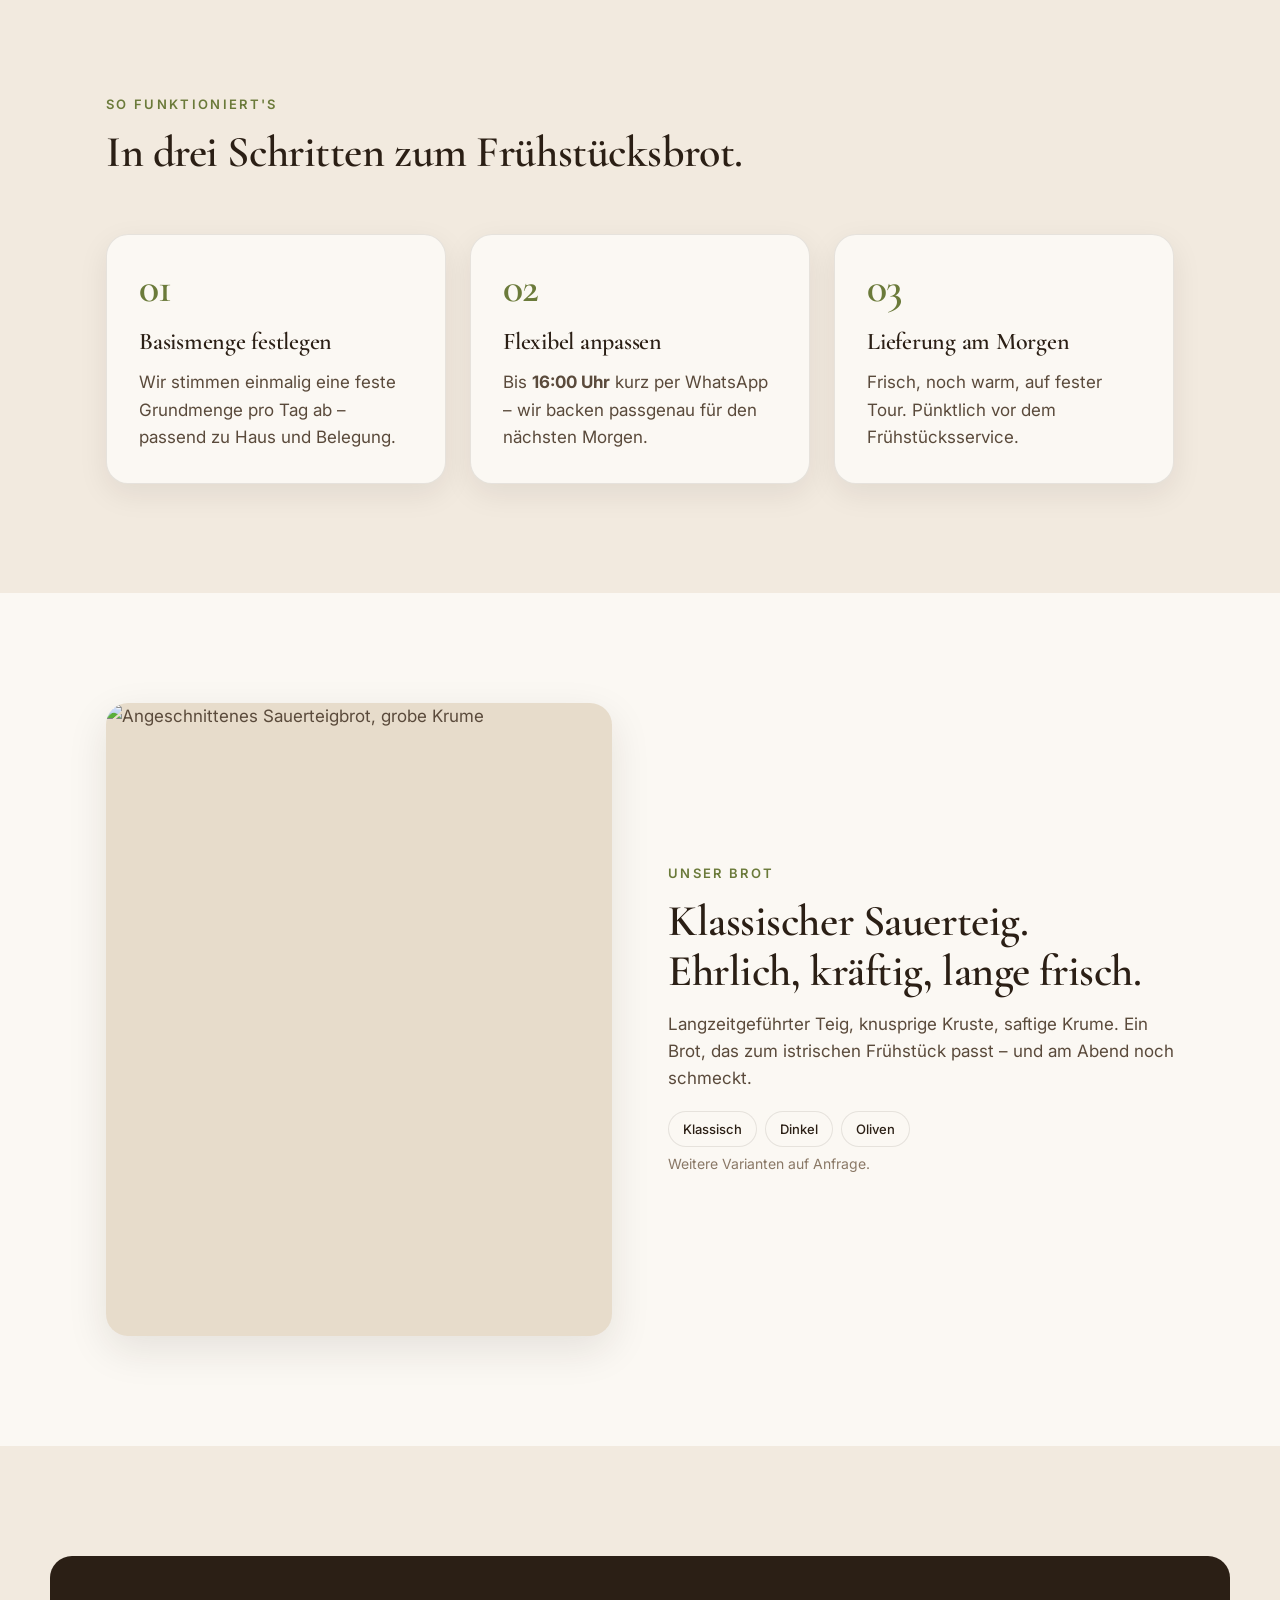
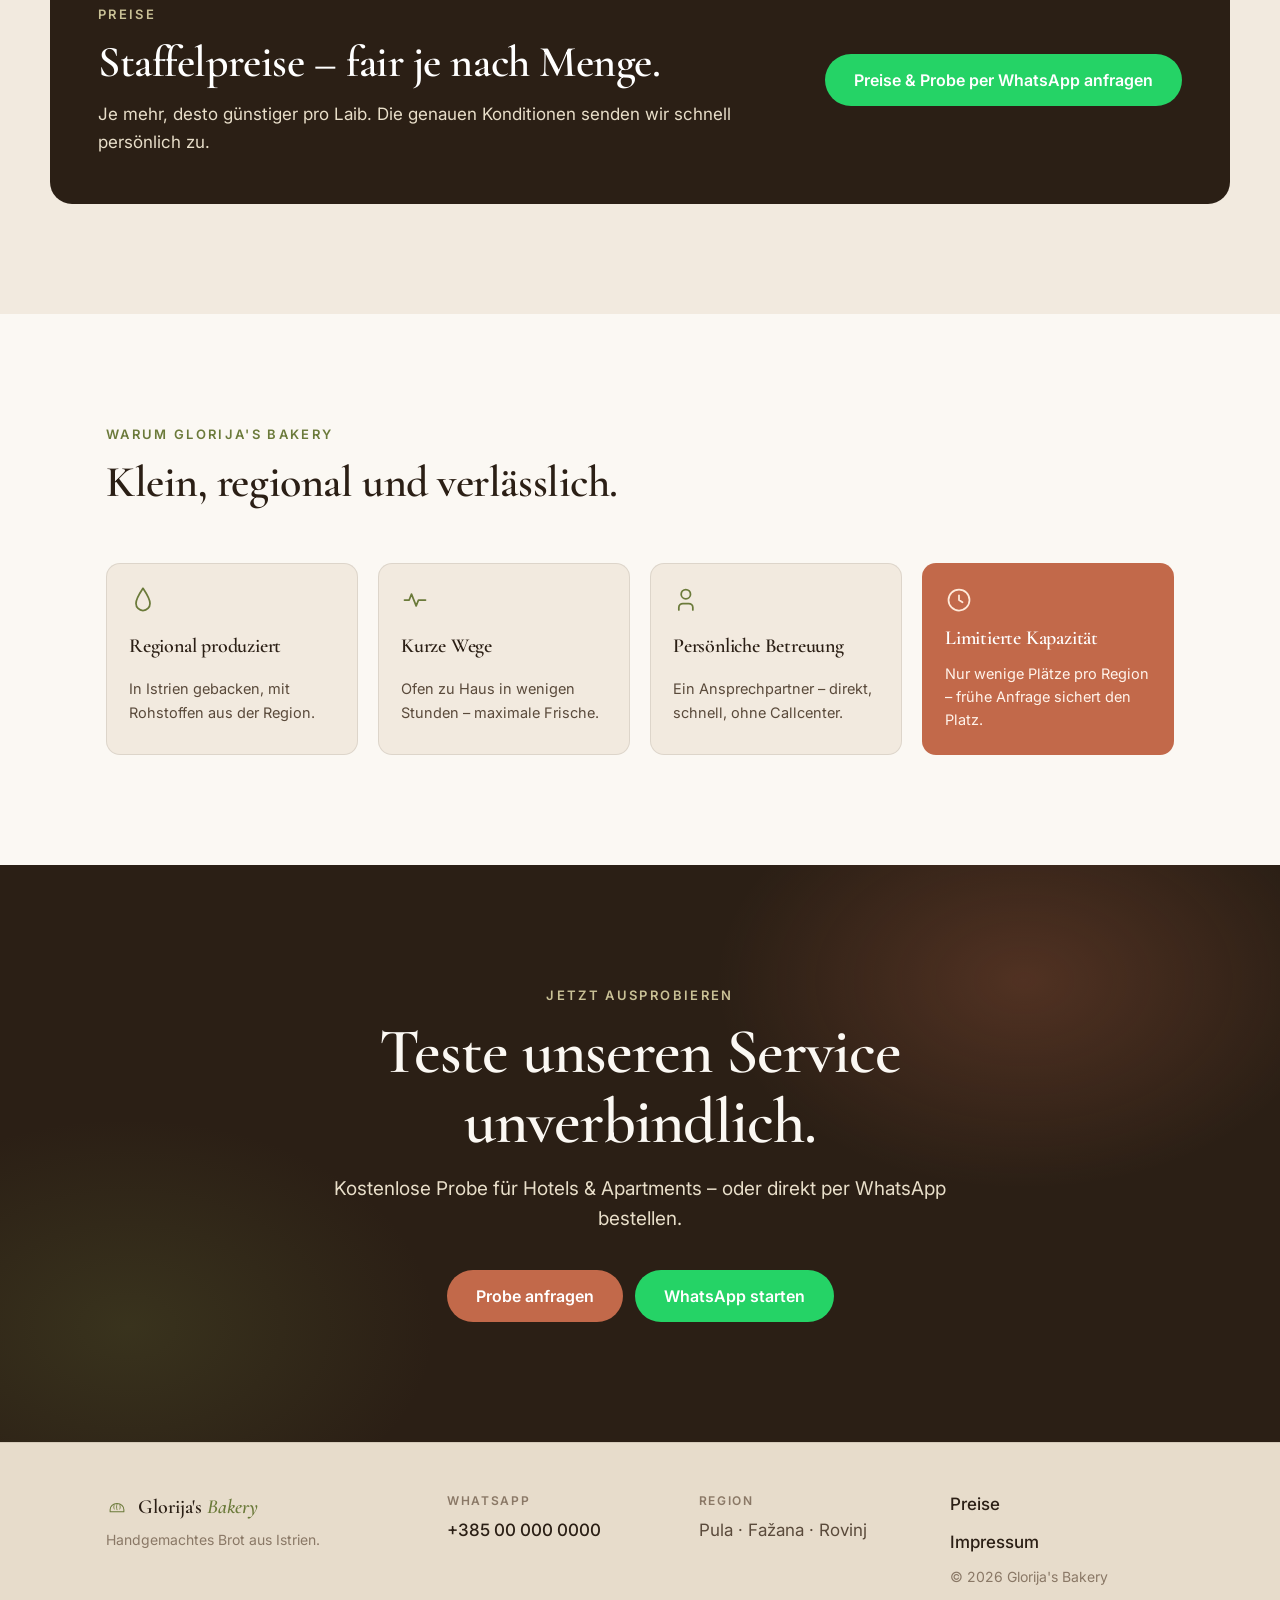
==== commit 393bc571: "Rebrand site to Glorija's Bakery Alle Vorkommen von „Istra Bakery" zu „Glorija's Bakery" umbenannt a" ====
--- a/index.html
+++ b/index.html
@@ -68,7 +68,7 @@
               Kostenlose Probe anfragen
               <svg width="16" height="16" viewBox="0 0 24 24" aria-hidden="true" focusable="false"><path fill="none" stroke="currentColor" stroke-width="2" stroke-linecap="round" stroke-linejoin="round" d="M5 12h14M13 6l6 6-6 6"/></svg>
             </a>
-            <a class="btn btn--terracotta" href="#route">
+            <a class="btn btn--terracotta" href="heute.html">
               <svg width="18" height="18" viewBox="0 0 24 24" aria-hidden="true" focusable="false"><path fill="none" stroke="currentColor" stroke-width="2" stroke-linecap="round" stroke-linejoin="round" d="M12 21s-7-6.5-7-12a7 7 0 1 1 14 0c0 5.5-7 12-7 12z"/><circle cx="12" cy="9" r="2.5" fill="none" stroke="currentColor" stroke-width="2"/></svg>
               Wo unser Caddy heute ist
             </a>
@@ -84,141 +84,6 @@
             width="1200" height="1400" loading="eager" decoding="async" fetchpriority="high" />
           <figcaption class="hero__caption">Handwerklich, jeden Morgen.</figcaption>
         </figure>
-      </div>
-    </section>
-
-    <!-- CADDY / ROUTE -->
-    <section id="route" class="section section--alt route">
-      <div class="container">
-        <header class="section__head route__head">
-          <p class="eyebrow">Heute unterwegs</p>
-          <h2 class="heading">Unser Caddy ist für dich unterwegs.</h2>
-          <p class="lead">Heute in Fažana, Valbandon und Pula – frisch gebacken, direkt zu dir.</p>
-        </header>
-
-        <div class="route__grid">
-          <figure class="route__media reveal">
-            <svg viewBox="0 0 480 360" role="img" aria-label="Unser Caddy mit Glorija's-Bakery-Branding und QR-Code" xmlns="http://www.w3.org/2000/svg">
-              <!-- Warm background wash -->
-              <defs>
-                <radialGradient id="routeBg" cx="78%" cy="20%" r="75%">
-                  <stop offset="0%" stop-color="#E7DCCB" stop-opacity="0.9"/>
-                  <stop offset="100%" stop-color="#F2EADF" stop-opacity="0"/>
-                </radialGradient>
-                <radialGradient id="routeGlow" cx="20%" cy="85%" r="55%">
-                  <stop offset="0%" stop-color="#C2694A" stop-opacity="0.12"/>
-                  <stop offset="100%" stop-color="#C2694A" stop-opacity="0"/>
-                </radialGradient>
-              </defs>
-              <rect x="0" y="0" width="480" height="360" fill="url(#routeBg)"/>
-              <rect x="0" y="0" width="480" height="360" fill="url(#routeGlow)"/>
-
-              <!-- Sun / disc -->
-              <circle cx="390" cy="80" r="28" fill="#C2694A" opacity="0.18"/>
-
-              <!-- Road -->
-              <path d="M0 280 L480 280" stroke="#2B1F15" stroke-opacity="0.12" stroke-width="2"/>
-              <path d="M40 292 L100 292 M140 292 L200 292 M240 292 L300 292 M340 292 L400 292" stroke="#8A7866" stroke-width="3" stroke-linecap="round"/>
-
-              <!-- Subtle hill silhouette -->
-              <path d="M0 260 Q 90 230 180 252 T 360 248 T 480 258 L 480 280 L 0 280 Z" fill="#6B7A3A" fill-opacity="0.10"/>
-
-              <!-- Caddy body (van-like) -->
-              <!-- Shadow under van -->
-              <ellipse cx="230" cy="282" rx="150" ry="8" fill="#2B1F15" fill-opacity="0.12"/>
-
-              <!-- Main body -->
-              <path d="M100 275 L100 195 Q100 180 115 180 L210 180 L235 150 Q240 144 250 144 L335 144 Q348 144 355 154 L380 190 Q390 192 390 205 L390 275 Z"
-                    fill="#FBF8F3" stroke="#2B1F15" stroke-width="2" stroke-linejoin="round"/>
-
-              <!-- Terracotta roof accent -->
-              <path d="M100 195 L100 180 Q100 168 112 168 L210 168 L235 142 Q241 135 251 135 L335 135 Q348 135 356 146 L379 178 L210 178 L100 195 Z"
-                    fill="#C2694A" stroke="#2B1F15" stroke-width="2" stroke-linejoin="round"/>
-
-              <!-- Windshield -->
-              <path d="M243 152 Q247 148 253 148 L326 148 Q335 148 340 155 L355 178 L243 178 Z"
-                    fill="#E8DEC9" stroke="#2B1F15" stroke-width="1.5" stroke-linejoin="round"/>
-              <!-- Side window -->
-              <rect x="118" y="195" width="80" height="40" rx="4" fill="#E8DEC9" stroke="#2B1F15" stroke-width="1.5"/>
-
-              <!-- Brand panel on side of van -->
-              <rect x="212" y="200" width="160" height="62" rx="6" fill="#FBF8F3" stroke="#2B1F15" stroke-width="1.2"/>
-              <!-- Wheat / bread mark -->
-              <g transform="translate(222 210) scale(0.9)" stroke="#6B7A3A" stroke-width="1.5" fill="none" stroke-linejoin="round" stroke-linecap="round">
-                <path d="M4 18c0-5 4-9 10-9s10 4 10 9v3H4v-3z" fill="#6B7A3A" fill-opacity="0.15"/>
-                <path d="M4 18c0-5 4-9 10-9s10 4 10 9v3H4v-3z"/>
-                <path d="M10 11c-1 2-1 4 0 6M14 10c-1 2-1 6 0 8M18 11c1 2 1 4 0 6"/>
-              </g>
-              <!-- Brand text -->
-              <text x="254" y="224" font-family="Cormorant Garamond, Georgia, serif" font-size="16" font-weight="600" fill="#2B1F15">Glorija's</text>
-              <text x="254" y="244" font-family="Cormorant Garamond, Georgia, serif" font-size="16" font-weight="600" font-style="italic" fill="#6B7A3A">Bakery</text>
-
-              <!-- QR code tile -->
-              <rect x="320" y="200" width="46" height="46" rx="4" fill="#FBF8F3" stroke="#2B1F15" stroke-width="1"/>
-              <g fill="#2B1F15">
-                <!-- 7x7 stylized QR grid -->
-                <rect x="323" y="203" width="12" height="12"/>
-                <rect x="326" y="206" width="6" height="6" fill="#FBF8F3"/>
-                <rect x="351" y="203" width="12" height="12"/>
-                <rect x="354" y="206" width="6" height="6" fill="#FBF8F3"/>
-                <rect x="323" y="231" width="12" height="12"/>
-                <rect x="326" y="234" width="6" height="6" fill="#FBF8F3"/>
-                <!-- Random inner cells -->
-                <rect x="339" y="205" width="4" height="4"/>
-                <rect x="345" y="209" width="4" height="4"/>
-                <rect x="339" y="213" width="4" height="4"/>
-                <rect x="343" y="217" width="4" height="4"/>
-                <rect x="349" y="221" width="4" height="4"/>
-                <rect x="339" y="225" width="4" height="4"/>
-                <rect x="345" y="229" width="4" height="4"/>
-                <rect x="351" y="233" width="4" height="4"/>
-                <rect x="357" y="229" width="4" height="4"/>
-                <rect x="339" y="237" width="4" height="4"/>
-                <rect x="345" y="237" width="4" height="4"/>
-                <rect x="357" y="237" width="4" height="4"/>
-              </g>
-
-              <!-- Front grill / headlight -->
-              <rect x="378" y="236" width="10" height="16" rx="2" fill="#E8DEC9" stroke="#2B1F15" stroke-width="1"/>
-
-              <!-- Wheels -->
-              <g>
-                <circle cx="150" cy="282" r="22" fill="#2B1F15"/>
-                <circle cx="150" cy="282" r="9" fill="#8A7866"/>
-                <circle cx="330" cy="282" r="22" fill="#2B1F15"/>
-                <circle cx="330" cy="282" r="9" fill="#8A7866"/>
-              </g>
-
-              <!-- Location pin floating above -->
-              <g transform="translate(344 76)">
-                <path d="M14 32 Q 4 20 4 12 a10 10 0 1 1 20 0 c0 8 -10 20 -10 20 z" fill="#C2694A" stroke="#2B1F15" stroke-width="1.5" stroke-linejoin="round"/>
-                <circle cx="14" cy="12" r="4" fill="#FBF8F3"/>
-              </g>
-            </svg>
-            <figcaption class="route__caption">Unser Verkaufswagen – heute auf Tour.</figcaption>
-          </figure>
-
-          <div class="route__panel reveal">
-            <span class="route__status">
-              <span class="route__pulse" aria-hidden="true"></span>
-              Jetzt unterwegs
-            </span>
-
-            <h3 class="route__panel-title">Route heute</h3>
-            <ol class="route__stops">
-              <li><span class="route__time">09:30</span><span class="route__place">Fažana</span></li>
-              <li><span class="route__time">10:15</span><span class="route__place">Valbandon</span></li>
-              <li><span class="route__time">11:00</span><span class="route__place">Pula</span></li>
-            </ol>
-
-            <p class="route__note">Begrenzte Menge – oft schnell ausverkauft.</p>
-
-            <a class="btn btn--whatsapp btn--lg" data-wa="b2c" href="#">
-              <svg width="18" height="18" viewBox="0 0 24 24" aria-hidden="true" focusable="false"><path fill="currentColor" d="M19.05 4.91A10 10 0 0 0 4.1 17.3L3 22l4.79-1.05a10 10 0 0 0 4.82 1.23h.01A10 10 0 0 0 22 12.18a9.94 9.94 0 0 0-2.95-7.27zM12.62 20.2h-.01a8.25 8.25 0 0 1-4.2-1.15l-.3-.18-2.84.62.62-2.77-.2-.31a8.26 8.26 0 1 1 6.93 3.8z"/></svg>
-              Jetzt Brot reservieren
-            </a>
-          </div>
-        </div>
       </div>
     </section>
 
@@ -260,36 +125,6 @@
       </div>
     </section>
 
-    <!-- PROBLEM / LÖSUNG -->
-    <section id="problem" class="section section--alt">
-      <div class="container">
-        <header class="section__head">
-          <p class="eyebrow">Warum wir</p>
-          <h2 class="heading">Schluss mit Brot-Stress in der Saison.</h2>
-        </header>
-
-        <div class="ps-grid">
-          <div class="ps-col ps-col--problem reveal">
-            <h3 class="ps-col__title">Typisch in Istrien</h3>
-            <ul class="ps-list">
-              <li><span class="ps-mark ps-mark--x" aria-hidden="true">×</span> Unzuverlässige Lieferanten mitten in der Saison</li>
-              <li><span class="ps-mark ps-mark--x" aria-hidden="true">×</span> Schwankende Qualität von Tag zu Tag</li>
-              <li><span class="ps-mark ps-mark--x" aria-hidden="true">×</span> Kurzfristige Engpässe bei vollem Haus</li>
-            </ul>
-          </div>
-
-          <div class="ps-col ps-col--solution reveal">
-            <h3 class="ps-col__title">Mit Glorija's Bakery</h3>
-            <ul class="ps-list">
-              <li><span class="ps-mark ps-mark--check" aria-hidden="true">✓</span> Tägliche Produktion, feste Touren</li>
-              <li><span class="ps-mark ps-mark--check" aria-hidden="true">✓</span> Gleiches Rezept, gleiche Qualität</li>
-              <li><span class="ps-mark ps-mark--check" aria-hidden="true">✓</span> Menge flexibel per WhatsApp anpassbar</li>
-            </ul>
-          </div>
-        </div>
-      </div>
-    </section>
-
     <!-- ABLAUF -->
     <section id="ablauf" class="section">
       <div class="container">
@@ -425,6 +260,7 @@
         <p>Pula · Fažana · Rovinj</p>
       </div>
       <div class="footer__col footer__col--legal">
+        <a href="preise.html" class="footer__link muted">Preise</a>
         <a href="#" class="footer__link muted">Impressum</a>
         <p class="muted small">© <span id="year">2026</span> Glorija's Bakery</p>
       </div>
--- a/styles.css
+++ b/styles.css
@@ -350,46 +350,6 @@
 .card--b2c .ticks li::before { background: var(--color-terracotta); }
 .card--b2c .ticks li::after  { border-color: var(--color-terracotta); }
 
-/* ---------- Problem / Solution ---------- */
-.ps-grid {
-  display: grid;
-  grid-template-columns: 1fr;
-  gap: 20px;
-}
-@media (min-width: 820px) {
-  .ps-grid { grid-template-columns: 1fr 1fr; gap: 28px; }
-}
-.ps-col {
-  background: var(--color-sand);
-  border-radius: var(--radius-lg);
-  padding: clamp(24px, 3vw, 36px);
-  border: 1px solid var(--color-line);
-}
-.ps-col--solution {
-  background: var(--color-ink);
-  color: #E8DEC9;
-  border-color: transparent;
-}
-.ps-col--solution .ps-col__title { color: #fff; }
-.ps-col__title {
-  font-family: var(--font-serif);
-  font-size: clamp(20px, 2.2vw, 24px);
-  margin-bottom: 18px;
-  color: var(--color-ink);
-}
-.ps-list { list-style: none; padding: 0; margin: 0; display: grid; gap: 14px; }
-.ps-list li { display: flex; gap: 12px; align-items: flex-start; }
-.ps-mark {
-  flex: none;
-  width: 24px; height: 24px;
-  display: inline-flex; align-items: center; justify-content: center;
-  border-radius: 50%;
-  font-weight: 700; font-size: 14px;
-  line-height: 1;
-}
-.ps-mark--x { background: rgba(194,105,74,.18); color: var(--color-terracotta); }
-.ps-mark--check { background: rgba(107,122,58,.25); color: #E3E8C3; }
-
 /* ---------- Steps ---------- */
 .steps {
   list-style: none; padding: 0; margin: 0;
@@ -595,130 +555,439 @@
   .reveal { opacity: 1; transform: none; }
 }
 
-/* ---------- Route / Caddy ---------- */
-.route__head { text-align: left; max-width: 680px; }
-
-.route__grid {
-  display: grid;
-  grid-template-columns: 1fr;
-  gap: clamp(24px, 4vw, 48px);
+/* ===========================================================
+   heute.html — Routes landing page
+   =========================================================== */
+
+/* ---------- Routes Hero (compact, no media) ---------- */
+.routes-hero {
+  padding: clamp(44px, 7vw, 84px) 0 clamp(28px, 4vw, 56px);
+  position: relative;
+  overflow: hidden;
+}
+.routes-hero::before {
+  content: "";
+  position: absolute; inset: 0;
+  background: radial-gradient(55% 60% at 85% 10%, rgba(194,105,74,.12), transparent 60%),
+              radial-gradient(50% 60% at 10% 90%, rgba(107,122,58,.10), transparent 60%);
+  pointer-events: none;
+}
+.routes-hero__grid {
+  position: relative;
+  display: grid;
+  grid-template-columns: 1fr;
+  gap: clamp(24px, 4vw, 40px);
+}
+.routes-hero__copy { max-width: 760px; }
+.routes-hero__ticks { margin-top: 22px; }
+.routes-hero .cta-row { margin-top: 26px; }
+
+@media (max-width: 520px) {
+  .routes-hero .cta-row .btn { width: 100%; }
+}
+
+/* ---------- Map Section layout ---------- */
+.map-section__grid {
+  display: grid;
+  grid-template-columns: 1fr;
+  gap: clamp(28px, 4vw, 48px);
+  align-items: start;
+}
+@media (min-width: 900px) {
+  .map-section__grid { grid-template-columns: 1fr 1.25fr; }
+}
+.map-section__head { margin-bottom: 20px; }
+.map-section__head .heading { margin-top: 0; }
+.map-section__side { display: grid; gap: 22px; align-content: start; }
+
+/* Legend */
+.legend {
+  list-style: none; padding: 0; margin: 0;
+  display: grid; gap: 10px;
+  background: var(--color-sand);
+  border: 1px solid var(--color-line);
+  border-radius: var(--radius-md);
+  padding: 16px 18px;
+}
+.legend li {
+  display: inline-flex;
   align-items: center;
-}
-@media (min-width: 900px) {
-  .route__grid { grid-template-columns: 1fr 1fr; }
-}
-
-.route__media {
-  margin: 0;
+  gap: 12px;
+  font-size: 14.5px;
+  color: var(--color-ink-soft);
+}
+.legend__dot {
+  width: 14px; height: 14px;
+  border-radius: 50%;
+  border: 2px solid var(--color-warm-white);
+  box-shadow: 0 2px 6px rgba(43,31,21,.18);
+  flex: none;
+}
+.legend__dot--active  { background: var(--color-olive); }
+.legend__dot--request { background: var(--color-terracotta); }
+
+/* Regions / pills block */
+.map-regions__title {
+  font-size: 12px;
+  letter-spacing: 0.14em;
+  text-transform: uppercase;
+  color: var(--color-ink-mute);
+  font-weight: 600;
+  margin-bottom: 10px;
+}
+.map-regions .pills { margin: 0; }
+
+/* Filter tabs */
+.map-filters {
+  display: inline-flex;
+  flex-wrap: wrap;
+  gap: 6px;
+  padding: 6px;
+  background: var(--color-warm-white);
+  border: 1px solid var(--color-line);
+  border-radius: 999px;
+  margin-bottom: 16px;
+  box-shadow: var(--shadow-soft);
+}
+.map-filter {
+  border: 0;
+  background: transparent;
+  color: var(--color-ink-soft);
+  font-family: inherit;
+  font-size: 14px;
+  font-weight: 600;
+  padding: 9px 16px;
+  border-radius: 999px;
+  cursor: pointer;
+  transition: background .18s ease, color .18s ease;
+}
+.map-filter:hover { color: var(--color-ink); }
+.map-filter.is-active {
+  background: var(--color-ink);
+  color: var(--color-warm-white);
+}
+.map-filter:focus-visible {
+  outline: 2px solid var(--color-olive);
+  outline-offset: 2px;
+}
+
+/* Map card */
+.map-card {
+  background: var(--color-warm-white);
+  border: 1px solid var(--color-line);
   border-radius: var(--radius-lg);
   overflow: hidden;
+  box-shadow: var(--shadow-card);
+}
+#routeMap {
+  width: 100%;
+  height: 360px;
   background: var(--color-sand);
-  border: 1px solid var(--color-line);
-  box-shadow: var(--shadow-soft);
-  aspect-ratio: 4 / 3;
-  display: grid;
-  place-items: center;
-  position: relative;
-}
-.route__media svg { width: 100%; height: 100%; display: block; }
-.route__caption {
-  position: absolute; left: 16px; bottom: 14px;
-  font-family: var(--font-serif);
-  font-style: italic;
-  font-size: 15px;
+}
+@media (min-width: 720px)  { #routeMap { height: 420px; } }
+@media (min-width: 1040px) { #routeMap { height: 480px; } }
+
+.map-card__note { margin-top: 10px; text-align: right; }
+
+/* ---------- Custom Leaflet pins ---------- */
+.leaflet-marker-icon.pin-wrap {
+  background: transparent;
+  border: 0;
+}
+.pin {
+  position: absolute;
+  left: 2px;
+  top: 4px;
+  width: 24px;
+  height: 24px;
+  border-radius: 50% 50% 50% 0;
+  transform: rotate(-45deg);
+  transform-origin: center;
+  border: 3px solid var(--color-warm-white);
+  box-shadow: 0 6px 14px rgba(43,31,21,.28);
+  display: block;
+}
+.pin--active  { background: var(--color-olive); }
+.pin--request { background: var(--color-terracotta); opacity: .92; }
+.pin__dot {
+  position: absolute;
+  left: 50%; top: 50%;
+  width: 6px; height: 6px;
+  background: var(--color-warm-white);
+  border-radius: 50%;
+  transform: translate(-50%, -50%);
+}
+
+/* Leaflet popup override */
+.leaflet-popup-content-wrapper {
+  border-radius: var(--radius-md);
+  box-shadow: var(--shadow-card);
+  background: var(--color-warm-white);
   color: var(--color-ink-soft);
-  background: rgba(251,248,243,.8);
-  padding: 4px 12px;
-  border-radius: 999px;
-  backdrop-filter: blur(4px);
-  -webkit-backdrop-filter: blur(4px);
-}
-
-.route__panel {
-  background: var(--color-warm-white);
-  border: 1px solid var(--color-line);
-  border-radius: var(--radius-lg);
-  padding: clamp(24px, 3vw, 36px);
-  box-shadow: var(--shadow-card);
-  display: grid;
-  gap: 18px;
-}
-
-.route__status {
+  font-family: var(--font-sans);
+  padding: 4px;
+}
+.leaflet-popup-tip { background: var(--color-warm-white); }
+.leaflet-popup-content { margin: 14px 16px; font-size: 14.5px; line-height: 1.5; }
+
+.pop { display: grid; gap: 8px; }
+.pop__name {
+  font-family: var(--font-serif);
+  font-size: 20px;
+  color: var(--color-ink);
+  font-weight: 600;
+  line-height: 1.1;
+}
+.pop__status {
   display: inline-flex;
   align-items: center;
-  gap: 10px;
+  padding: 3px 10px;
+  border-radius: 999px;
+  font-size: 12px;
+  font-weight: 600;
+  letter-spacing: 0.06em;
+  text-transform: uppercase;
   justify-self: start;
-  padding: 6px 14px;
+}
+.pop__status--active {
+  background: rgba(107,122,58,.15);
+  color: var(--color-olive-dk);
+}
+.pop__status--request {
+  background: rgba(194,105,74,.15);
+  color: var(--color-terracotta-dk);
+}
+.pop__window { color: var(--color-ink-soft); font-size: 14px; margin: 0; }
+.pop__cta { justify-self: start; margin-top: 4px; }
+
+/* ---------- Today stops cards ---------- */
+.today-stops {
+  list-style: none; padding: 0; margin: 0;
+  display: grid;
+  grid-template-columns: 1fr;
+  gap: 16px;
+}
+@media (min-width: 640px) {
+  .today-stops { grid-template-columns: repeat(2, 1fr); }
+}
+@media (min-width: 980px) {
+  .today-stops { grid-template-columns: repeat(4, 1fr); gap: 20px; }
+}
+.today-stop {
+  background: var(--color-warm-white);
+  border: 1px solid var(--color-line);
+  border-radius: var(--radius-lg);
+  padding: 22px;
+  box-shadow: var(--shadow-soft);
+  display: grid;
+  gap: 6px;
+  align-content: start;
+  position: relative;
+}
+.today-stop__time {
+  font-family: var(--font-serif);
+  font-size: 26px;
+  font-weight: 600;
+  color: var(--color-olive-dk);
+  letter-spacing: -0.01em;
+  line-height: 1;
+}
+.today-stop__name {
+  font-family: var(--font-serif);
+  font-size: 22px;
+  color: var(--color-ink);
+  margin-top: 4px;
+}
+.today-stop__meta { color: var(--color-ink-soft); font-size: 14.5px; }
+.today-stop__tag {
+  justify-self: start;
+  margin-top: 10px;
+  font-size: 12px;
+  font-weight: 600;
+  letter-spacing: 0.06em;
+  text-transform: uppercase;
+  padding: 4px 10px;
   border-radius: 999px;
-  background: rgba(107,122,58,.12);
+}
+.today-stop__tag--active {
+  background: rgba(107,122,58,.15);
   color: var(--color-olive-dk);
+}
+.today-stop__tag--request {
+  background: rgba(194,105,74,.15);
+  color: var(--color-terracotta-dk);
+}
+
+/* ---------- Ask / out-of-area band ---------- */
+.ask-band {
+  background: var(--color-warm-white);
+  border: 1px solid var(--color-line);
+  border-radius: var(--radius-lg);
+  padding: clamp(24px, 3.5vw, 40px);
+  box-shadow: var(--shadow-soft);
+  display: grid;
+  gap: 22px;
+  align-items: center;
+}
+@media (min-width: 820px) {
+  .ask-band { grid-template-columns: 1.6fr auto; gap: 32px; }
+}
+.ask-band__text .heading { margin-top: 6px; }
+.ask-band__text .body { margin-top: 10px; }
+
+/* ---------- Leaflet tweaks ---------- */
+.leaflet-container {
+  font-family: var(--font-sans);
+  background: var(--color-sand);
+}
+.leaflet-control-attribution {
+  background: rgba(251,248,243,.85) !important;
+  font-size: 11px;
+}
+.leaflet-control-zoom a {
+  background: var(--color-warm-white) !important;
+  color: var(--color-ink) !important;
+  border-color: var(--color-line) !important;
+}
+.leaflet-control-zoom a:hover {
+  background: var(--color-sand) !important;
+}
+
+/* ===========================================================
+   Preise-Seite (preise.html)
+   =========================================================== */
+
+/* Hero on /preise has no media — center copy and widen max width */
+.hero__grid--single { grid-template-columns: 1fr; max-width: 820px; }
+@media (min-width: 900px) {
+  .hero__grid--single { grid-template-columns: 1fr; }
+}
+.hero__intro { max-width: 640px; margin-top: 18px; }
+
+/* ---------- Price tiers ---------- */
+.price-tiers {
+  list-style: none; padding: 0; margin: 0;
+  display: grid; gap: 16px;
+  grid-template-columns: 1fr;
+}
+@media (min-width: 600px) {
+  .price-tiers { grid-template-columns: repeat(2, 1fr); }
+}
+@media (min-width: 980px) {
+  .price-tiers { grid-template-columns: repeat(4, 1fr); gap: 20px; }
+}
+.price-tier {
+  background: var(--color-warm-white);
+  border: 1px solid var(--color-line);
+  border-radius: var(--radius-lg);
+  padding: 28px 24px;
+  display: grid; gap: 4px;
+  color: var(--color-ink-soft);
+  box-shadow: var(--shadow-soft);
+  text-align: left;
+}
+.price-tier__range {
+  font-family: var(--font-serif);
+  font-size: 22px;
+  color: var(--color-ink);
+  font-weight: 600;
+  letter-spacing: -0.01em;
+}
+.price-tier__unit {
   font-size: 13px;
-  font-weight: 600;
-  letter-spacing: 0.04em;
+  letter-spacing: 0.06em;
   text-transform: uppercase;
-}
-.route__pulse {
-  width: 9px; height: 9px;
-  border-radius: 50%;
+  color: var(--color-ink-mute);
+  margin-bottom: 10px;
+}
+.price-tier__price {
+  font-family: var(--font-serif);
+  font-size: clamp(32px, 4.2vw, 40px);
+  font-weight: 700;
+  color: var(--color-olive);
+  letter-spacing: -0.02em;
+  line-height: 1.1;
+  display: flex; align-items: baseline; gap: 8px;
+}
+.price-tier__prefix {
+  font-size: 14px;
+  font-weight: 500;
+  color: var(--color-ink-mute);
+  letter-spacing: 0;
+  text-transform: lowercase;
+  font-family: var(--font-sans);
+}
+.price-tier__per {
+  font-size: 14px;
+  color: var(--color-ink-mute);
+}
+.price-tier--featured {
   background: var(--color-olive);
-  box-shadow: 0 0 0 0 rgba(107,122,58,.55);
-  animation: route-pulse 1.8s ease-out infinite;
-  flex: none;
-}
-@keyframes route-pulse {
-  0%   { box-shadow: 0 0 0 0 rgba(107,122,58,.55); }
-  70%  { box-shadow: 0 0 0 10px rgba(107,122,58,0); }
-  100% { box-shadow: 0 0 0 0 rgba(107,122,58,0); }
-}
-@media (prefers-reduced-motion: reduce) {
-  .route__pulse { animation: none; }
-}
-
-.route__panel-title {
-  font-family: var(--font-serif);
-  font-size: clamp(22px, 2.4vw, 26px);
-  color: var(--color-ink);
-}
-
-.route__stops {
-  list-style: none; padding: 0; margin: 0;
+  border-color: transparent;
+  color: #F1EED2;
+  box-shadow: var(--shadow-card);
+}
+.price-tier--featured .price-tier__range { color: #fff; }
+.price-tier--featured .price-tier__unit { color: #D9D9B5; }
+.price-tier--featured .price-tier__price { color: #fff; }
+.price-tier--featured .price-tier__prefix { color: #D9D9B5; }
+.price-tier--featured .price-tier__per { color: #E1E1C1; }
+
+.price-note {
+  margin-top: 22px;
+  text-align: center;
+}
+
+/* ---------- Season cards ---------- */
+.season-intro {
+  max-width: 760px;
+  margin: 0 auto 32px;
+  text-align: center;
+}
+.season-cards {
+  display: grid; gap: 18px;
+  grid-template-columns: 1fr;
+  margin-bottom: 32px;
+}
+@media (min-width: 720px) {
+  .season-cards { grid-template-columns: repeat(2, 1fr); }
+}
+.season-card {
+  background: var(--color-warm-white);
+  border: 1px solid var(--color-line);
+  border-radius: var(--radius-lg);
+  padding: 28px;
   display: grid; gap: 10px;
-  counter-reset: stop;
-}
-.route__stops li {
-  display: grid;
-  grid-template-columns: 72px 1fr;
-  align-items: baseline;
-  gap: 16px;
-  padding: 12px 16px;
-  background: var(--color-sand);
+  box-shadow: var(--shadow-soft);
+}
+.season-card h3 {
+  font-family: var(--font-serif);
+  font-size: 22px;
+}
+.season-card .ticks li::before { background: var(--color-olive); }
+.season-card .ticks li::after  { border-color: var(--color-olive); }
+.season-card--peak .ticks li::before { background: var(--color-terracotta); }
+.season-card--peak .ticks li::after  { border-color: var(--color-terracotta); }
+.season-card--peak h3 { color: var(--color-terracotta-dk); }
+
+.season-example {
+  max-width: 640px;
+  margin: 0 auto;
+  padding: 24px;
+  background: var(--color-sand-deep);
   border-radius: var(--radius-md);
-  border: 1px solid var(--color-line);
-}
-.route__time {
-  font-family: var(--font-serif);
-  font-size: 20px;
-  color: var(--color-olive-dk);
-  font-weight: 600;
-  letter-spacing: -0.01em;
-}
-.route__place {
-  color: var(--color-ink);
-  font-weight: 500;
-  font-size: 16px;
-}
-
-.route__note {
-  color: var(--color-terracotta-dk);
-  font-size: 14.5px;
-  font-style: italic;
-}
-
-.route__panel .btn { justify-self: start; }
-
-@media (max-width: 560px) {
-  .route__panel .btn { width: 100%; justify-self: stretch; }
-  .route__stops li { grid-template-columns: 60px 1fr; gap: 12px; padding: 11px 14px; }
-  .route__time { font-size: 18px; }
-}
+  text-align: center;
+  display: grid; gap: 12px;
+  justify-items: center;
+}
+
+/* ---------- CTA microcopy ---------- */
+.cta-final__micro {
+  margin-top: 20px;
+  color: #C9C196;
+}
+
+/* ---------- Audience grid (3-up) ---------- */
+@media (min-width: 980px) {
+  .audience-grid { grid-template-columns: repeat(3, 1fr); }
+}
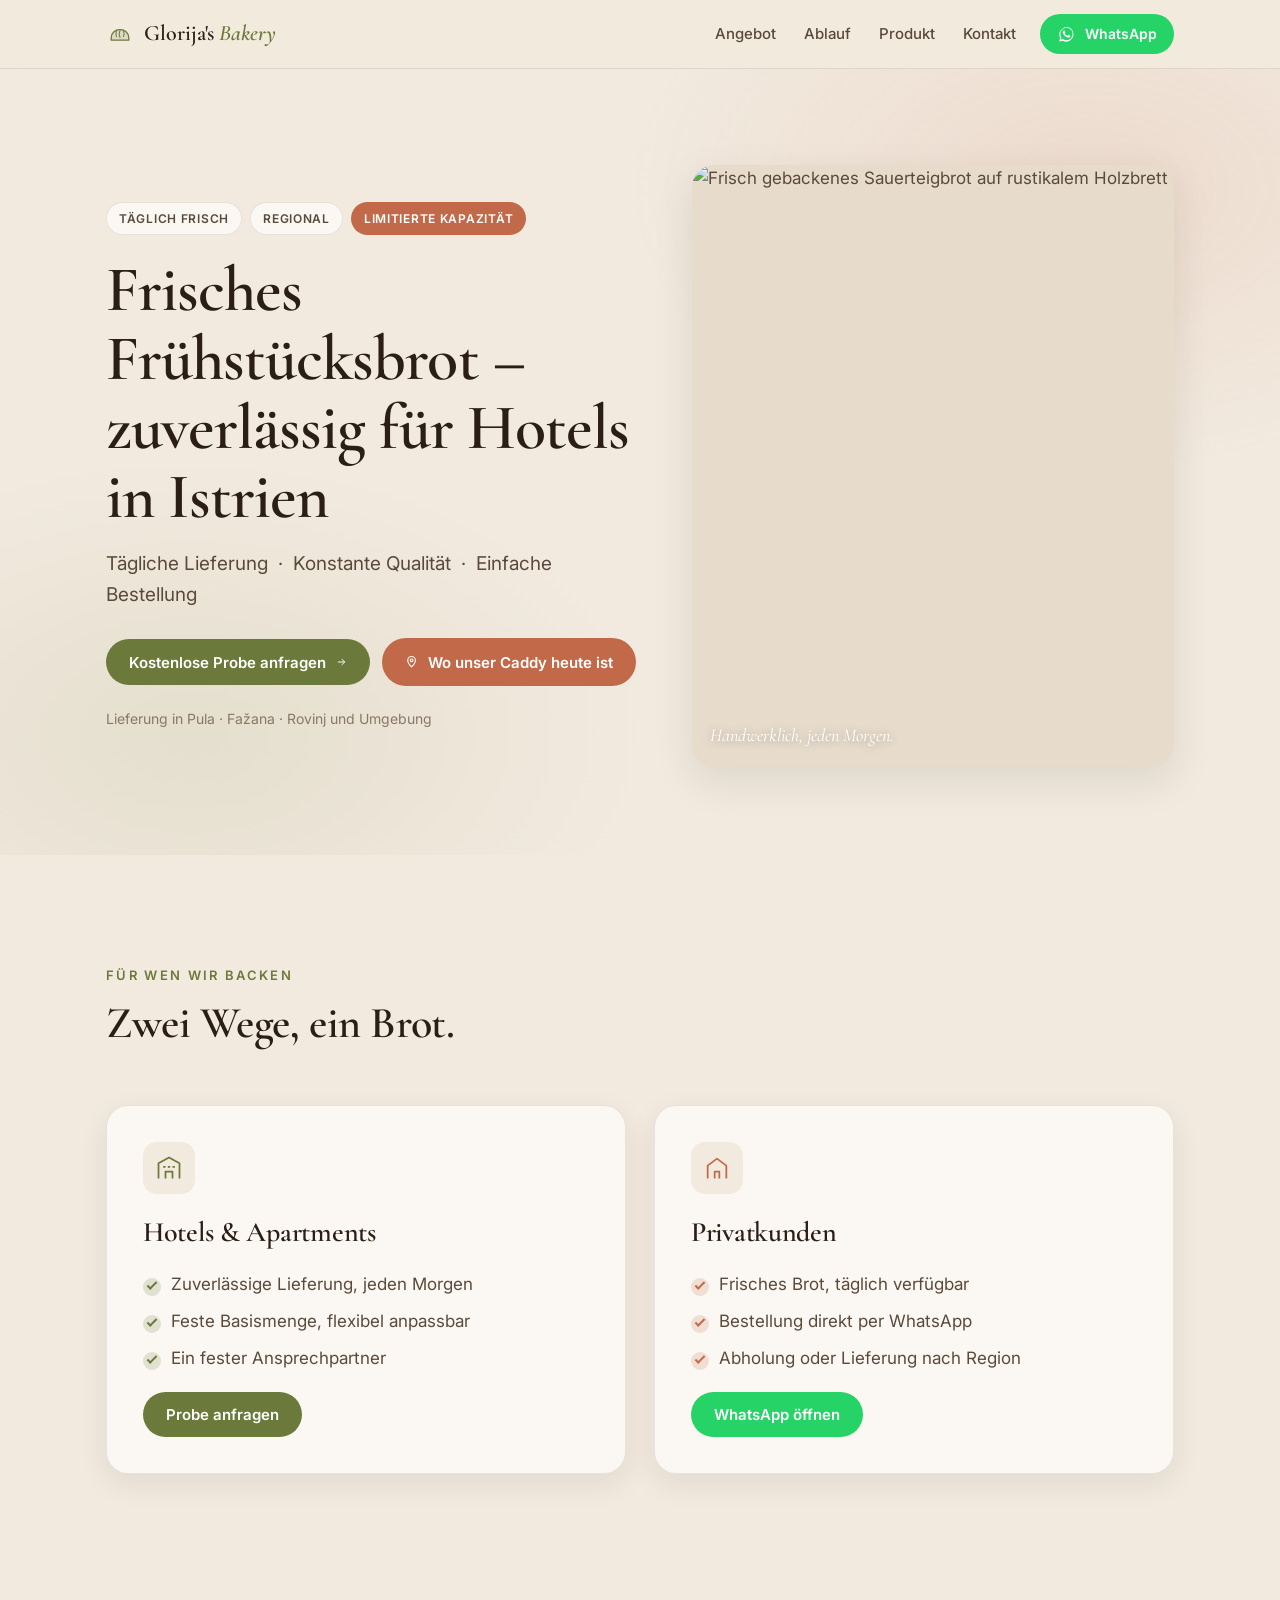
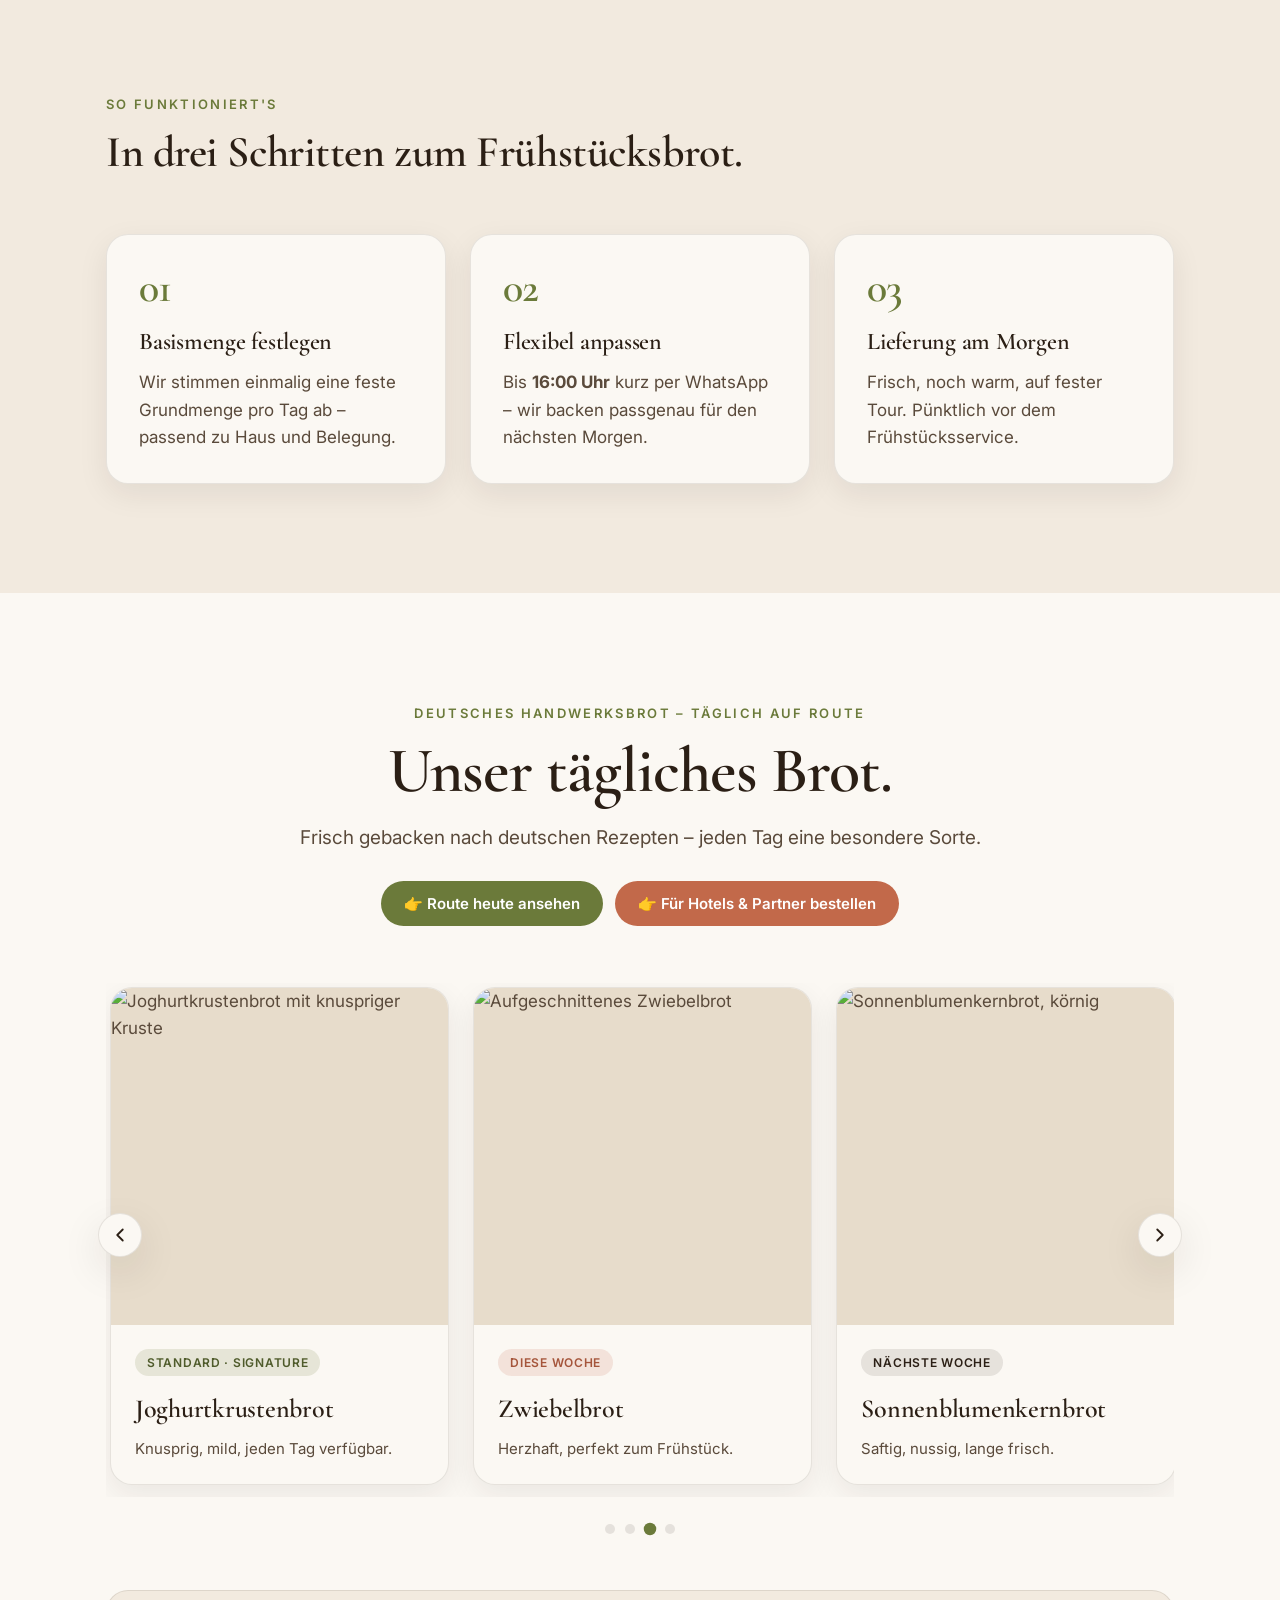
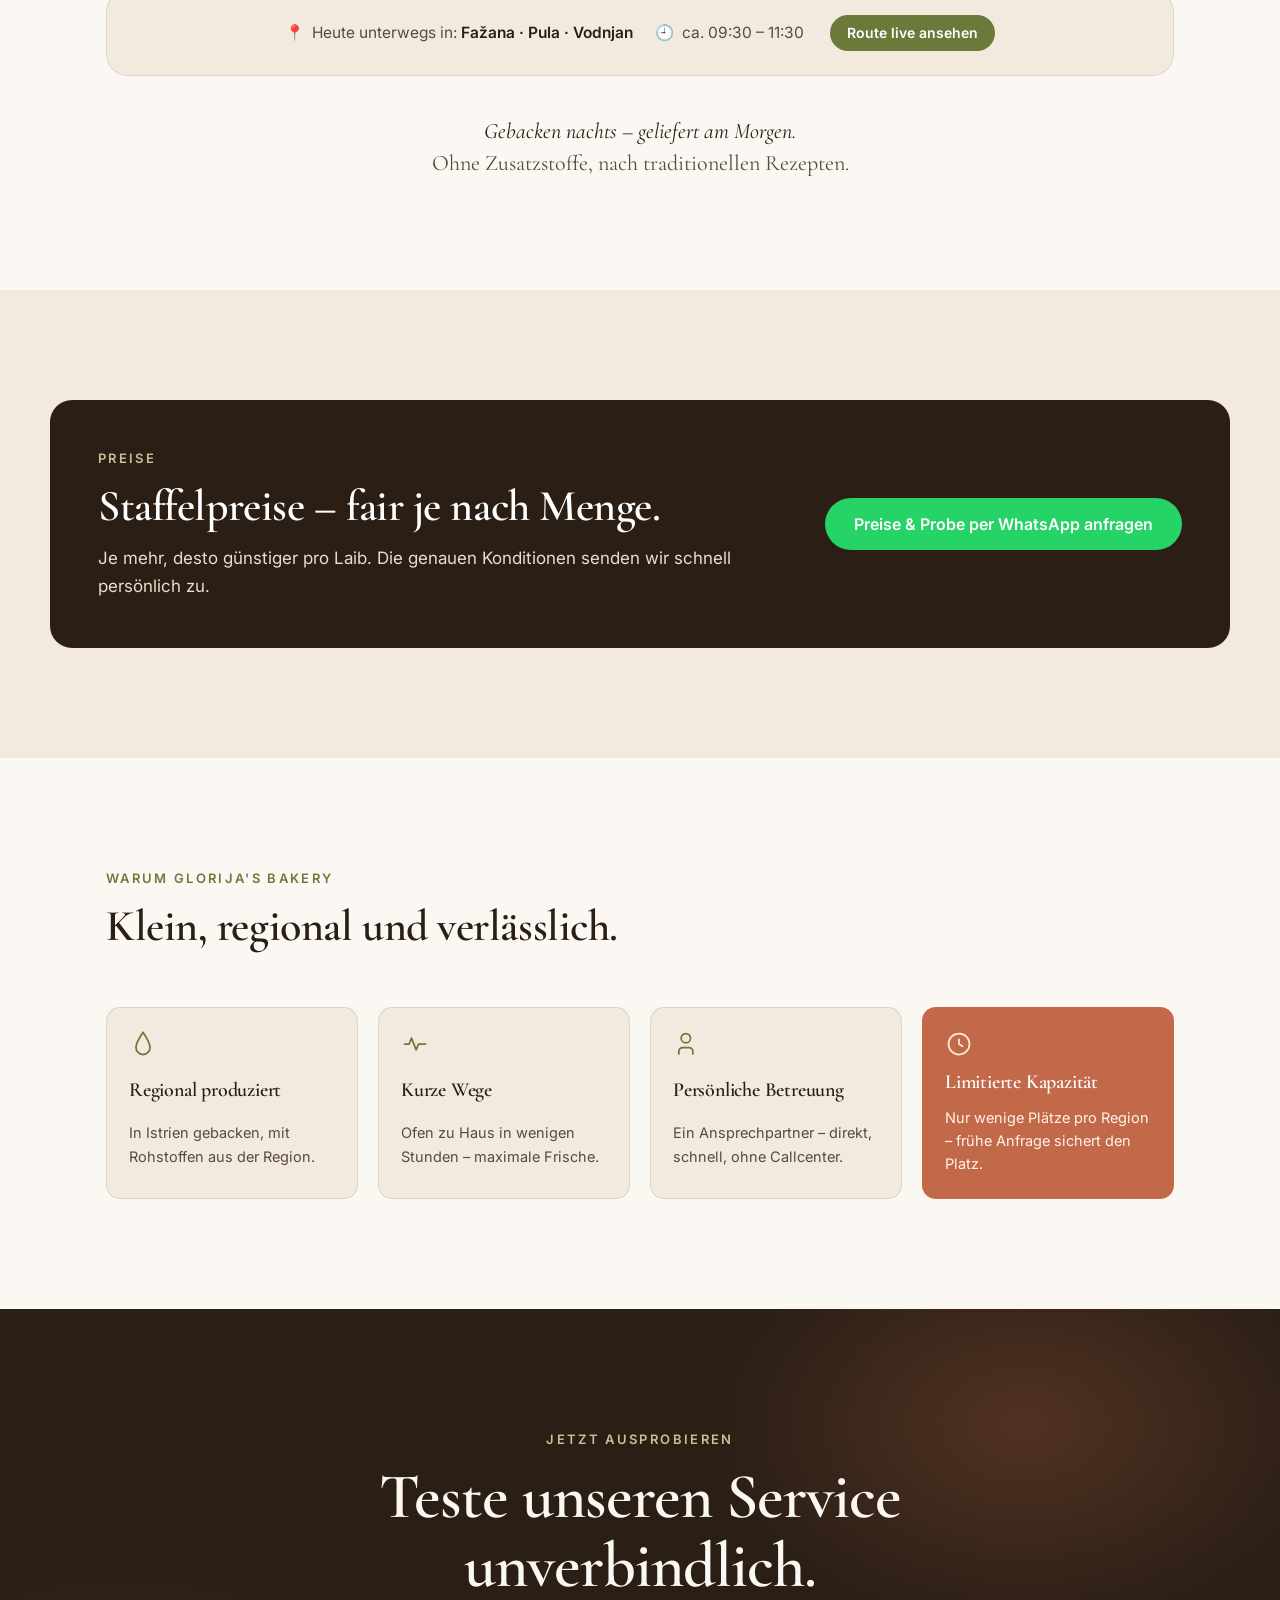
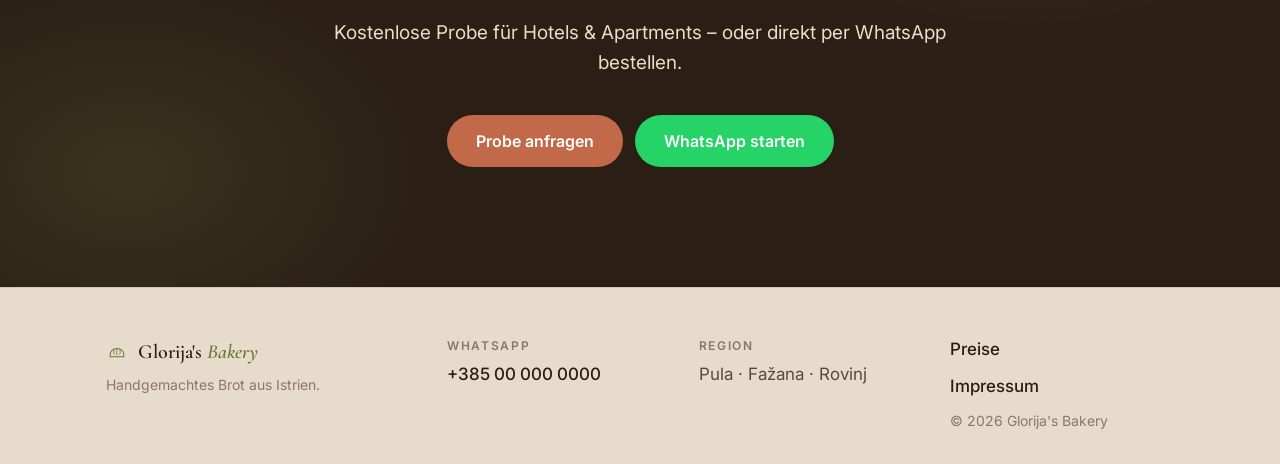
==== commit ac5b4212: "Rework Produkt section into "Unser tägliches Brot" stage Replaces the static Sauerteig split with a " ====
--- a/index.html
+++ b/index.html
@@ -153,29 +153,43 @@
       </div>
     </section>
 
-    <!-- PRODUKT -->
-    <section id="produkt" class="section section--alt">
-      <div class="container">
-        <div class="split">
-          <figure class="split__media reveal">
-            <img
-              src="https://images.unsplash.com/photo-1586444248902-2f64eddc13df?auto=format&fit=crop&w=1000&q=80"
-              alt="Angeschnittenes Sauerteigbrot, grobe Krume"
-              width="1000" height="1200" loading="lazy" decoding="async" />
-          </figure>
-
-          <div class="split__copy reveal">
-            <p class="eyebrow">Unser Brot</p>
-            <h2 class="heading">Klassischer Sauerteig.<br/>Ehrlich, kräftig, lange frisch.</h2>
-            <p class="body">Langzeitgeführter Teig, knusprige Kruste, saftige Krume. Ein Brot, das zum istrischen Frühstück passt – und am Abend noch schmeckt.</p>
-            <ul class="pills" aria-label="Varianten">
-              <li>Klassisch</li>
-              <li>Dinkel</li>
-              <li>Oliven</li>
-            </ul>
-            <p class="muted small">Weitere Varianten auf Anfrage.</p>
+    <!-- PRODUKT — Unser tägliches Brot -->
+    <section id="produkt" class="section section--alt product-stage">
+      <div class="container">
+        <header class="section__head product-stage__head reveal">
+          <p class="eyebrow">Deutsches Handwerksbrot – täglich auf Route</p>
+          <h2 class="display product-stage__title">Unser tägliches Brot.</h2>
+          <p class="lead">Frisch gebacken nach deutschen Rezepten – jeden Tag eine besondere Sorte.</p>
+          <div class="cta-row cta-row--center product-stage__ctas">
+            <a class="btn btn--primary" href="heute.html">👉 Route heute ansehen</a>
+            <a class="btn btn--terracotta" href="#kontakt">👉 Für Hotels &amp; Partner bestellen</a>
           </div>
-        </div>
+        </header>
+
+        <div class="bread-slider" data-slider role="region" aria-roledescription="Karussell" aria-label="Unsere Brot-Sorten">
+          <button class="bread-slider__nav bread-slider__nav--prev" type="button" aria-label="Vorheriges Brot" data-slider-prev>
+            <svg width="22" height="22" viewBox="0 0 24 24" aria-hidden="true" focusable="false"><path fill="none" stroke="currentColor" stroke-width="2" stroke-linecap="round" stroke-linejoin="round" d="M15 6l-6 6 6 6"/></svg>
+          </button>
+
+          <ul class="bread-slider__track" data-slider-track></ul>
+
+          <button class="bread-slider__nav bread-slider__nav--next" type="button" aria-label="Nächstes Brot" data-slider-next>
+            <svg width="22" height="22" viewBox="0 0 24 24" aria-hidden="true" focusable="false"><path fill="none" stroke="currentColor" stroke-width="2" stroke-linecap="round" stroke-linejoin="round" d="M9 6l6 6-6 6"/></svg>
+          </button>
+
+          <ol class="bread-slider__dots" data-slider-dots aria-label="Slide auswählen"></ol>
+        </div>
+
+        <div class="today-strip reveal">
+          <p class="today-strip__line"><span class="today-strip__icon" aria-hidden="true">📍</span> Heute unterwegs in: <strong>Fažana · Pula · Vodnjan</strong></p>
+          <p class="today-strip__line"><span class="today-strip__icon" aria-hidden="true">🕘</span> ca. 09:30 – 11:30</p>
+          <a class="btn btn--primary btn--compact today-strip__cta" href="heute.html">Route live ansehen</a>
+        </div>
+
+        <p class="micro-story reveal">
+          <em>Gebacken nachts – geliefert am Morgen.</em><br/>
+          Ohne Zusatzstoffe, nach traditionellen Rezepten.
+        </p>
       </div>
     </section>
 
--- a/styles.css
+++ b/styles.css
@@ -991,3 +991,192 @@
 @media (min-width: 980px) {
   .audience-grid { grid-template-columns: repeat(3, 1fr); }
 }
+
+/* ===========================================================
+   Product stage / Bread slider (index.html #produkt)
+   =========================================================== */
+.product-stage__head {
+  text-align: center;
+  max-width: 760px;
+  margin-left: auto;
+  margin-right: auto;
+}
+.product-stage__title { margin-top: 6px; }
+.product-stage__ctas { margin-top: 28px; }
+
+.bread-slider {
+  position: relative;
+  margin-top: clamp(32px, 5vw, 48px);
+}
+
+.bread-slider__track {
+  list-style: none;
+  margin: 0;
+  padding: 4px 4px 12px;
+  display: flex;
+  gap: clamp(16px, 2vw, 24px);
+  overflow-x: auto;
+  overflow-y: hidden;
+  scroll-snap-type: x mandatory;
+  scroll-behavior: smooth;
+  -webkit-overflow-scrolling: touch;
+  scrollbar-width: none;
+}
+.bread-slider__track::-webkit-scrollbar { display: none; }
+@media (prefers-reduced-motion: reduce) {
+  .bread-slider__track { scroll-behavior: auto; }
+}
+
+.bread-slide {
+  flex: 0 0 86%;
+  scroll-snap-align: center;
+  background: var(--color-warm-white);
+  border: 1px solid var(--color-line);
+  border-radius: var(--radius-lg);
+  box-shadow: var(--shadow-soft);
+  overflow: hidden;
+  display: grid;
+  grid-template-rows: auto 1fr;
+}
+@media (min-width: 720px) {
+  .bread-slide { flex-basis: 48%; }
+}
+@media (min-width: 1040px) {
+  .bread-slide { flex-basis: 32%; }
+}
+
+.bread-slide__media {
+  margin: 0;
+  aspect-ratio: 1 / 1;
+  background: var(--color-sand-deep);
+  overflow: hidden;
+}
+.bread-slide__media img {
+  width: 100%; height: 100%;
+  object-fit: cover;
+  transition: transform .4s ease;
+}
+.bread-slide:hover .bread-slide__media img { transform: scale(1.03); }
+@media (prefers-reduced-motion: reduce) {
+  .bread-slide__media img { transition: none; }
+  .bread-slide:hover .bread-slide__media img { transform: none; }
+}
+
+.bread-slide__body {
+  padding: clamp(18px, 2.4vw, 24px);
+  display: grid;
+  gap: 8px;
+  align-content: start;
+}
+.bread-slide__tag {
+  justify-self: start;
+  font-size: 12px;
+  font-weight: 600;
+  letter-spacing: 0.06em;
+  text-transform: uppercase;
+  padding: 4px 12px;
+  border-radius: 999px;
+  background: rgba(107,122,58,.15);
+  color: var(--color-olive-dk);
+}
+.bread-slide__tag--standard { background: rgba(107,122,58,.15); color: var(--color-olive-dk); }
+.bread-slide__tag--week     { background: rgba(194,105,74,.15); color: var(--color-terracotta-dk); }
+.bread-slide__tag--next     { background: rgba(43,31,21,.10);   color: var(--color-ink); }
+.bread-slide__tag--seasonal { background: var(--color-sand-deep); color: var(--color-ink-soft); }
+
+.bread-slide__name {
+  font-family: var(--font-serif);
+  font-size: clamp(22px, 2.4vw, 26px);
+  color: var(--color-ink);
+  margin-top: 4px;
+}
+.bread-slide__desc {
+  color: var(--color-ink-soft);
+  font-size: 15px;
+  line-height: 1.5;
+}
+
+.bread-slider__nav {
+  position: absolute;
+  top: calc(50% - 28px);
+  transform: translateY(-50%);
+  width: 44px; height: 44px;
+  border-radius: 50%;
+  border: 1px solid var(--color-line);
+  background: var(--color-warm-white);
+  color: var(--color-ink);
+  display: none;
+  align-items: center; justify-content: center;
+  cursor: pointer;
+  box-shadow: var(--shadow-card);
+  z-index: 2;
+  transition: background .18s ease, transform .18s ease;
+}
+.bread-slider__nav:hover { background: var(--color-sand); transform: translateY(-50%) scale(1.05); }
+.bread-slider__nav:active { transform: translateY(-50%) scale(.97); }
+.bread-slider__nav--prev { left: -8px; }
+.bread-slider__nav--next { right: -8px; }
+@media (min-width: 720px) {
+  .bread-slider__nav { display: inline-flex; }
+}
+
+.bread-slider__dots {
+  list-style: none;
+  margin: 18px 0 0;
+  padding: 0;
+  display: flex;
+  justify-content: center;
+  gap: 10px;
+}
+.bread-slider__dots button {
+  width: 10px; height: 10px;
+  border-radius: 50%;
+  border: 0;
+  padding: 0;
+  background: var(--color-line);
+  cursor: pointer;
+  transition: background .18s ease, transform .18s ease;
+}
+.bread-slider__dots button:hover { background: var(--color-ink-mute); }
+.bread-slider__dots button[aria-current="true"] {
+  background: var(--color-olive);
+  transform: scale(1.25);
+}
+
+/* ---------- Today strip ---------- */
+.today-strip {
+  margin-top: clamp(32px, 5vw, 48px);
+  background: var(--color-sand);
+  border: 1px solid var(--color-line);
+  border-radius: var(--radius-lg);
+  padding: clamp(18px, 2.5vw, 24px) clamp(20px, 3vw, 28px);
+  display: flex;
+  flex-wrap: wrap;
+  align-items: center;
+  justify-content: center;
+  gap: clamp(14px, 2vw, 22px);
+  text-align: center;
+}
+.today-strip__line {
+  margin: 0;
+  color: var(--color-ink-soft);
+  font-size: 15.5px;
+}
+.today-strip__line strong { color: var(--color-ink); font-weight: 600; }
+.today-strip__icon { margin-right: 4px; }
+.today-strip__cta { margin-left: 4px; }
+
+/* ---------- Micro-Story ---------- */
+.micro-story {
+  margin: clamp(28px, 4vw, 40px) auto 0;
+  max-width: 540px;
+  text-align: center;
+  font-family: var(--font-serif);
+  font-size: clamp(18px, 2vw, 22px);
+  line-height: 1.45;
+  color: var(--color-ink-soft);
+}
+.micro-story em {
+  font-style: italic;
+  color: var(--color-ink);
+}
